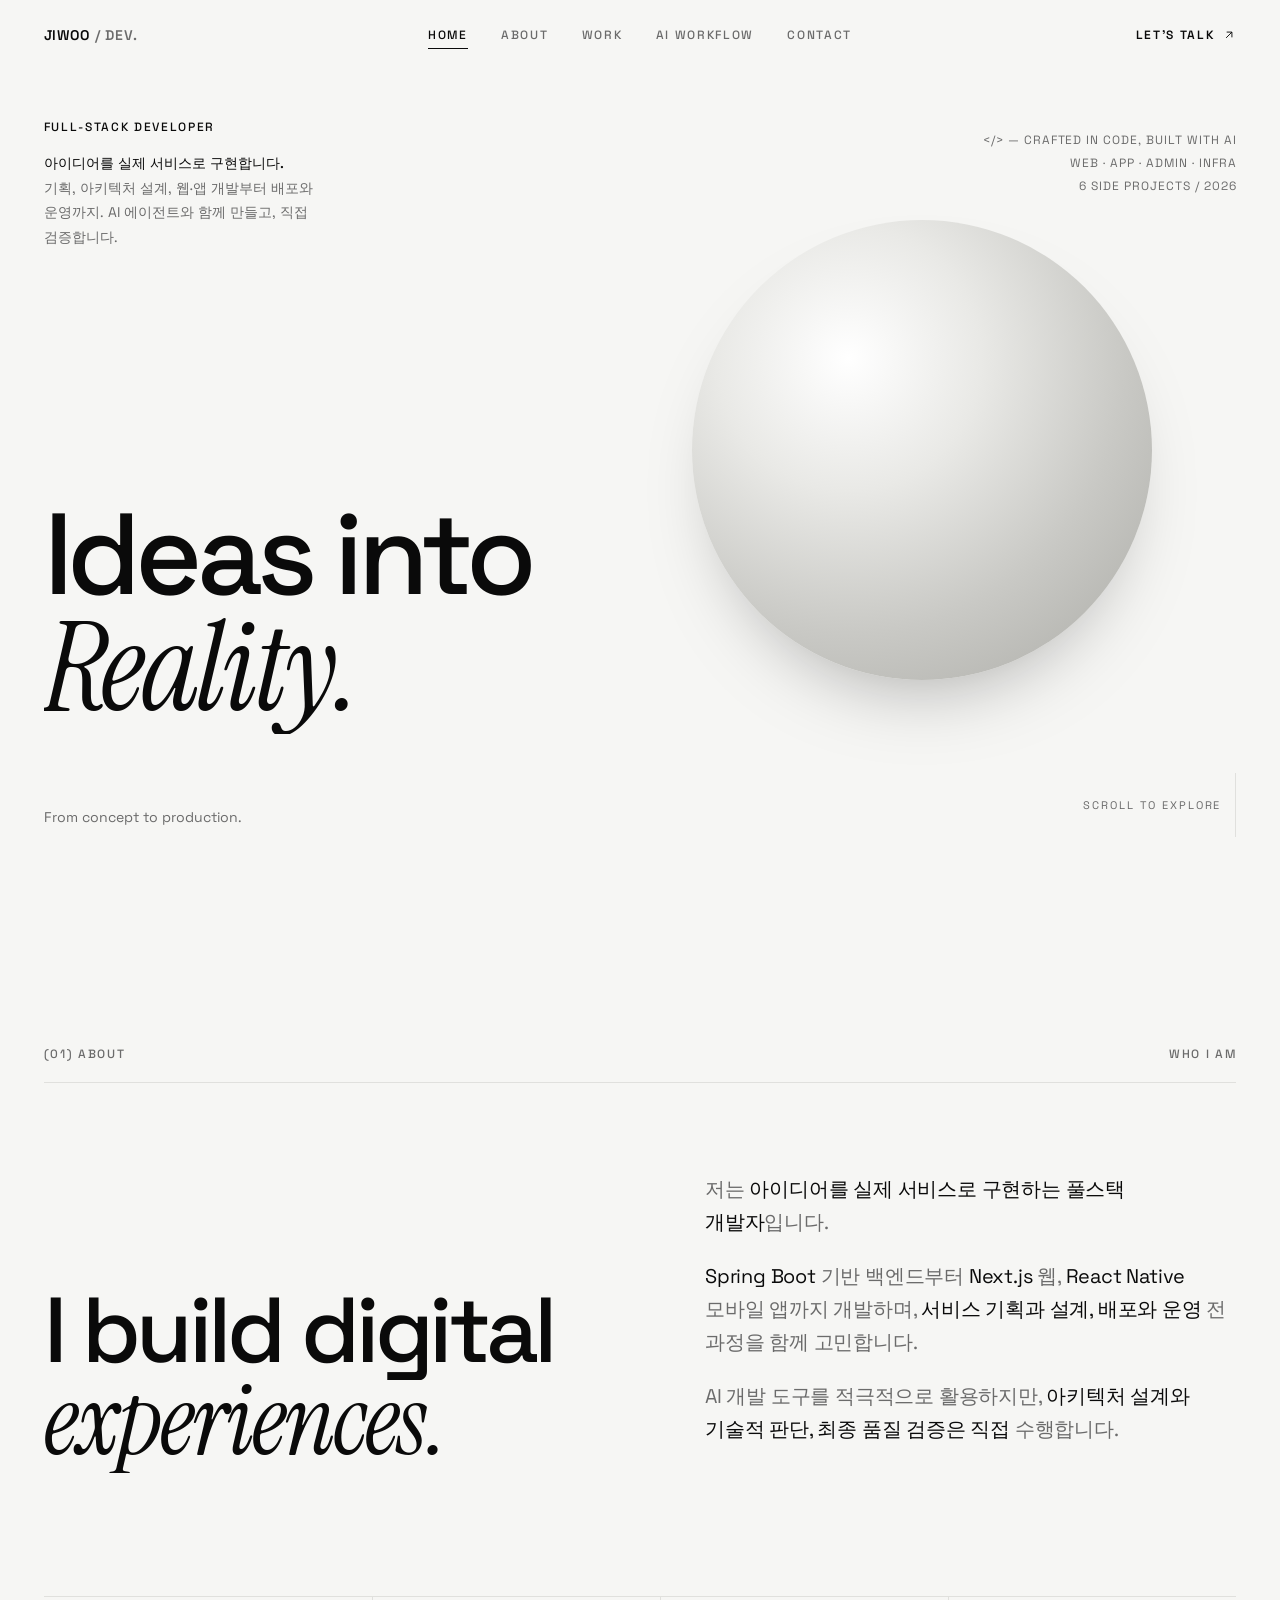
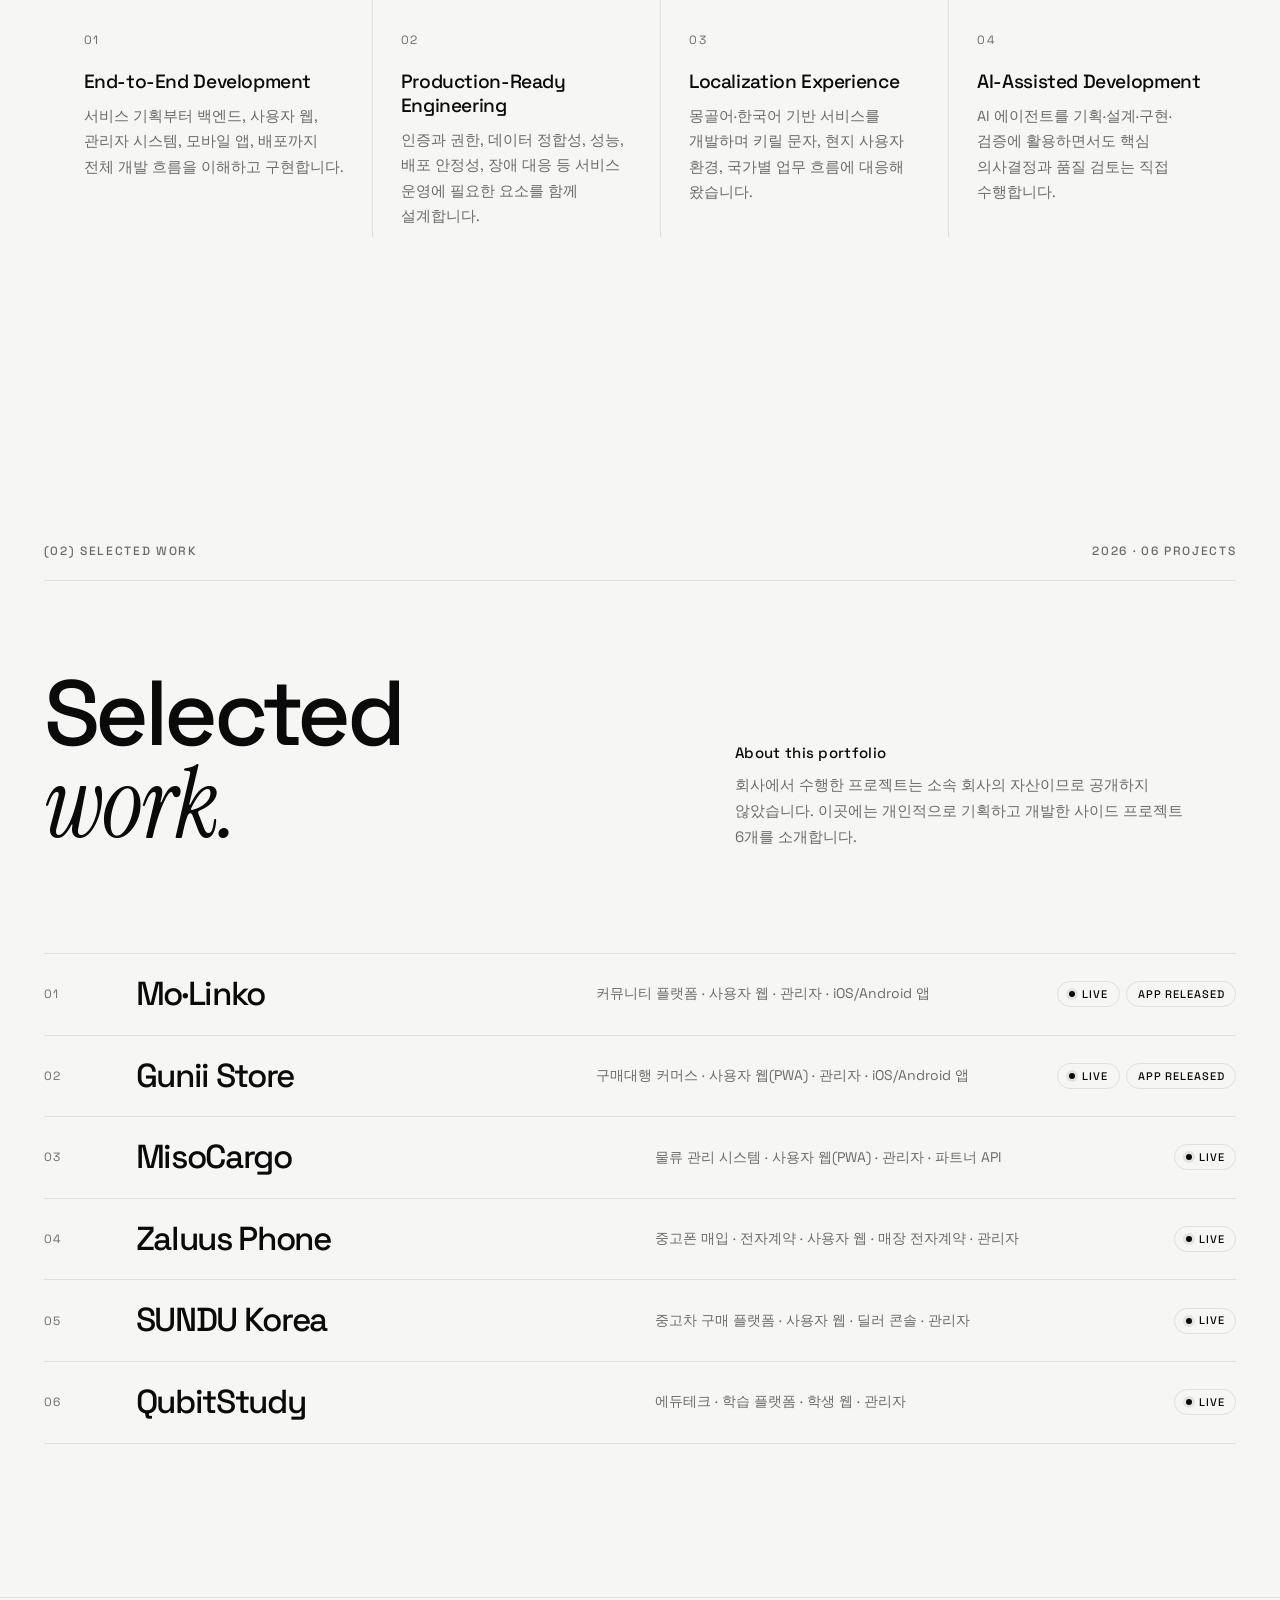
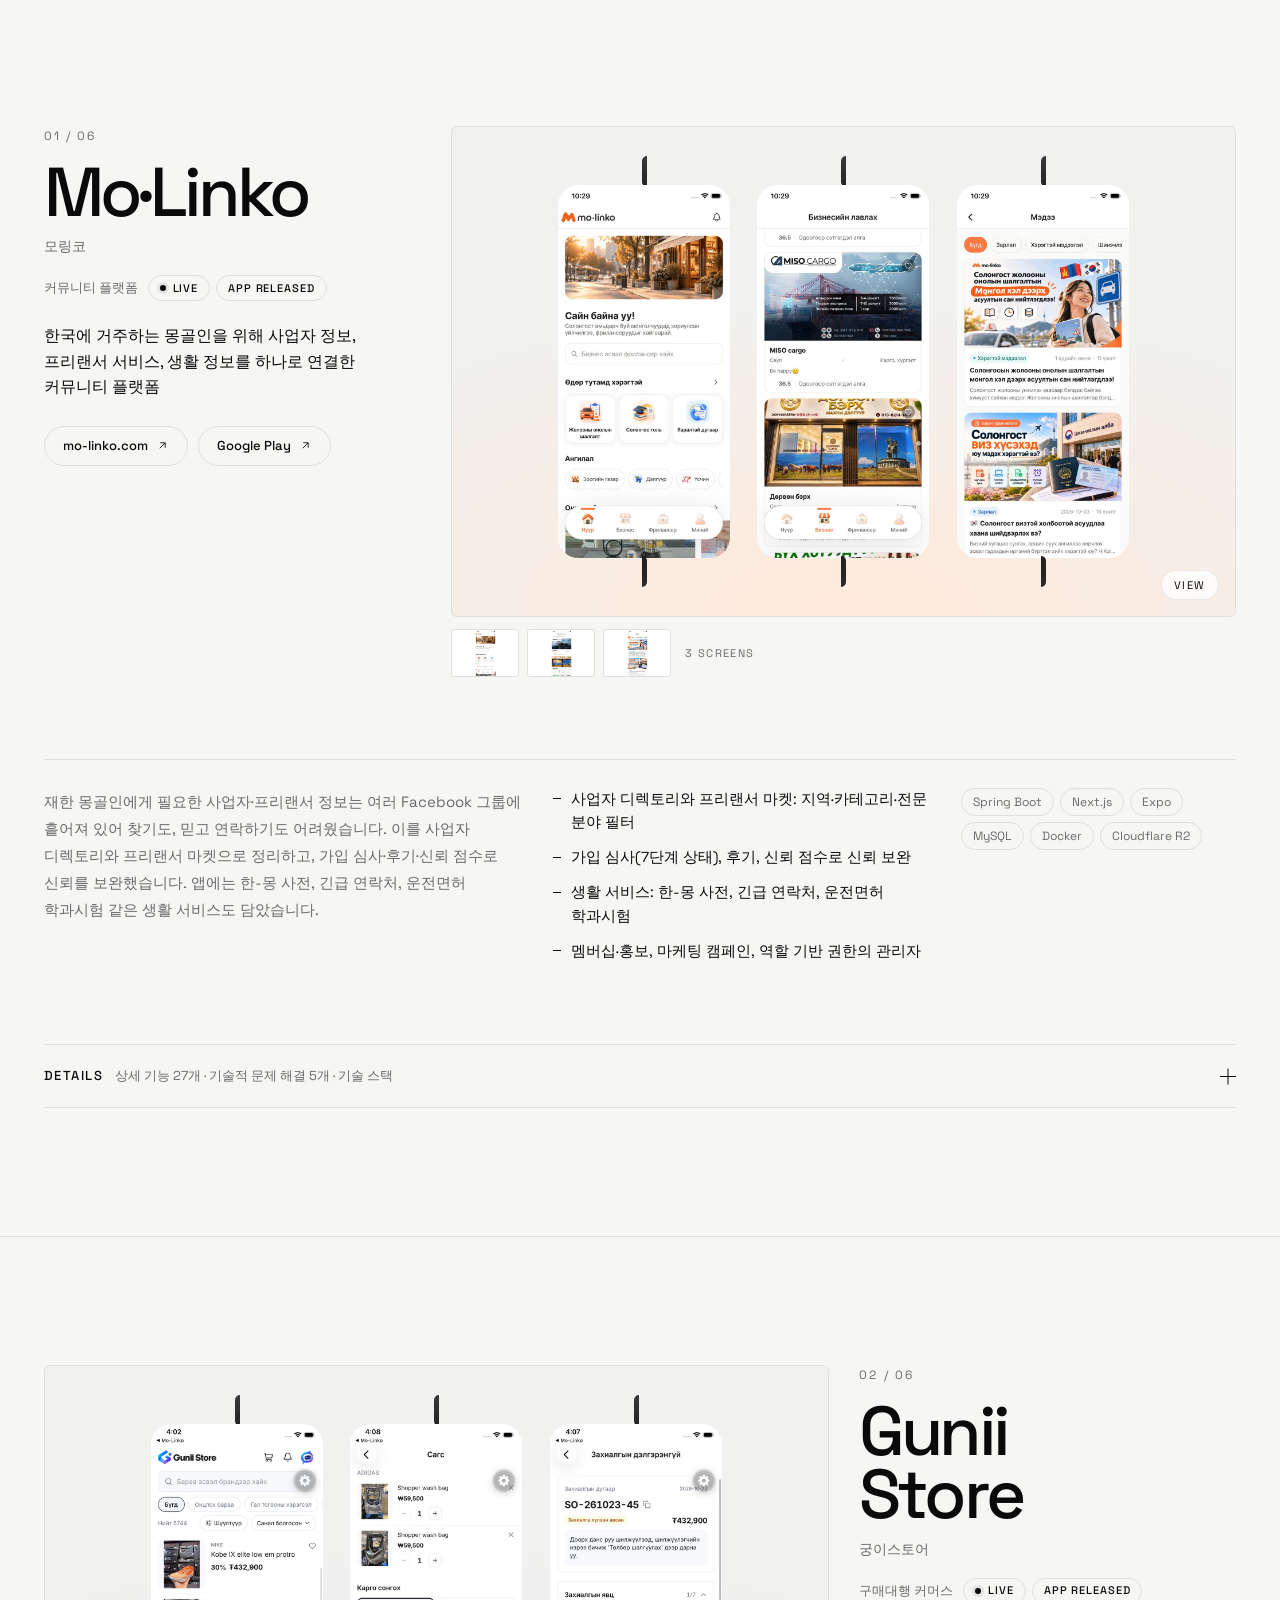
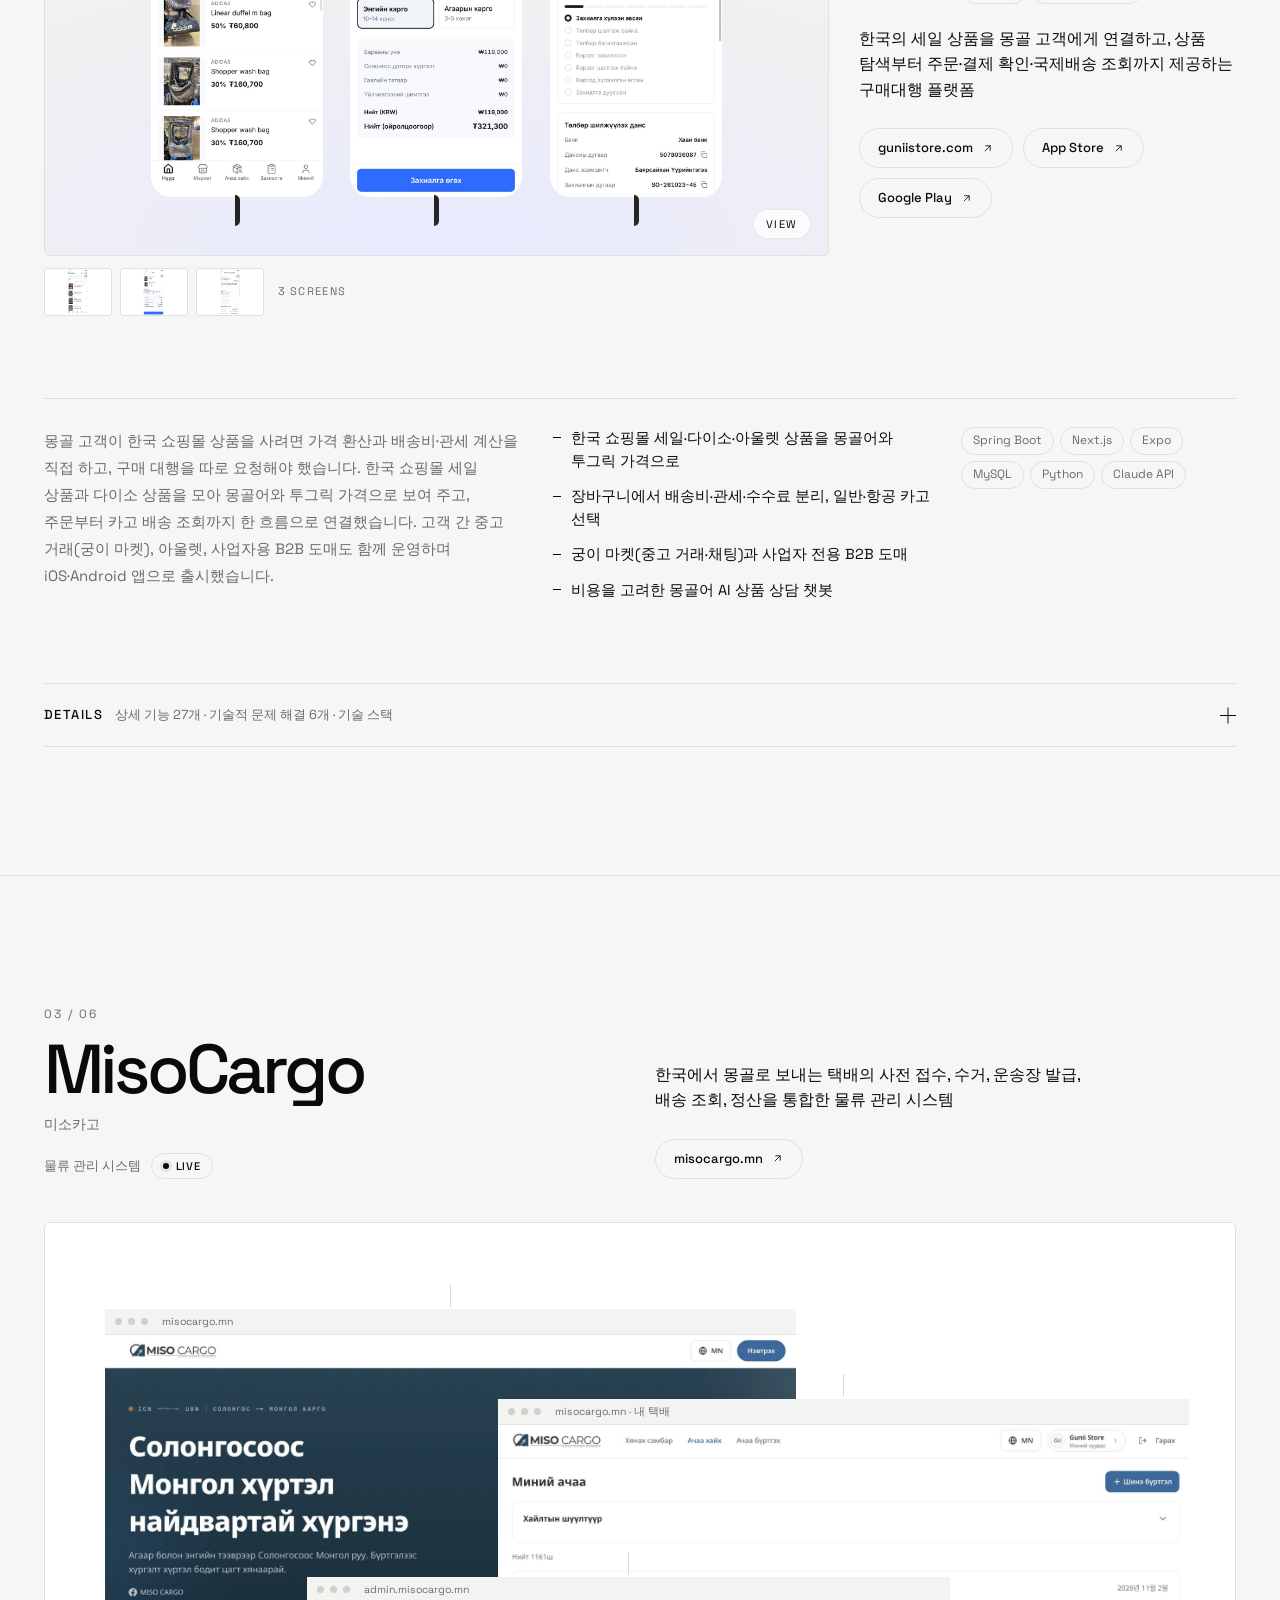
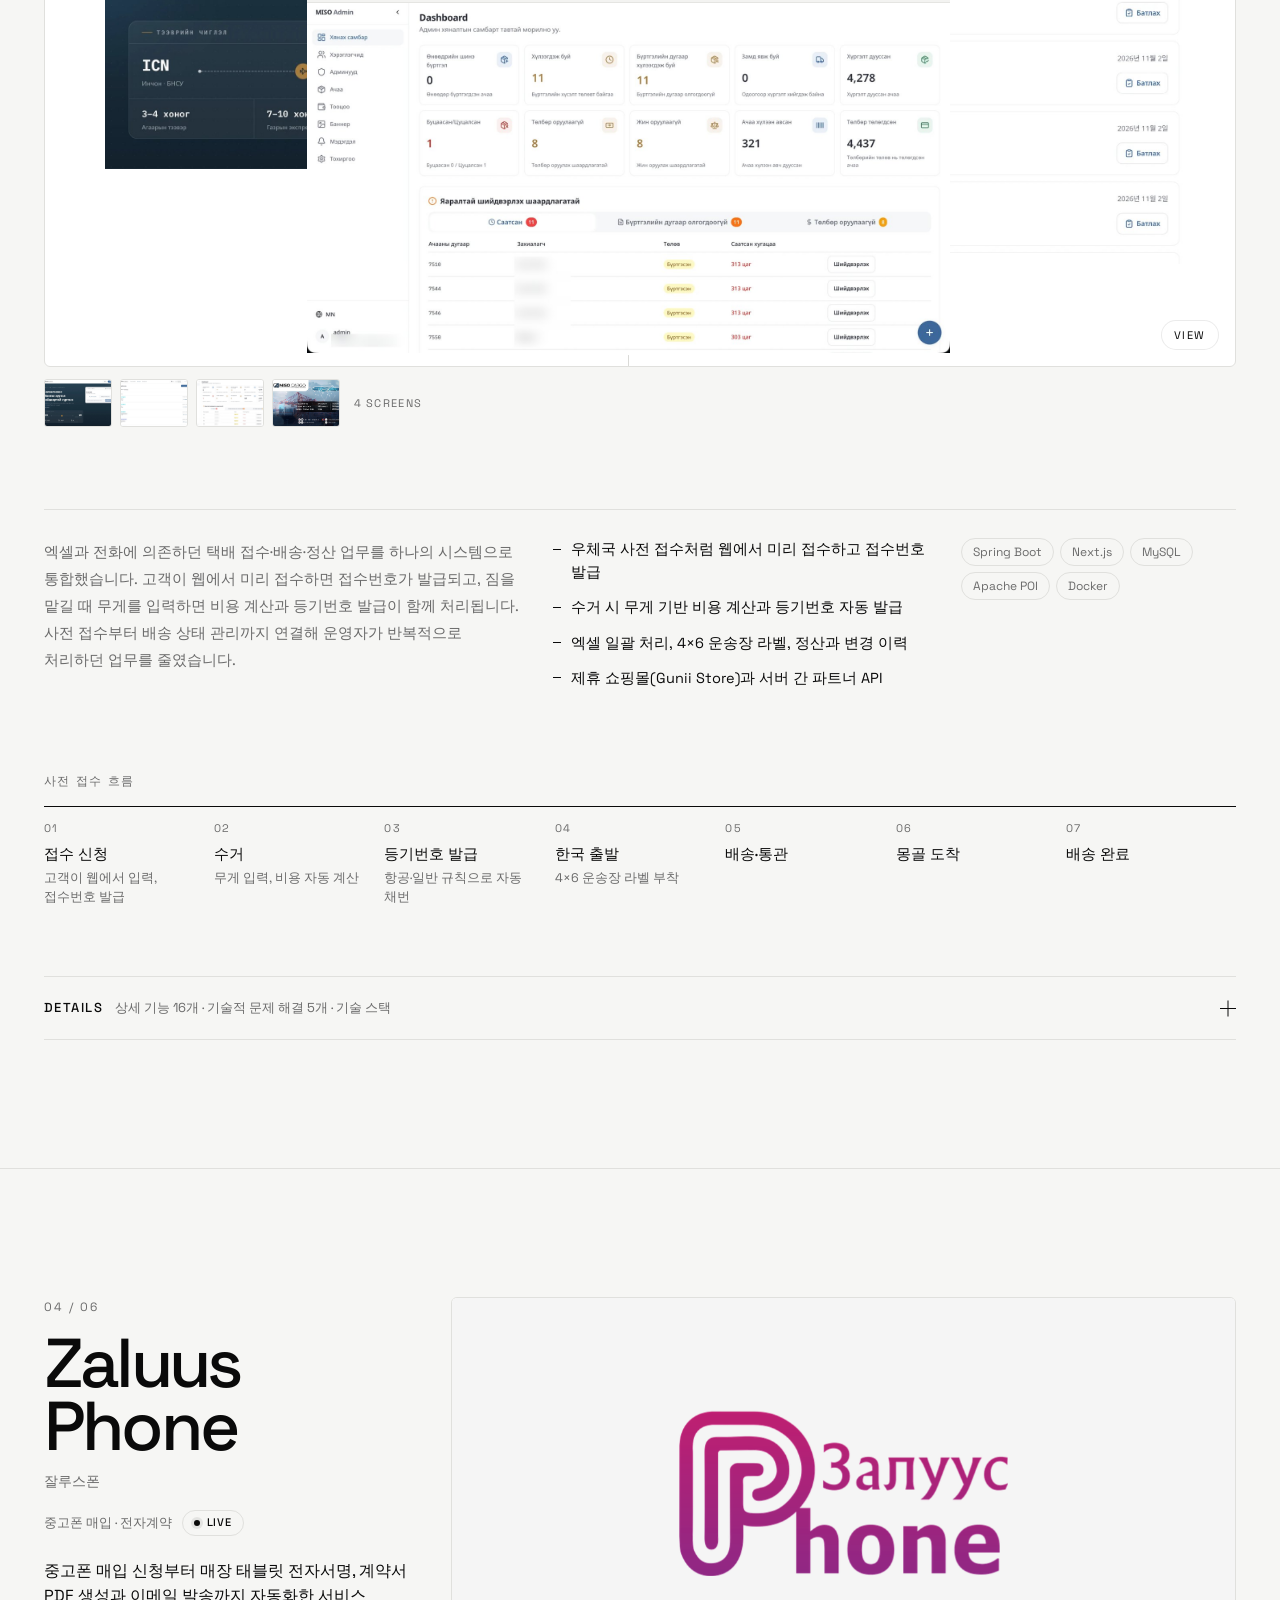
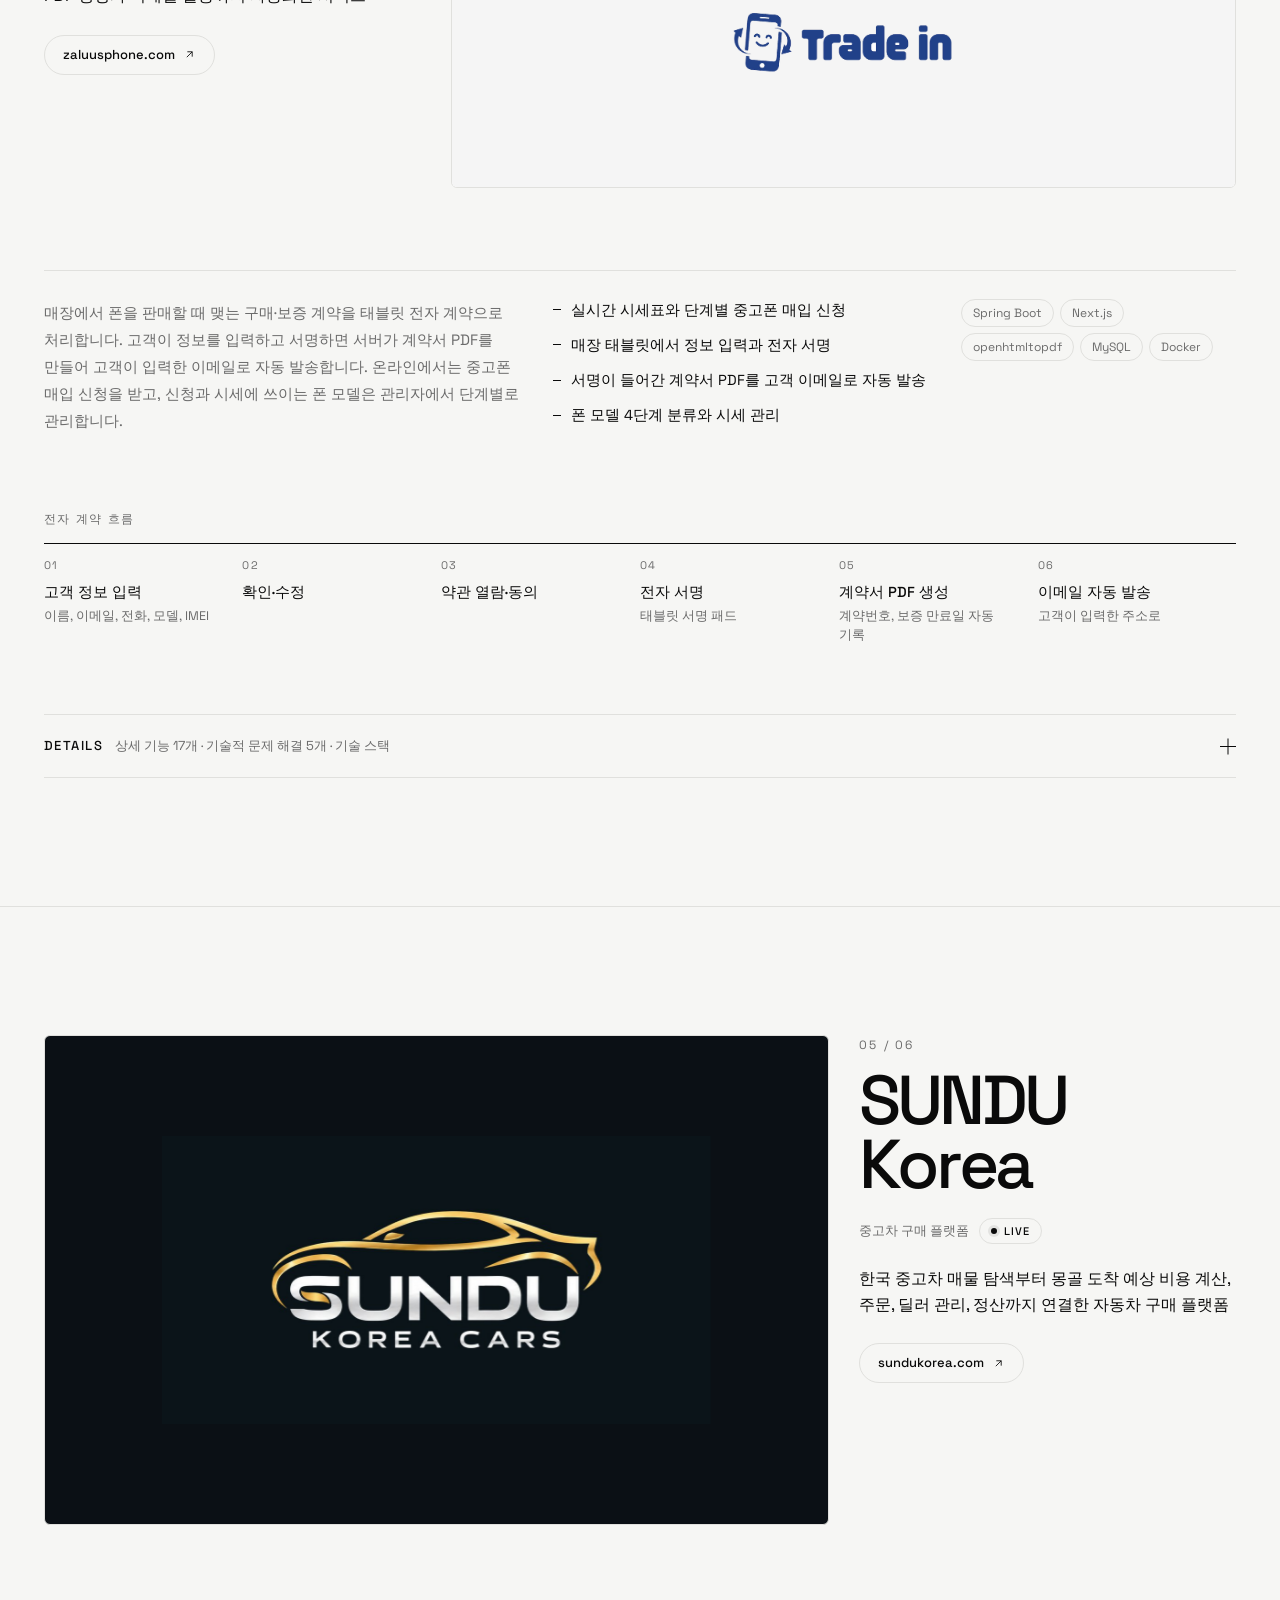
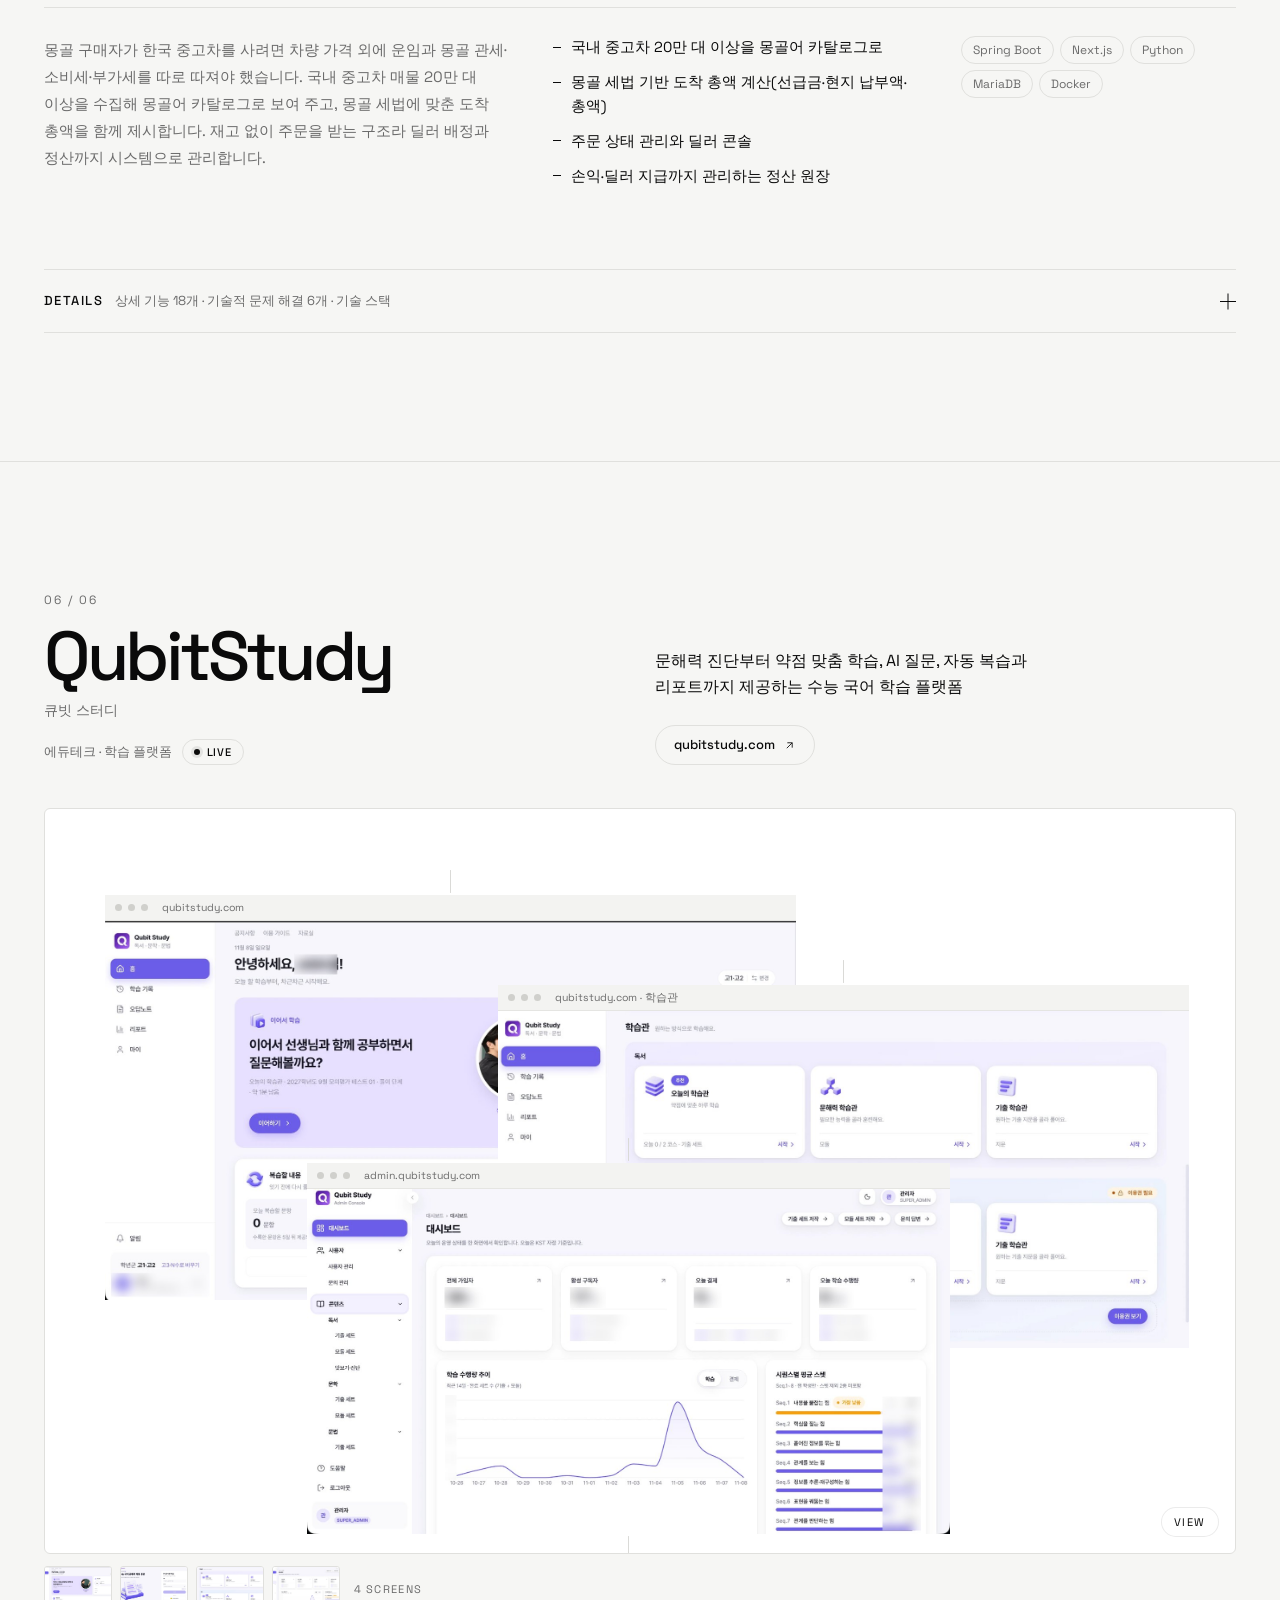
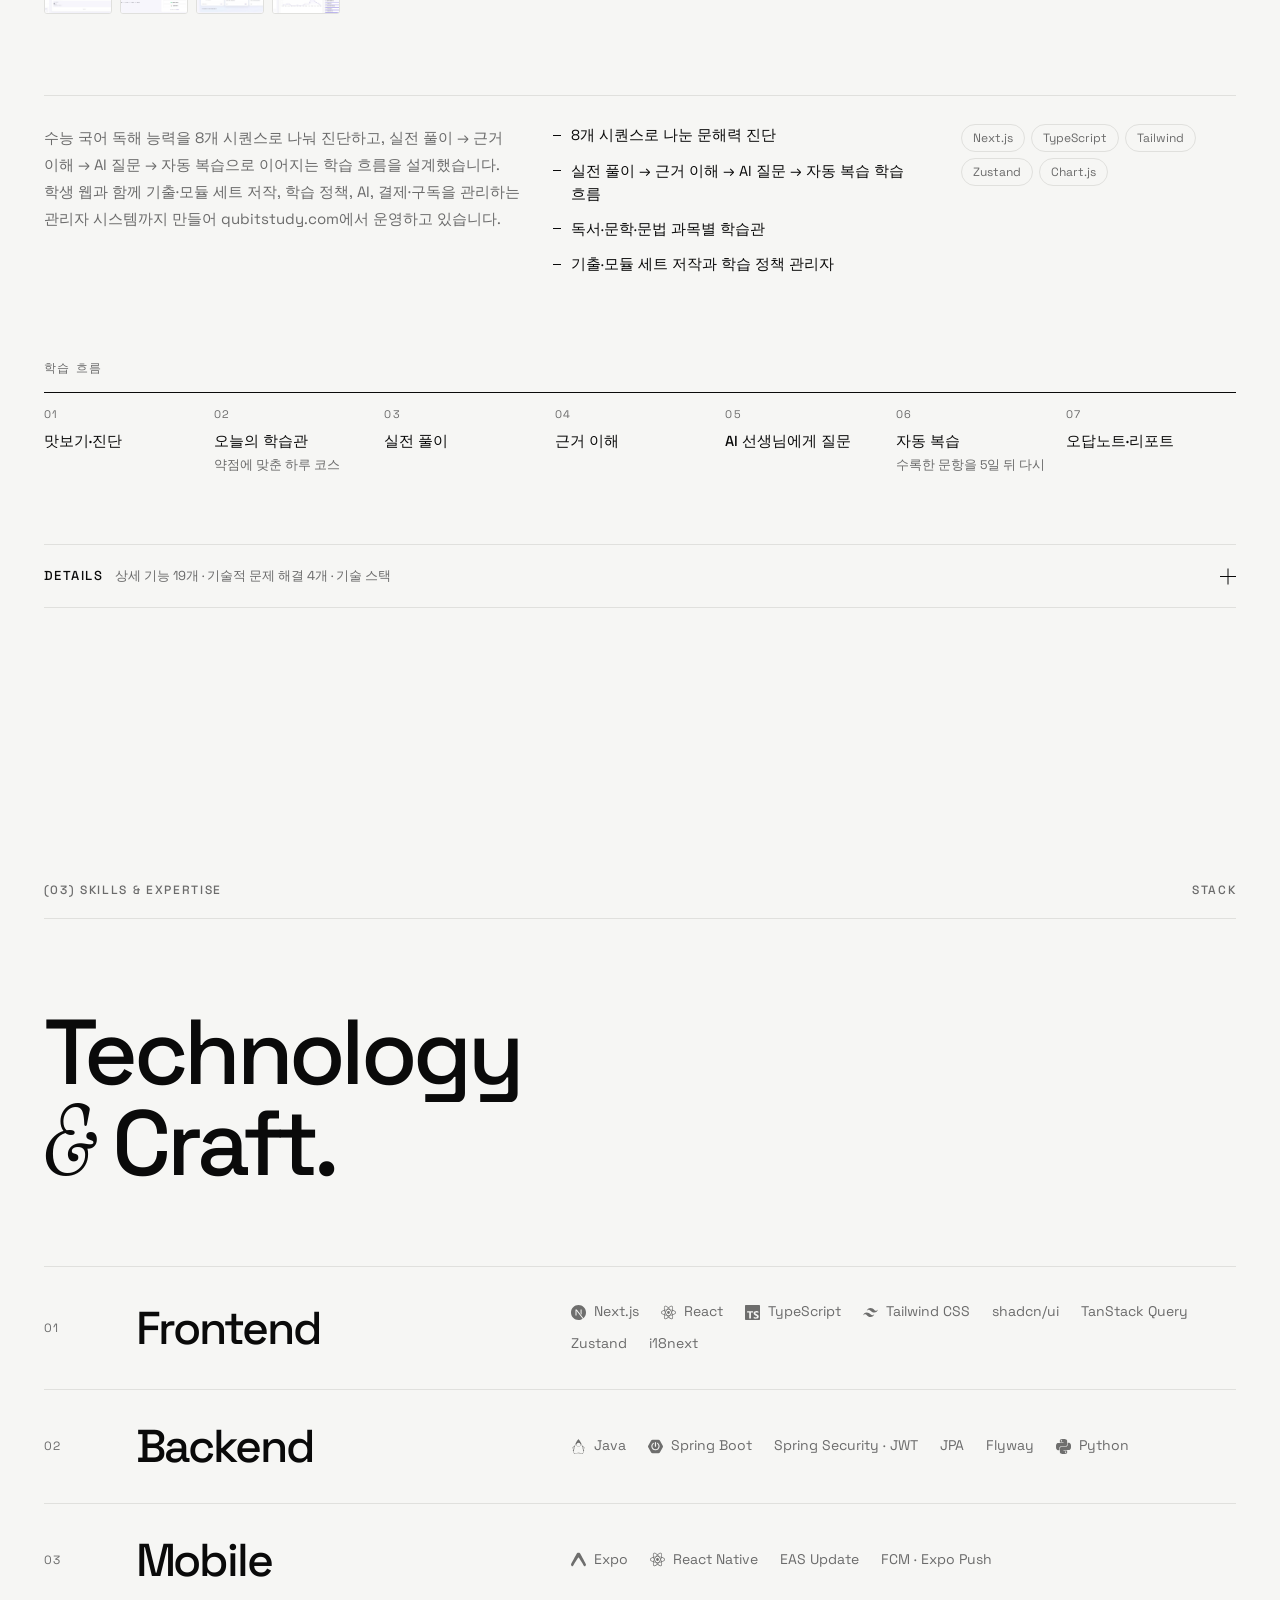
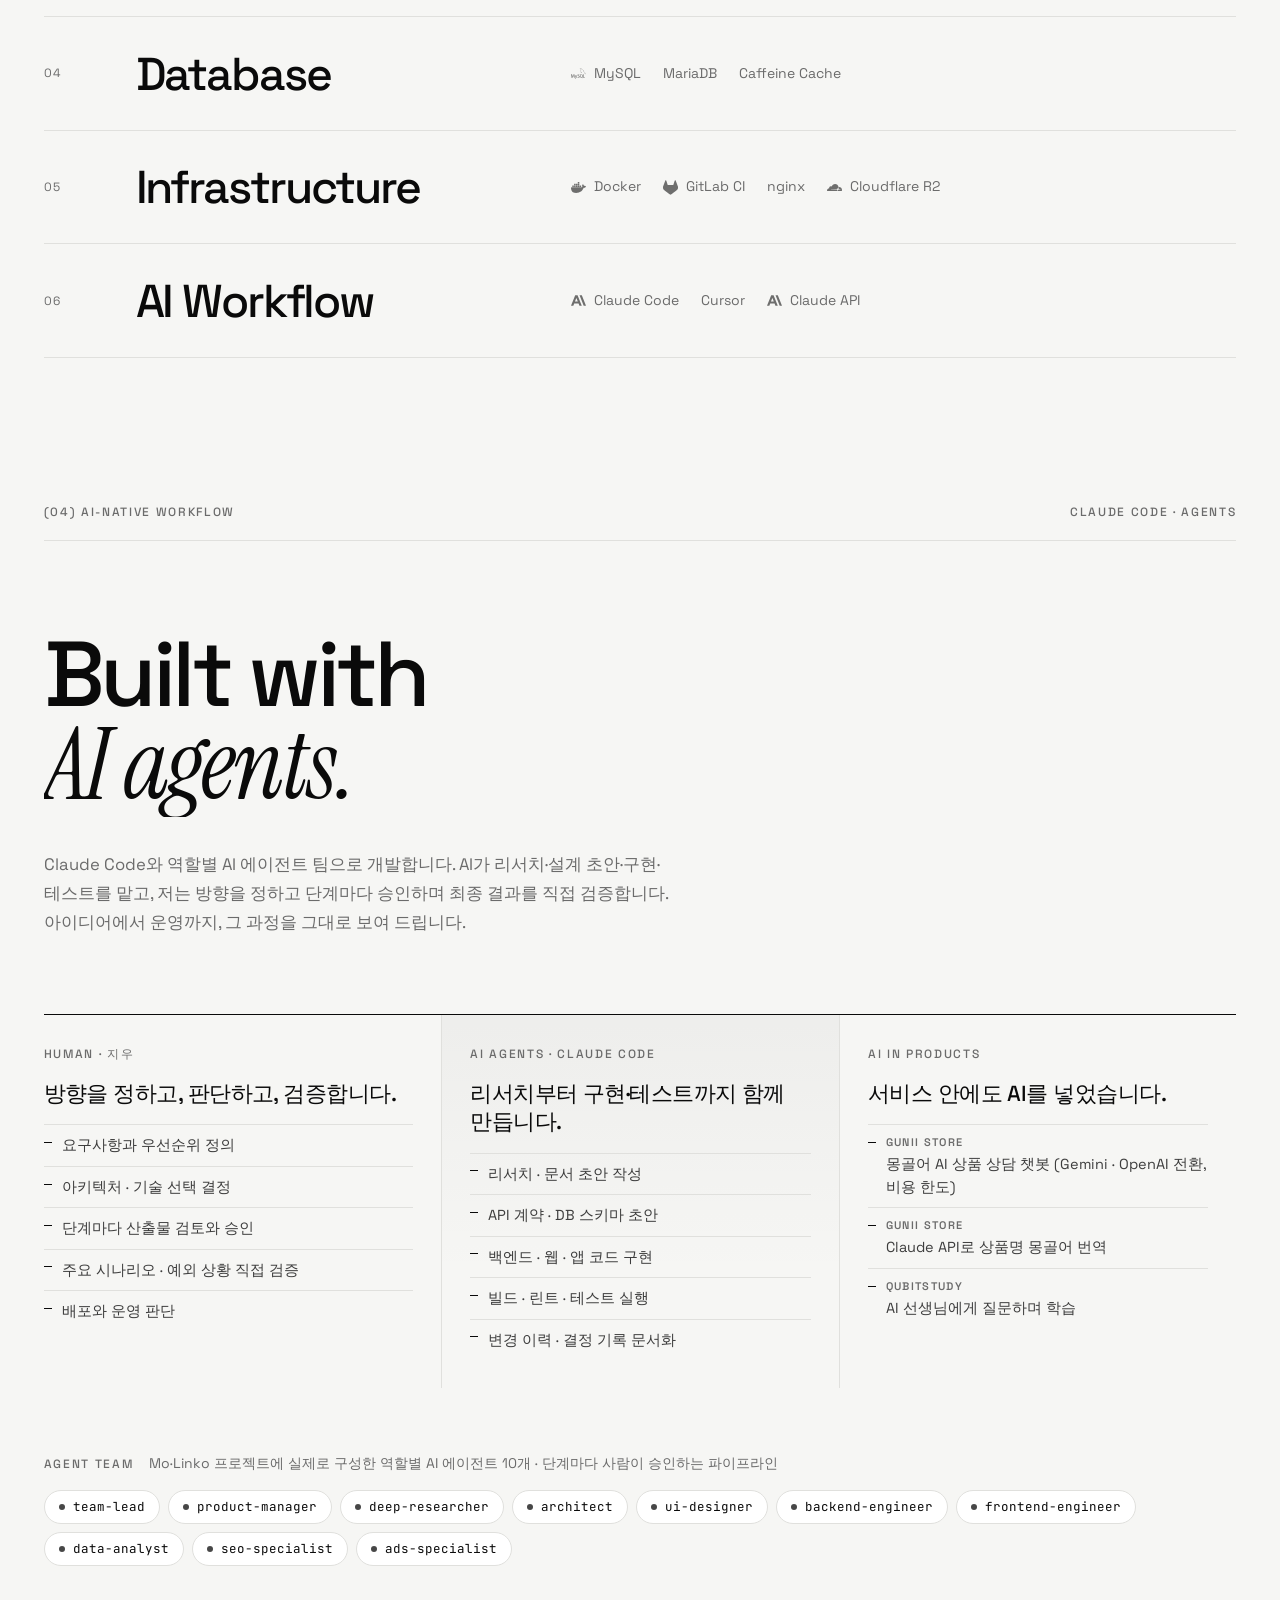
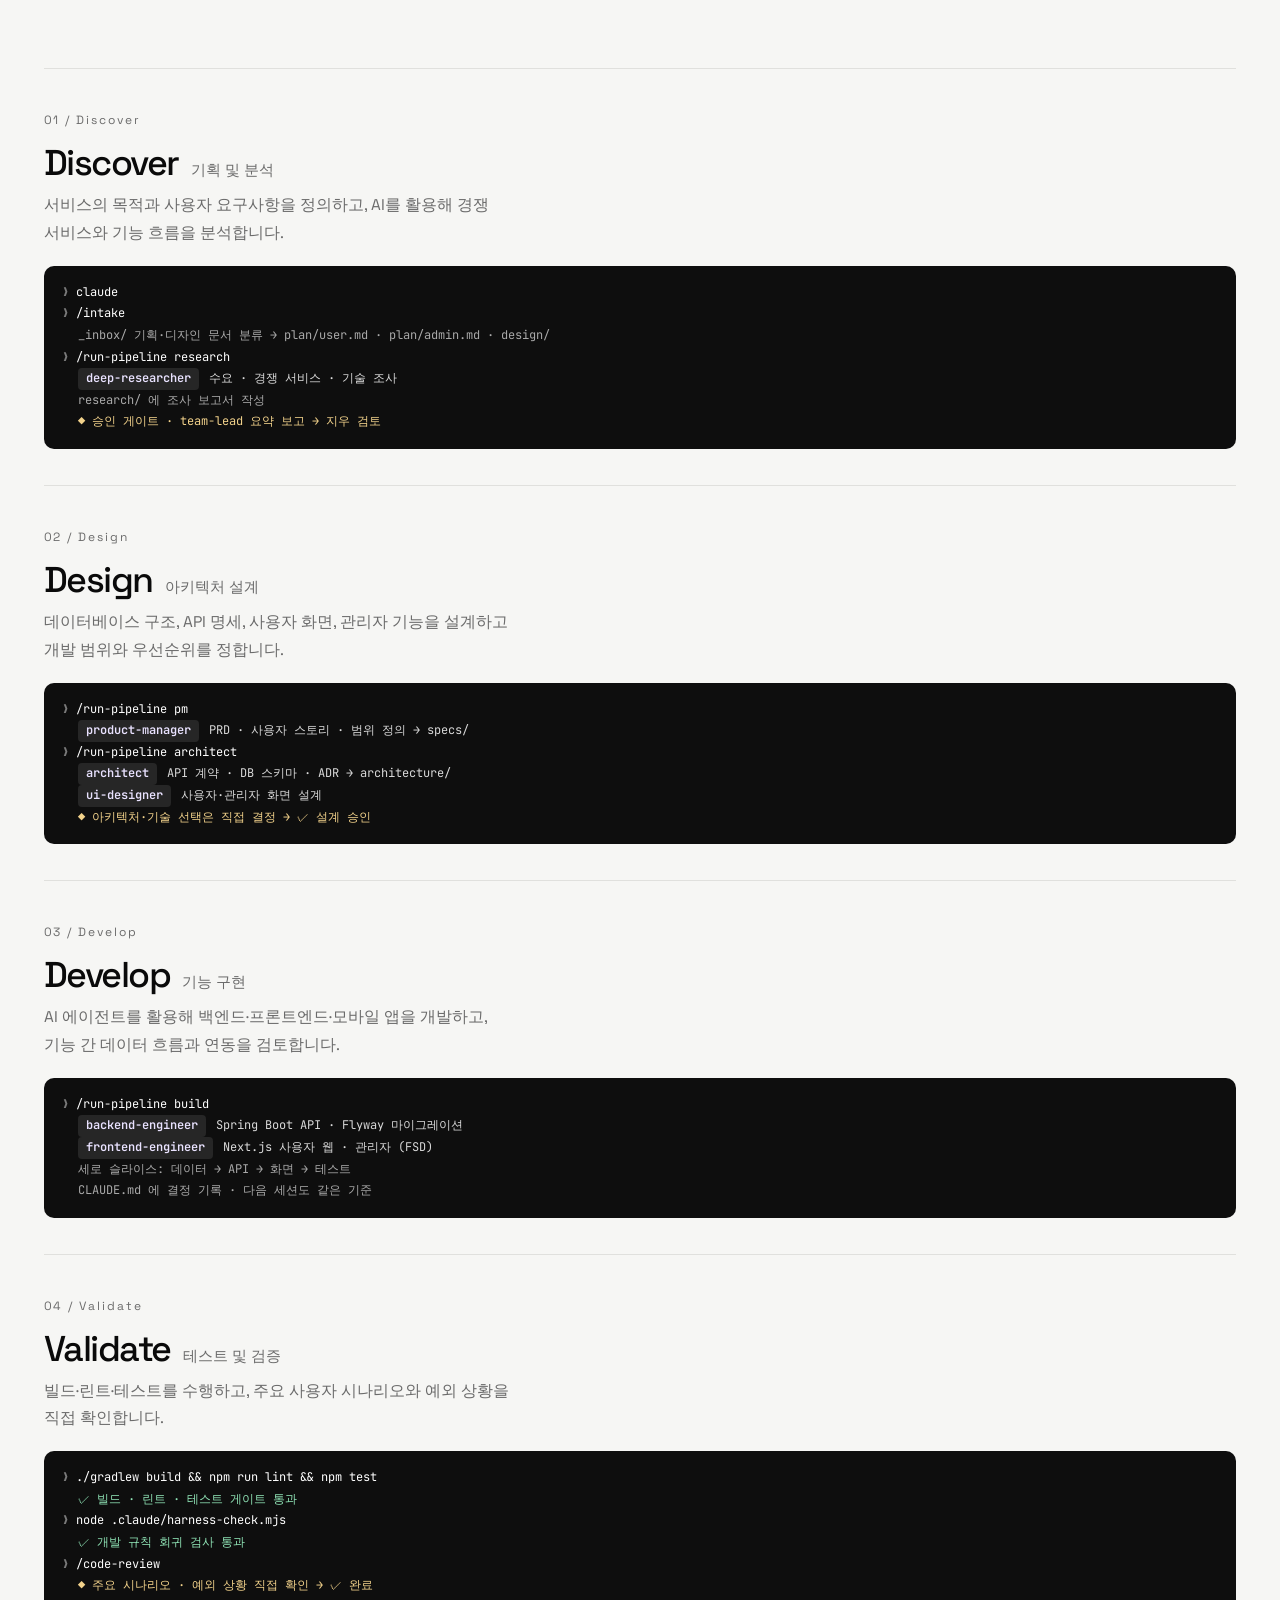
==== index.html @ 0537002c "Add developer portfolio site Co-Authored-By: Claude Opus 5.5 <noreply@anthropic.com>" ====
<!doctype html>
<html lang="ko">
<head>
<meta charset="utf-8">
<meta name="viewport" content="width=device-width, initial-scale=1, viewport-fit=cover">
<title>JIWOO / DEV. — Full-stack Developer Portfolio</title>
<meta name="description" content="아이디어를 실제 서비스로 구현하는 풀스택 개발자 지우(JIWOO)의 포트폴리오. 기획, 아키텍처 설계, 웹·앱 개발부터 배포와 운영까지.">
<meta name="theme-color" content="#F6F6F4">
<meta property="og:type" content="website">
<meta property="og:title" content="JIWOO / DEV. — Ideas into Reality.">
<meta property="og:description" content="Spring Boot 백엔드부터 Next.js 웹, React Native 앱까지. 직접 기획하고 개발한 서비스 6개.">
<meta name="twitter:card" content="summary_large_image">
<script>
  // JS가 켜졌을 때만 인트로 준비 상태. 어떤 경우에도 3초 뒤에는 모두 보이게.
  (function (r) {
    r.classList.add('js', 'intro-pending');
    setTimeout(function () {
      r.classList.remove('intro-pending');
      var c = document.querySelector('.curtain'); if (c && !r.classList.contains('js-motion')) c.remove();
    }, 3000);
  })(document.documentElement);
</script>
<link rel="preconnect" href="https://fonts.googleapis.com">
<link rel="preconnect" href="https://fonts.gstatic.com" crossorigin>
<link rel="preconnect" href="https://cdn.jsdelivr.net" crossorigin>
<link href="https://fonts.googleapis.com/css2?family=Space+Grotesk:wght@300;400;500;600;700&family=Instrument+Serif:ital@0;1&family=JetBrains+Mono:wght@400;600&display=swap" rel="stylesheet">
<link href="https://cdn.jsdelivr.net/gh/orioncactus/pretendard@v1.3.9/dist/web/variable/pretendardvariable-dynamic-subset.min.css" rel="stylesheet">
<link rel="stylesheet" href="css/v2.css">
</head>
<body>
<a class="skip" href="#about">본문으로 건너뛰기</a>
<div class="curtain" aria-hidden="true"><span class="curtain-logo">JIWOO / DEV.</span></div>
<div class="cursor" aria-hidden="true"><span></span></div>

<!-- 3D 레이어 (고정) -->
<div class="gl" id="gl" aria-hidden="true"><div class="gl-fallback"></div></div>

<!-- ================= NAV ================= -->
<header class="nav">
  <div class="wrap">
    <a class="brand" href="#home" aria-label="JIWOO DEV 처음으로">JIWOO <span>/ DEV.</span></a>
    <nav aria-label="주요 메뉴">
      <ul class="nav-links">
        <li><a href="#home" data-nav>HOME</a></li>
        <li><a href="#about" data-nav>ABOUT</a></li>
        <li><a href="#work" data-nav>WORK</a></li>
        <li><a href="#process" data-nav>AI WORKFLOW</a></li>
        <li><a href="#contact" data-nav>CONTACT</a></li>
      </ul>
    </nav>
    <a class="talk" href="#contact">LET'S TALK <svg viewBox="0 0 24 24" fill="none" stroke="currentColor" stroke-width="1.6" aria-hidden="true"><path d="M7 17 17 7M8 7h9v9"/></svg></a>
    <button class="menu-btn" type="button" aria-expanded="false" aria-controls="mmenu">MENU</button>
  </div>
</header>

<div class="mmenu" id="mmenu" aria-hidden="true" inert>
  <nav aria-label="모바일 메뉴">
    <ol>
      <li><a href="#home" data-nav>Home</a></li>
      <li><a href="#about" data-nav>About</a></li>
      <li><a href="#work" data-nav>Work</a></li>
      <li><a href="#process" data-nav>AI Workflow</a></li>
      <li><a href="#contact" data-nav>Contact</a></li>
    </ol>
  </nav>
  <div class="mmenu-foot">
    <span>Contact</span>
    <a href="mailto:nbalda@naver.com">nbalda@naver.com</a>
    <a href="tel:01075781016">010-7578-1016</a>
  </div>
</div>

<main>

<!-- ================= HERO ================= -->
<section class="hero" id="home" aria-labelledby="hero-title">
  <div class="drag-zone" id="dragZone" tabindex="0" role="img" aria-label="크롬으로 만든 코드 태그 &lt;/&gt; 3D 조형. 드래그하거나 좌우 화살표로 회전합니다."></div>
  <div class="hero-inner">
    <div class="hero-intro">
      <span class="label">Full-stack Developer</span>
      <p><b>아이디어를 실제 서비스로 구현합니다.</b><br>기획, 아키텍처 설계, 웹·앱 개발부터 배포와 운영까지. AI 에이전트와 함께 만들고, 직접 검증합니다.</p>
    </div>
    <p class="hero-corner">&lt;/&gt; — CRAFTED IN CODE, BUILT WITH AI<br>WEB · APP · ADMIN · INFRA<br>6 SIDE PROJECTS / 2026</p>
    <h1 class="hero-title" id="hero-title">
      <span class="ln"><span>Ideas into</span></span>
      <span class="ln"><span class="it">Reality.</span></span>
      <span class="ln"><span class="hero-sub">From concept to production.</span></span>
    </h1>
    <span class="drag-hint" aria-hidden="true">DRAG TO ROTATE</span>
    <a class="scroll-cue" href="#about"><span>SCROLL TO EXPLORE</span><span class="bar" aria-hidden="true"><i></i></span></a>
  </div>
</section>

<!-- ================= ABOUT ================= -->
<section class="section" id="about" aria-labelledby="about-title">
  <div class="wrap">
    <div class="sec-label"><span class="label">(01) About</span><span class="label">Who I am</span></div>
    <div class="about-grid">
      <h2 class="big" id="about-title"><span class="ln"><span>I build digital</span></span><span class="ln"><span class="it">experiences.</span></span></h2>
      <div class="about-copy">
        <p>저는 <span class="hl">아이디어를 실제 서비스로 구현하는 풀스택 개발자</span>입니다.</p>
        <p><span class="hl">Spring Boot</span> 기반 백엔드부터 <span class="hl">Next.js</span> 웹, <span class="hl">React Native</span> 모바일 앱까지 개발하며, <span class="hl">서비스 기획과 설계, 배포와 운영</span> 전 과정을 함께 고민합니다.</p>
        <p>AI 개발 도구를 적극적으로 활용하지만, <span class="hl">아키텍처 설계와 기술적 판단, 최종 품질 검증은 직접</span> 수행합니다.</p>
      </div>
    </div>
    <ul class="bring" aria-label="강점">
      <li><span class="n">01</span><h3>End-to-End Development</h3><p>서비스 기획부터 백엔드, 사용자 웹, 관리자 시스템, 모바일 앱, 배포까지 전체 개발 흐름을 이해하고 구현합니다.</p></li>
      <li><span class="n">02</span><h3>Production-Ready Engineering</h3><p>인증과 권한, 데이터 정합성, 성능, 배포 안정성, 장애 대응 등 서비스 운영에 필요한 요소를 함께 설계합니다.</p></li>
      <li><span class="n">03</span><h3>Localization Experience</h3><p>몽골어·한국어 기반 서비스를 개발하며 키릴 문자, 현지 사용자 환경, 국가별 업무 흐름에 대응해 왔습니다.</p></li>
      <li><span class="n">04</span><h3>AI-Assisted Development</h3><p>AI 에이전트를 기획·설계·구현·검증에 활용하면서도 핵심 의사결정과 품질 검토는 직접 수행합니다.</p></li>
    </ul>
  </div>
</section>

<!-- ================= WORK ================= -->
<section class="section" id="work" aria-labelledby="work-title" style="padding-bottom:0">
  <div class="wrap">
    <div class="sec-label"><span class="label">(02) Selected Work</span><span class="label">2026 · 06 Projects</span></div>
    <div class="work-head">
      <h2 class="big" id="work-title"><span class="ln"><span>Selected</span></span><span class="ln"><span class="it">work.</span></span></h2>
      <p class="work-note"><b>About this portfolio</b>회사에서 수행한 프로젝트는 소속 회사의 자산이므로 공개하지 않았습니다. 이곳에는 개인적으로 기획하고 개발한 사이드 프로젝트 6개를 소개합니다.</p>
    </div>
    <ol class="windex"><li><a href="#molinko"><span class="n">01</span><span class="t">Mo·Linko</span><span class="c">커뮤니티 플랫폼 · 사용자 웹 · 관리자 · iOS/Android 앱</span><span class="badges"><span class="badge live">Live</span><span class="badge ">App Released</span></span></a></li><li><a href="#guniistore"><span class="n">02</span><span class="t">Gunii Store</span><span class="c">구매대행 커머스 · 사용자 웹(PWA) · 관리자 · iOS/Android 앱</span><span class="badges"><span class="badge live">Live</span><span class="badge ">App Released</span></span></a></li><li><a href="#misocargo"><span class="n">03</span><span class="t">MisoCargo</span><span class="c">물류 관리 시스템 · 사용자 웹(PWA) · 관리자 · 파트너 API</span><span class="badges"><span class="badge live">Live</span></span></a></li><li><a href="#zaluusphone"><span class="n">04</span><span class="t">Zaluus Phone</span><span class="c">중고폰 매입 · 전자계약 · 사용자 웹 · 매장 전자계약 · 관리자</span><span class="badges"><span class="badge live">Live</span></span></a></li><li><a href="#sundukorea"><span class="n">05</span><span class="t">SUNDU Korea</span><span class="c">중고차 구매 플랫폼 · 사용자 웹 · 딜러 콘솔 · 관리자</span><span class="badges"><span class="badge live">Live</span></span></a></li><li><a href="#qubitstudy"><span class="n">06</span><span class="t">QubitStudy</span><span class="c">에듀테크 · 학습 플랫폼 · 학생 웹 · 관리자</span><span class="badges"><span class="badge live">Live</span></span></a></li></ol>
  </div>

<article class="show a" id="molinko" data-name="Mo·Linko" aria-labelledby="molinko-t"><div class="wrap"><div class="show-grid"><div class="show-head"><div><span class="show-num">01 / 06</span><h3 class="show-title" id="molinko-t"><span class="ln"><span>Mo·Linko</span></span><small>모링코</small></h3><div class="show-cat"><span>커뮤니티 플랫폼</span><span class="badges"><span class="badge live">Live</span><span class="badge ">App Released</span></span></div></div><div><p class="show-lede">한국에 거주하는 몽골인을 위해 사업자 정보, 프리랜서 서비스, 생활 정보를 하나로 연결한 커뮤니티 플랫폼</p><div class="show-links"><a class="pill" href="https://mo-linko.com" target="_blank" rel="noopener">mo-linko.com<svg viewBox="0 0 24 24" fill="none" stroke="currentColor" stroke-width="1.6" aria-hidden="true"><path d="M7 17 17 7M8 7h9v9"/></svg><span class="sr-only"> (새 창)</span></a><a class="pill" href="https://play.google.com/store/apps/details?id=com.molinko.mobile" target="_blank" rel="noopener">Google Play<svg viewBox="0 0 24 24" fill="none" stroke="currentColor" stroke-width="1.6" aria-hidden="true"><path d="M7 17 17 7M8 7h9v9"/></svg><span class="sr-only"> (새 창)</span></a></div></div></div><div class="show-media"><button type="button" class="stagebox" data-cursor="view" data-start="assets/molinko/app-1.jpg" aria-label="Mo·Linko 화면 크게 보기" style="background:radial-gradient(120% 90% at 50% 100%, #FFE9DA, #F1F1EF 70%)"><span class="tilt"><span class="px ph"><span class="phone"><img src="assets/molinko/app-1.jpg" alt="Mo·Linko 앱 홈 화면" loading="lazy" width="600" height="1298"></span></span><span class="px ph"><span class="phone"><img src="assets/molinko/app-2.jpg" alt="Mo·Linko 사업자 찾기 화면" loading="lazy" width="600" height="1298"></span></span><span class="px ph"><span class="phone"><img src="assets/molinko/app-3.jpg" alt="Mo·Linko 소식 화면" loading="lazy" width="600" height="1298"></span></span></span><span class="view-tag" aria-hidden="true">VIEW</span></button><div class="thumbs" data-min="2"><button type="button" class="thumb is-phone" data-full="assets/molinko/app-1.jpg" data-cap="앱 홈" aria-label="앱 홈 크게 보기"><img src="assets/molinko/app-1.jpg" alt="앱 홈" loading="lazy"></button><button type="button" class="thumb is-phone" data-full="assets/molinko/app-2.jpg" data-cap="사업자 찾기" aria-label="사업자 찾기 크게 보기"><img src="assets/molinko/app-2.jpg" alt="사업자 찾기" loading="lazy"></button><button type="button" class="thumb is-phone" data-full="assets/molinko/app-3.jpg" data-cap="소식" aria-label="소식 크게 보기"><img src="assets/molinko/app-3.jpg" alt="소식" loading="lazy"></button><span class="count"></span></div></div><div class="show-foot"><p class="show-summary">재한 몽골인에게 필요한 사업자·프리랜서 정보는 여러 Facebook 그룹에 흩어져 있어 찾기도, 믿고 연락하기도 어려웠습니다. 이를 사업자 디렉토리와 프리랜서 마켓으로 정리하고, 가입 심사·후기·신뢰 점수로 신뢰를 보완했습니다. 앱에는 한-몽 사전, 긴급 연락처, 운전면허 학과시험 같은 생활 서비스도 담았습니다.</p><ul class="show-core" aria-label="핵심 기능"><li>사업자 디렉토리와 프리랜서 마켓: 지역·카테고리·전문 분야 필터</li><li>가입 심사(7단계 상태), 후기, 신뢰 점수로 신뢰 보완</li><li>생활 서비스: 한-몽 사전, 긴급 연락처, 운전면허 학과시험</li><li>멤버십·홍보, 마케팅 캠페인, 역할 기반 권한의 관리자</li></ul><ul class="show-stack" aria-label="주요 기술"><li>Spring Boot</li><li>Next.js</li><li>Expo</li><li>MySQL</li><li>Docker</li><li>Cloudflare R2</li></ul></div><details class="more"><summary><span>Details<small>상세 기능 27개 · 기술적 문제 해결 5개 · 기술 스택</small></span><span class="pm" aria-hidden="true"></span></summary><div class="more-body"><dl class="facts"><div><dt>대상</dt><dd>재한 몽골인, 몽골인 사업자·프리랜서</dd></div><div><dt>구성</dt><dd>사용자 웹, 관리자, iOS·Android 앱</dd></div><div><dt>언어</dt><dd>몽골어, 한국어</dd></div></dl><div class="surfaces"><div class="surface"><h5>사용자단 <small>Next.js 웹</small></h5><ul><li>사업자 디렉토리: 지역·카테고리 다중 필터, 상세 정보</li><li>프리랜서 목록: 전문 분야 2단 필터</li><li>서비스 요청(의뢰) 목록과 상세</li><li>소식(News) 콘텐츠, 홈 배너·팝업</li><li>문의하기 버튼, 몽골어·한국어 전환</li><li>SNS 공유용 OG 카드, 앱 설치 안내와 iOS 유니버설 링크</li><li>약관, 개인정보처리방침, 계정 삭제 안내</li></ul></div><div class="surface"><h5>관리자단</h5><ul><li>대시보드, 통계와 전환 퍼널 분석</li><li>사업자·프리랜서 가입 승인·반려(7단계 상태), 서비스 요청 관리</li><li>회원 관리와 제재, 신뢰 온도 보정</li><li>멤버십: 무통장 입금 확인, 패키지, 결제 유예, 환불, 홍보 PRO</li><li>사업장 좌표 일괄 변환과 수동 보정</li><li>후기·신고, 문의, FAQ 처리</li><li>소식, 배너·팝업, 홈 큐레이션, 약관 편집</li><li>생활 서비스, 마스터 데이터(지역·카테고리·직무), 공통코드</li><li>사이트 정보: 입금 계좌, 앱 최소·최신 버전, 스토어 링크</li><li>푸시·이메일 마케팅 캠페인 발송</li><li>역할 기반 권한(RBAC), 관리자 초대, 감사 로그, 실시간 알림</li></ul></div><div class="surface"><h5>모바일 앱 <small>Expo · React Native</small></h5><ul><li>홈·사업자·프리랜서·마이 4개 탭, 통합 검색, 알림, 저장, 공유</li><li>서비스 요청 작성·관리, 후기, 신뢰 점수</li><li>생활 서비스: 한-몽 사전, 긴급 연락처, 운전면허 학과시험(연습·모의고사·복습)</li><li>사업자·프리랜서 활동 관리: 가게 정보·사진, 경력, 포트폴리오, 가격, 서류 인증, 통계</li><li>프리랜서 ‘지금 의뢰 가능’ 상태 표시</li><li>멤버십 구독, 노출 홍보 신청</li><li>네이버 지도로 내 주변 몽골 사업자 찾기</li><li>첫 실행 온보딩, 알림 수신 설정, 언어 전환</li><li>Google·Apple·Facebook 로그인, 푸시 알림</li></ul></div></div><div class="tech"><div><h6>Problem → Solution → Result</h6><ul class="points"><li><b>안전한 앱 업데이트</b>네이티브 코드가 바뀌면 스토어 배포가, 그렇지 않으면 OTA 배포가 필요합니다. 네이티브 지문(fingerprint)으로 OTA 가능 여부를 판정하고 번들을 사전 검증한 뒤 발행하도록 구성해, 스토어 심사 없이도 수정 사항을 안전하게 배포합니다.</li><li><b>앱 버전 관리</b>구버전 앱이 남아 있으면 기능과 API가 어긋날 수 있습니다. 관리자에서 최소·최신 버전을 설정하고 강제·권장 업데이트를 안내하도록 했습니다.</li><li><b>반복 업무 자동화</b>후기 요청, 홍보 기간 만료, 사용하지 않는 파일 정리 등 9가지 반복 작업을 스케줄러로 자동화했습니다.</li><li><b>운영 보안과 안정성</b>관리자 로그인 연속 실패를 차단하고, 회원 제재가 세션과 권한에 즉시 반영되도록 했습니다. 운영 중 발견한 동시성, N+1 쿼리, 데드락 문제도 점검해 수정했습니다.</li><li><b>이미지 처리</b>업로드 이미지를 WebP로 변환·리사이즈한 뒤 Cloudflare R2에 저장합니다.</li></ul></div><div><h6>Tech Stack</h6><dl class="stack"><dt>백엔드</dt><dd>Java 21, Spring Boot 3.3, JPA, Flyway, MySQL 8, JWT, Caffeine</dd><dt>웹</dt><dd>Next.js 14, TypeScript, Tailwind, TanStack Query, Zustand, FSD</dd><dt>앱</dt><dd>Expo SDK 54, React Native, EAS Build·Update, FCM</dd><dt>인프라</dt><dd>Docker, GitLab CI, Cloudflare R2, Telegram 운영 알림</dd></dl></div></div></div></details></div></div></article>
<article class="show b" id="guniistore" data-name="Gunii Store" aria-labelledby="guniistore-t"><div class="wrap"><div class="show-grid"><div class="show-head"><div><span class="show-num">02 / 06</span><h3 class="show-title" id="guniistore-t"><span class="ln"><span>Gunii</span></span><span class="ln"><span>Store</span></span><small>궁이스토어</small></h3><div class="show-cat"><span>구매대행 커머스</span><span class="badges"><span class="badge live">Live</span><span class="badge ">App Released</span></span></div></div><div><p class="show-lede">한국의 세일 상품을 몽골 고객에게 연결하고, 상품 탐색부터 주문·결제 확인·국제배송 조회까지 제공하는 구매대행 플랫폼</p><div class="show-links"><a class="pill" href="https://guniistore.com" target="_blank" rel="noopener">guniistore.com<svg viewBox="0 0 24 24" fill="none" stroke="currentColor" stroke-width="1.6" aria-hidden="true"><path d="M7 17 17 7M8 7h9v9"/></svg><span class="sr-only"> (새 창)</span></a><a class="pill" href="https://apps.apple.com/mn/app/id6822134234" target="_blank" rel="noopener">App Store<svg viewBox="0 0 24 24" fill="none" stroke="currentColor" stroke-width="1.6" aria-hidden="true"><path d="M7 17 17 7M8 7h9v9"/></svg><span class="sr-only"> (새 창)</span></a><a class="pill" href="https://play.google.com/store/apps/details?id=com.nb.guniistore" target="_blank" rel="noopener">Google Play<svg viewBox="0 0 24 24" fill="none" stroke="currentColor" stroke-width="1.6" aria-hidden="true"><path d="M7 17 17 7M8 7h9v9"/></svg><span class="sr-only"> (새 창)</span></a></div></div></div><div class="show-media"><button type="button" class="stagebox" data-cursor="view" data-start="assets/guniistore/app-1.jpg" aria-label="Gunii Store 화면 크게 보기" style="background:radial-gradient(120% 90% at 50% 100%, #E8EAFF, #F1F1EF 70%)"><span class="tilt"><span class="px ph"><span class="phone"><img src="assets/guniistore/app-1.jpg" alt="Gunii Store 세일 상품 홈 화면" loading="lazy" width="600" height="1298"></span></span><span class="px ph"><span class="phone"><img src="assets/guniistore/app-2.jpg" alt="Gunii Store 장바구니·카고 선택 화면" loading="lazy" width="600" height="1298"></span></span><span class="px ph"><span class="phone"><img src="assets/guniistore/app-3.jpg" alt="Gunii Store 주문 진행 상태 화면" loading="lazy" width="600" height="1298"></span></span></span><span class="view-tag" aria-hidden="true">VIEW</span></button><div class="thumbs" data-min="2"><button type="button" class="thumb is-phone" data-full="assets/guniistore/app-1.jpg" data-cap="세일 상품 홈" aria-label="세일 상품 홈 크게 보기"><img src="assets/guniistore/app-1.jpg" alt="세일 상품 홈" loading="lazy"></button><button type="button" class="thumb is-phone" data-full="assets/guniistore/app-2.jpg" data-cap="장바구니·카고 선택" aria-label="장바구니·카고 선택 크게 보기"><img src="assets/guniistore/app-2.jpg" alt="장바구니·카고 선택" loading="lazy"></button><button type="button" class="thumb is-phone" data-full="assets/guniistore/app-3.jpg" data-cap="주문 진행 상태" aria-label="주문 진행 상태 크게 보기"><img src="assets/guniistore/app-3.jpg" alt="주문 진행 상태" loading="lazy"></button><span class="count"></span></div></div><div class="show-foot"><p class="show-summary">몽골 고객이 한국 쇼핑몰 상품을 사려면 가격 환산과 배송비·관세 계산을 직접 하고, 구매 대행을 따로 요청해야 했습니다. 한국 쇼핑몰 세일 상품과 다이소 상품을 모아 몽골어와 투그릭 가격으로 보여 주고, 주문부터 카고 배송 조회까지 한 흐름으로 연결했습니다. 고객 간 중고 거래(궁이 마켓), 아울렛, 사업자용 B2B 도매도 함께 운영하며 iOS·Android 앱으로 출시했습니다.</p><ul class="show-core" aria-label="핵심 기능"><li>한국 쇼핑몰 세일·다이소·아울렛 상품을 몽골어와 투그릭 가격으로</li><li>장바구니에서 배송비·관세·수수료 분리, 일반·항공 카고 선택</li><li>궁이 마켓(중고 거래·채팅)과 사업자 전용 B2B 도매</li><li>비용을 고려한 몽골어 AI 상품 상담 챗봇</li></ul><ul class="show-stack" aria-label="주요 기술"><li>Spring Boot</li><li>Next.js</li><li>Expo</li><li>MySQL</li><li>Python</li><li>Claude API</li></ul></div><details class="more"><summary><span>Details<small>상세 기능 27개 · 기술적 문제 해결 6개 · 기술 스택</small></span><span class="pm" aria-hidden="true"></span></summary><div class="more-body"><dl class="facts"><div><dt>대상</dt><dd>몽골 고객, 몽골 사업자(B2B)</dd></div><div><dt>구성</dt><dd>사용자 웹(PWA), 관리자, iOS·Android 앱</dd></div><div><dt>언어</dt><dd>몽골어(기본), 한국어</dd></div></dl><div class="surfaces"><div class="surface"><h5>사용자단 <small>Next.js 웹 · PWA</small></h5><ul><li>세일 상품 목록·검색(자동완성, 인기·추천 상품), 브랜드·사이즈 필터</li><li>다이소 상품관</li><li>아울렛: 직접 등록한 상품을 수수료·관세·배송비 없이, 금액대별 추가 할인</li><li>장바구니: 한국 내 배송비·관세·수수료 분리 표시, 일반·항공 카고 선택</li><li>주문: 계좌이체 후 입금 확인 요청(Messenger로 주문번호 전송), 7단계 진행 상태</li><li>택배 조회, 사이트에 없는 상품 요청</li><li>B2B 도매: 인증된 사업자에게만 단가 공개, 견적 요청</li><li>궁이 마켓 둘러보기, 찜, 알림 센터, 상품 상담 AI 챗봇</li><li>이메일 OTP·Google·Facebook 로그인, 소셜 계정 연결·해제, 회원 탈퇴(1개월 뒤 비식별화)</li></ul></div><div class="surface"><h5>관리자단</h5><ul><li>대시보드: 주문·회원·마켓 통계</li><li>주문 관리: 상태를 바꾸면 고객 알림·푸시 자동 발송</li><li>상품: 브랜드몰·세일 상품, 바코드 스캔 검색, 번역·사이즈 수정, 추천 노출</li><li>가격 설정: 환율, 수수료, 다이소 수수료, 아울렛 할인 구간</li><li>상품 요청 견적, B2B 상품, 사업자 인증 승인</li><li>택배: 쇼핑 주문을 택배 접수로 바로 전환, 변경 이력, 엑셀 다운로드</li><li>마켓: 신고 처리, 판매글 블라인드, 이용 정지, 매너온도 재계산</li><li>챗봇: Gemini·OpenAI 전환, 사용 한도, 빠른 답변·사전·캐시, 답 못한 질문, 대화 로그</li><li>정산 집계, 원화 거래 기록, 공지 푸시 발송(대상 수 미리 보기)</li><li>신규 주문·상품 요청·문의·신고 Telegram 알림</li></ul></div><div class="surface"><h5>모바일 앱 <small>App Store · Google Play 출시</small></h5><ul><li>홈·마켓·채팅·택배 조회·마이 5개 탭</li><li>상품 상세, 장바구니, 주문, 상품 요청, 챗봇</li><li>궁이 마켓: 판매글 작성, 판매자 프로필, 관심·숨기기</li><li>마켓 채팅: 거래 약속(30분 전 알림), 리액션, 자주 쓰는 문구, 메시지 검색</li><li>매너 평가·거래 후기, 차단·신고</li><li>내 택배와 택배사 정보</li><li>Google·Facebook·Apple 로그인, 이메일 인증, 회원 탈퇴</li><li>푸시 알림 설정, EAS Update OTA, 강제 업데이트</li></ul></div></div><div class="tech"><div><h6>Problem → Solution → Result</h6><ul class="points"><li><b>상품 수집과 번역</b>쇼핑몰마다 페이지 구조가 달라 한 방식으로 상품을 모으기 어려웠습니다. 플랫폼별 어댑터 구조(cafe24, ZARA, 올리브영 등)와 다이소 전체 상품 수집기를 만들고, Claude API 번역과 사전 기반 음역으로 몽골어 상품명을 생성합니다.</li><li><b>비용을 고려한 몽골어 챗봇</b>자주 묻는 질문과 사전·캐시 데이터를 우선 활용하고, 필요한 경우에만 AI 모델을 호출하도록 설계해 응답 비용을 줄였습니다. 답변에는 DB에 실제로 있는 상품만 추천합니다.</li><li><b>조회 성능</b>데이터베이스 인덱스와 조회 쿼리를 최적화해, 10만 건 테스트 데이터 기준 주요 조회 응답 시간을 약 200ms에서 1ms 미만으로 단축했습니다. 인덱스는 서비스를 멈추지 않고 추가했습니다.</li><li><b>인증 보안</b>인증 요청을 IP당 분당 30회로 제한하고 계정별 실패 횟수도 제한해 무차별 대입 시도를 막습니다. 앱은 리프레시 토큰으로 로그인 상태를 유지합니다.</li><li><b>배포 안정성</b>배포 실패로 인한 서비스 중단 위험을 줄이기 위해 배포 후 헬스 체크를 수행하고, 오류가 나면 이전 Docker 이미지로 자동 복구하도록 구성했습니다.</li><li><b>물류 연동</b>쇼핑 주문을 택배 업무에 다시 입력하지 않도록, MisoCargo 파트너 API와 서버 간 연동해 주문을 택배 접수로 바로 넘깁니다.</li></ul></div><div><h6>Tech Stack</h6><dl class="stack"><dt>백엔드</dt><dd>Java 21, Spring Boot, Spring Security, OAuth2, JPA, Flyway, MySQL 8, Caffeine</dd><dt>웹</dt><dd>Next.js 15, React 18, TypeScript, Tailwind, shadcn/ui, zod, PWA</dd><dt>앱</dt><dd>Expo, React Native, Expo Router, EAS Update</dd><dt>수집·번역</dt><dd>Python, httpx, Claude API</dd><dt>인프라</dt><dd>Docker, GitLab CI, Cloudflare R2</dd></dl></div></div></div></details></div></div></article>
<article class="show c" id="misocargo" data-name="MisoCargo" aria-labelledby="misocargo-t"><div class="wrap"><div class="show-grid"><div class="show-head"><div><span class="show-num">03 / 06</span><h3 class="show-title" id="misocargo-t"><span class="ln"><span>MisoCargo</span></span><small>미소카고</small></h3><div class="show-cat"><span>물류 관리 시스템</span><span class="badges"><span class="badge live">Live</span></span></div></div><div><p class="show-lede">한국에서 몽골로 보내는 택배의 사전 접수, 수거, 운송장 발급, 배송 조회, 정산을 통합한 물류 관리 시스템</p><div class="show-links"><a class="pill" href="https://misocargo.mn" target="_blank" rel="noopener">misocargo.mn<svg viewBox="0 0 24 24" fill="none" stroke="currentColor" stroke-width="1.6" aria-hidden="true"><path d="M7 17 17 7M8 7h9v9"/></svg><span class="sr-only"> (새 창)</span></a></div></div></div><div class="show-media"><button type="button" class="stagebox" data-cursor="view" data-start="assets/misocargo/user.jpg" aria-label="MisoCargo 화면 크게 보기"><span class="tilt layered"><span class="px"><span class="browser"><span class="bar"><i></i><i></i><i></i><span>misocargo.mn</span></span><img src="assets/misocargo/user.jpg" alt="MisoCargo 사용자 웹 · 운송장 조회 화면" loading="lazy"></span></span><span class="px"><span class="browser"><span class="bar"><i></i><i></i><i></i><span>misocargo.mn · 내 택배</span></span><img src="assets/misocargo/parcels.jpg" alt="MisoCargo 내 택배 목록 화면" loading="lazy"></span></span><span class="px"><span class="browser"><span class="bar"><i></i><i></i><i></i><span>admin.misocargo.mn</span></span><img src="assets/misocargo/admin.jpg" alt="MisoCargo 관리자 대시보드 화면" loading="lazy"></span></span></span><span class="view-tag" aria-hidden="true">VIEW</span></button><div class="thumbs" data-min="2"><button type="button" class="thumb" data-full="assets/misocargo/user.jpg" data-cap="사용자 웹 · 운송장 조회" aria-label="사용자 웹 · 운송장 조회 크게 보기"><img src="assets/misocargo/user.jpg" alt="사용자 웹 · 운송장 조회" loading="lazy"></button><button type="button" class="thumb" data-full="assets/misocargo/parcels.jpg" data-cap="내 택배 목록" aria-label="내 택배 목록 크게 보기"><img src="assets/misocargo/parcels.jpg" alt="내 택배 목록" loading="lazy"></button><button type="button" class="thumb" data-full="assets/misocargo/admin.jpg" data-cap="관리자 대시보드" aria-label="관리자 대시보드 크게 보기"><img src="assets/misocargo/admin.jpg" alt="관리자 대시보드" loading="lazy"></button><button type="button" class="thumb" data-full="assets/misocargo/cover.jpg" data-cap="서비스 배너" aria-label="서비스 배너 크게 보기"><img src="assets/misocargo/cover.jpg" alt="서비스 배너" loading="lazy"></button><span class="count"></span></div></div><div class="show-foot"><p class="show-summary">엑셀과 전화에 의존하던 택배 접수·배송·정산 업무를 하나의 시스템으로 통합했습니다. 고객이 웹에서 미리 접수하면 접수번호가 발급되고, 짐을 맡길 때 무게를 입력하면 비용 계산과 등기번호 발급이 함께 처리됩니다. 사전 접수부터 배송 상태 관리까지 연결해 운영자가 반복적으로 처리하던 업무를 줄였습니다.</p><ul class="show-core" aria-label="핵심 기능"><li>우체국 사전 접수처럼 웹에서 미리 접수하고 접수번호 발급</li><li>수거 시 무게 기반 비용 계산과 등기번호 자동 발급</li><li>엑셀 일괄 처리, 4×6 운송장 라벨, 정산과 변경 이력</li><li>제휴 쇼핑몰(Gunii Store)과 서버 간 파트너 API</li></ul><ul class="show-stack" aria-label="주요 기술"><li>Spring Boot</li><li>Next.js</li><li>MySQL</li><li>Apache POI</li><li>Docker</li></ul></div><div class="flow"><h4>사전 접수 흐름</h4><ol class="steps"><li><b>접수 신청</b><small>고객이 웹에서 입력, 접수번호 발급</small></li><li><b>수거</b><small>무게 입력, 비용 자동 계산</small></li><li><b>등기번호 발급</b><small>항공·일반 규칙으로 자동 채번</small></li><li><b>한국 출발</b><small>4×6 운송장 라벨 부착</small></li><li><b>배송·통관</b></li><li><b>몽골 도착</b></li><li><b>배송 완료</b></li></ol></div><details class="more"><summary><span>Details<small>상세 기능 16개 · 기술적 문제 해결 5개 · 기술 스택</small></span><span class="pm" aria-hidden="true"></span></summary><div class="more-body"><dl class="facts"><div><dt>대상</dt><dd>재한 몽골인, 카고 운영자, 제휴 쇼핑몰</dd></div><div><dt>구성</dt><dd>사용자 웹(PWA), 관리자, 파트너 API</dd></div><div><dt>언어</dt><dd>몽골어(기본), 한국어</dd></div></dl><div class="surfaces two"><div class="surface"><h5>사용자단 <small>Next.js 웹 · PWA</small></h5><ul><li>사전 접수: 보내는 사람, 받는 사람(주소록), 물품, 배송 유형(일반·항공), 결제 국가(MNT·KRW) 입력</li><li>접수번호 발급, 접수 단계에서만 취소 가능</li><li>내 택배 목록과 상세: 상태 이력 타임라인</li><li>비회원 조회: 등기번호·전화번호, 개인정보 마스킹, 조회 결과를 이미지로 저장·공유</li><li>배송비 계산기</li><li>공지, 서비스 소개, 프로필(Messenger 연락용 Facebook ID)</li><li>이메일 OTP 로그인, 홈 화면 설치(PWA)</li></ul></div><div class="surface"><h5>관리자단</h5><ul><li>대시보드: 오늘 접수, 미처리, 등기번호 미등록, 지연, 비용·무게 미입력 건</li><li>수거 처리: 무게 × kg당 단가로 비용 자동 계산(환율, 항공 고정비 포함), 등기번호 자동 발급</li><li>택배 관리: 검색·필터, 상태 일괄 변경</li><li>결제를 배송 상태와 따로 관리: 미납·납부·취소, 현금·계좌</li><li>4×6 감열 운송장 라벨 출력</li><li>엑셀 일괄 업로드(항공 전용 포함)·다운로드, 업로드 묶음 단위 되돌리기, 등기번호 중복 확인</li><li>정산: KPI, 추이 차트, 배송 유형별 집계, 엑셀 내보내기</li><li>제휴몰 관리: 몰별 kg 단가, 파트너 API 키 발급·폐기</li><li>변경 이력, 사용자 차단, 권한 4종(사용자·관리자·매니저·작업자), 배너·공지·설정</li></ul></div></div><div class="tech"><div><h6>Problem → Solution → Result</h6><ul class="points"><li><b>사전 접수 상태 설계</b>접수하는 시점과 실제로 짐을 받는 시점이 다릅니다. 접수 단계에는 접수번호만 두고, 수거 시점에 무게·비용 입력과 등기번호 발급을 한 번에 처리하도록 상태를 설계해 현장 순서와 데이터 흐름을 맞췄습니다.</li><li><b>등기번호 자동 채번</b>항공은 W-회차-순번, 일반은 영문자+4자리 규칙으로 발급해 번호만으로 배송 유형을 구분합니다.</li><li><b>파트너 API</b>API Key 인증 필터를 둔 파트너 전용 API로 제휴 쇼핑몰(Gunii Store)과 서버 간 연동합니다.</li><li><b>대량 처리와 변경 이력</b>기존 엑셀 양식을 그대로 가져오는 일괄 업로드, 업로드 묶음 단위 되돌리기, 모든 변경을 남기는 감사 로그를 만들어 대량 작업의 실수를 바로잡을 수 있게 했습니다.</li><li><b>현장용 디자인 시스템 ‘Daylight’</b>사용자 대부분이 모바일, 그중 상당수가 저사양 안드로이드 기기라는 점을 기준으로 설계했습니다. 긴 키릴 문자를 위해 두 줄을 허용하고, 큰 터치 영역과 밝은 테마로 화면을 통일했습니다.</li></ul></div><div><h6>Tech Stack</h6><dl class="stack"><dt>백엔드</dt><dd>Java 21, Spring Boot 3.5, Spring Security 6, JWT(HttpOnly 쿠키), JPA, MySQL 8, Apache POI</dd><dt>웹</dt><dd>Next.js 15, TypeScript, Tailwind, shadcn/ui, i18next, Chart.js, PWA</dd><dt>인프라</dt><dd>Docker Compose, GitLab CI</dd></dl></div></div></div></details></div></div></article>
<article class="show a" id="zaluusphone" data-name="Zaluus Phone" aria-labelledby="zaluusphone-t"><div class="wrap"><div class="show-grid"><div class="show-head"><div><span class="show-num">04 / 06</span><h3 class="show-title" id="zaluusphone-t"><span class="ln"><span>Zaluus</span></span><span class="ln"><span>Phone</span></span><small>잘루스폰</small></h3><div class="show-cat"><span>중고폰 매입 · 전자계약</span><span class="badges"><span class="badge live">Live</span></span></div></div><div><p class="show-lede">중고폰 매입 신청부터 매장 태블릿 전자서명, 계약서 PDF 생성과 이메일 발송까지 자동화한 서비스</p><div class="show-links"><a class="pill" href="https://zaluusphone.com" target="_blank" rel="noopener">zaluusphone.com<svg viewBox="0 0 24 24" fill="none" stroke="currentColor" stroke-width="1.6" aria-hidden="true"><path d="M7 17 17 7M8 7h9v9"/></svg><span class="sr-only"> (새 창)</span></a></div></div></div><div class="show-media"><div class="stagebox static logo"><span class="tilt"><img src="assets/zaluusphone/logo.png" alt="Zaluus Phone 로고" loading="lazy" width="480" height="241"><img src="assets/zaluusphone/trade-logo.png" alt="Trade in 로고" loading="lazy" width="600" height="164"></span></div><div class="thumbs" data-min="1"><span class="count"></span></div></div><div class="show-foot"><p class="show-summary">매장에서 폰을 판매할 때 맺는 구매·보증 계약을 태블릿 전자 계약으로 처리합니다. 고객이 정보를 입력하고 서명하면 서버가 계약서 PDF를 만들어 고객이 입력한 이메일로 자동 발송합니다. 온라인에서는 중고폰 매입 신청을 받고, 신청과 시세에 쓰이는 폰 모델은 관리자에서 단계별로 관리합니다.</p><ul class="show-core" aria-label="핵심 기능"><li>실시간 시세표와 단계별 중고폰 매입 신청</li><li>매장 태블릿에서 정보 입력과 전자 서명</li><li>서명이 들어간 계약서 PDF를 고객 이메일로 자동 발송</li><li>폰 모델 4단계 분류와 시세 관리</li></ul><ul class="show-stack" aria-label="주요 기술"><li>Spring Boot</li><li>Next.js</li><li>openhtmltopdf</li><li>MySQL</li><li>Docker</li></ul></div><div class="flow"><h4>전자 계약 흐름</h4><ol class="steps"><li><b>고객 정보 입력</b><small>이름, 이메일, 전화, 모델, IMEI</small></li><li><b>확인·수정</b></li><li><b>약관 열람·동의</b></li><li><b>전자 서명</b><small>태블릿 서명 패드</small></li><li><b>계약서 PDF 생성</b><small>계약번호, 보증 만료일 자동 기록</small></li><li><b>이메일 자동 발송</b><small>고객이 입력한 주소로</small></li></ol></div><details class="more"><summary><span>Details<small>상세 기능 17개 · 기술적 문제 해결 5개 · 기술 스택</small></span><span class="pm" aria-hidden="true"></span></summary><div class="more-body"><dl class="facts"><div><dt>대상</dt><dd>몽골 고객, 한국·몽골 운영팀</dd></div><div><dt>구성</dt><dd>사용자 웹, 매장 전자계약, 관리자</dd></div><div><dt>언어</dt><dd>사용자 몽골어, 관리자 한국어·몽골어·영어</dd></div></dl><div class="surfaces"><div class="surface"><h5>사용자단 <small>Next.js 웹</small></h5><ul><li>홈: 실시간 시세 TOP, FAQ</li><li>실시간 시세표: 모델·용량 검색, 이전가 대비 추세, HOT 표시</li><li>매입 신청 모델 선택: 제조사 → 기종 → 시리즈 → 세부 모델 → 지역 버전(저가 버전 안내)</li><li>상태 입력: 외관 손상 위치, LCD 손상·번인, 기능 이상, 배터리 성능(80% 미만 경고), 사진 2장 이상</li><li>미개봉 제품은 마지막 단계로 바로 이동, 회원가입 없이 신청</li></ul></div><div class="surface"><h5>매장 전자계약 <small>태블릿</small></h5><ul><li>수집 정보: 성·이름, 이메일, 전화번호, 모델명, IMEI 1·2(없음 선택 가능), 개인정보 동의</li><li>정보 입력 → 확인·수정 → 약관 열람·동의 후 서명 → 완료 4단계 화면</li><li>계약번호(ZP-날짜-순번), 계약일, 3개월 보증 만료일 자동 기록</li><li>서명이 들어간 계약서 PDF를 고객 이메일로 자동 발송</li><li>30초 뒤 화면 자동 초기화</li></ul></div><div class="surface"><h5>관리자단 <small>Ant Design</small></h5><ul><li>대시보드: 상태별 매입 현황, 최근 신청</li><li>매입 신청 관리: 접수 → 연락 → 완료·취소</li><li>계약 관리: 계약번호·이름·이메일·전화·모델·IMEI 검색, 메일 상태·기간 필터, PDF 보기, 메일 재발송</li><li>폰 모델 관리: 제조사(로고) → 기종 → 시리즈(출시연도) → 세부 모델(모델번호, 기본가), 단계별 이미지·영문명·정렬·노출</li><li>시세 관리</li><li>다국어 FAQ, 사이트 정보(계약서 판매자 정보로 사용), 공통코드</li><li>관리자·매니저 역할별 메뉴와 접근 제어</li></ul></div></div><div class="tech"><div><h6>Problem → Solution → Result</h6><ul class="points"><li><b>약관 변경과 계약 원문 보존</b>보증 기간이 6개월에서 3개월로 바뀌는 등 약관이 달라져도 기존 계약이 영향을 받지 않도록, 약관을 버전으로 관리하고 서명 당시 원문을 그대로 보존합니다.</li><li><b>메일 발송 신뢰성</b>메일 발송 실패가 계약 저장에 영향을 주지 않도록, 계약 저장이 끝난 뒤 별도 스레드에서 몽골어 메일과 PDF를 보내고 결과(대기·성공·실패)와 오류를 기록합니다. 실패한 메일은 관리자에서 다시 보낼 수 있습니다.</li><li><b>서명·문서 보호</b>서명 이미지를 PNG 시그니처와 512KB 상한으로 검증하고 파일 경로 탈출을 막습니다. 계약 문서는 관리자 권한으로만 제공합니다.</li><li><b>키오스크 접근 제어</b>매장 단말의 접근 키를 상수 시간으로 비교하고, 실패가 쌓이면 요청을 제한합니다.</li><li><b>현지 기준 날짜</b>계약일과 보증 만료일을 울란바토르 시간 기준으로 계산합니다.</li></ul></div><div><h6>Tech Stack</h6><dl class="stack"><dt>백엔드</dt><dd>Java 17, Spring Boot 3.5, JPA, MySQL 8, JWT, Thymeleaf·openhtmltopdf, SMTP</dd><dt>웹</dt><dd>Next.js 16, React 19, Tailwind v4, shadcn/ui, React Query, Zustand, signature_pad</dd><dt>관리자</dt><dd>Next.js 14, Ant Design 5, i18next</dd><dt>인프라</dt><dd>Docker, GitLab CI (변경된 앱만 빌드·배포)</dd></dl></div></div></div></details></div></div></article>
<article class="show b" id="sundukorea" data-name="SUNDU Korea" aria-labelledby="sundukorea-t"><div class="wrap"><div class="show-grid"><div class="show-head"><div><span class="show-num">05 / 06</span><h3 class="show-title" id="sundukorea-t"><span class="ln"><span>SUNDU</span></span><span class="ln"><span>Korea</span></span></h3><div class="show-cat"><span>중고차 구매 플랫폼</span><span class="badges"><span class="badge live">Live</span></span></div></div><div><p class="show-lede">한국 중고차 매물 탐색부터 몽골 도착 예상 비용 계산, 주문, 딜러 관리, 정산까지 연결한 자동차 구매 플랫폼</p><div class="show-links"><a class="pill" href="https://sundukorea.com" target="_blank" rel="noopener">sundukorea.com<svg viewBox="0 0 24 24" fill="none" stroke="currentColor" stroke-width="1.6" aria-hidden="true"><path d="M7 17 17 7M8 7h9v9"/></svg><span class="sr-only"> (새 창)</span></a></div></div></div><div class="show-media"><div class="stagebox static dark-logo" style="background:#0B1015"><span class="tilt"><img src="assets/sundukorea/cover.jpg" alt="SUNDU Korea Cars 로고" loading="lazy"></span></div><div class="thumbs" data-min="1"><span class="count"></span></div></div><div class="show-foot"><p class="show-summary">몽골 구매자가 한국 중고차를 사려면 차량 가격 외에 운임과 몽골 관세·소비세·부가세를 따로 따져야 했습니다. 국내 중고차 매물 20만 대 이상을 수집해 몽골어 카탈로그로 보여 주고, 몽골 세법에 맞춘 도착 총액을 함께 제시합니다. 재고 없이 주문을 받는 구조라 딜러 배정과 정산까지 시스템으로 관리합니다.</p><ul class="show-core" aria-label="핵심 기능"><li>국내 중고차 20만 대 이상을 몽골어 카탈로그로</li><li>몽골 세법 기반 도착 총액 계산(선급금·현지 납부액·총액)</li><li>주문 상태 관리와 딜러 콘솔</li><li>손익·딜러 지급까지 관리하는 정산 원장</li></ul><ul class="show-stack" aria-label="주요 기술"><li>Spring Boot</li><li>Next.js</li><li>Python</li><li>MariaDB</li><li>Docker</li></ul></div><details class="more"><summary><span>Details<small>상세 기능 18개 · 기술적 문제 해결 6개 · 기술 스택</small></span><span class="pm" aria-hidden="true"></span></summary><div class="more-body"><dl class="facts"><div><dt>대상</dt><dd>몽골 구매자, 한국 딜러</dd></div><div><dt>구성</dt><dd>사용자 웹(모바일 우선), 딜러 콘솔, 관리자</dd></div><div><dt>언어</dt><dd>사용자 몽골어, 관리자 한국어·몽골어</dd></div></dl><div class="surfaces"><div class="surface"><h5>사용자단 <small>모바일 우선 웹</small></h5><ul><li>홈: 추천 매물, 브랜드, 한국 → 몽골 운송 경로·절차 안내</li><li>승용·화물/특장 목록: 연식·주행거리·총액·연료·색상·사고·적재 톤수 필터, 카드·줄·표 보기</li><li>상세: 사진, 제원, 옵션, 성능점검·보험 이력, 유사 매물</li><li>도착 총액 3단 표시: 한국 선급금, 몽골 현지 납부액, 총액</li><li>주문 신청, 주문번호·전화번호로 조회, 주문 내용 복사</li><li>공지, FAQ, 견적·구매대행 문의, 라이트·다크 모드</li></ul></div><div class="surface"><h5>딜러 콘솔 <small>파트너</small></h5><ul><li>배정된 주문 목록과 상세</li><li>진행 상태 변경: 연락 → 점검 → 협상 → 성사·실패</li><li>고객 연락처 열람 시 감사 로그(IP) 기록</li><li>첫 로그인 시 비밀번호 변경</li></ul></div><div class="surface"><h5>관리자단</h5><ul><li>대시보드: 신규·진행 중 주문, 판매 중·종료 대수, 수집기·큐 상태, 번역 커버리지</li><li>매물 관리: 7개 탭 상세, 노출·추천 큐레이션, 직접 등록</li><li>주문: 요청부터 인도까지 상태 관리, 운송장 번호, 딜러 배정·회수</li><li>딜러 관리: 심사 → 승인·반려 → 임시 비밀번호 발급 → 정지·재개·해지</li><li>가격: 환율, 운임, 몽골 관세·소비세·부가세, 미리보기 계산기</li><li>정산: 손익(매출 → 영업이익 → 순수익), 주문별 손익, 딜러 지급, 미수·미지급, 월 마감, CSV</li><li>번역: 코드 사전·자유 텍스트, 제안 → 승인, 영문 모델명 관리</li><li>FAQ·공지, 문의, 공통코드, 사이트 설정, 21개 권한 단위 RBAC</li></ul></div></div><div class="tech"><div><h6>Problem → Solution → Result</h6><ul class="points"><li><b>대량 매물 수집</b>검색 결과가 1만 건까지만 조회되는 제한이 있어, 가격 구간을 나눠 조회하는 방식으로 전체 매물을 수집했습니다. 이후에는 스냅샷 비교로 바뀐 매물만 반영합니다.</li><li><b>매물 수명 관리</b>판매가 끝난 매물은 유예 기간을 둔 뒤 정리하되, 주문이 걸린 매물과 원본 데이터는 보존합니다. 주문 전에는 판매 여부를 즉시 다시 확인합니다.</li><li><b>이미지 미러링</b>외부 이미지 핫링크에 의존하지 않도록 매물 이미지를 Cloudflare R2에 다시 올려 제공합니다.</li><li><b>몽골 세법 기반 도착가 계산</b>연료·차종·고가 차량 소비세 규칙과 차종별 운임을 반영해 도착 총액을 계산합니다. 설정이 빠진 경우에는 ‘가격 준비중’으로 표시해 잘못된 견적이 나가지 않게 했습니다.</li><li><b>신뢰할 수 있는 정산</b>원장은 수정·삭제 없이 역분개로만 정정하고, 월 마감 스냅샷으로 지난달 숫자를 고정합니다. 주문·배정 상태 전이와 감사 로그를 서비스 전반에 적용했습니다.</li><li><b>몽골어 글꼴 문제 해결</b>몽골어 고유 문자(Ү, Ө)가 깨지는 문제를 키릴 확장 글꼴 서브셋을 추가해 해결했습니다.</li></ul></div><div><h6>Tech Stack</h6><dl class="stack"><dt>수집</dt><dd>Python 3.12, httpx, pydantic v2, SQLAlchemy 2, Alembic</dd><dt>백엔드</dt><dd>Java 21, Spring Boot, JPA, MariaDB, Flyway, JWT(httpOnly 쿠키)</dd><dt>웹</dt><dd>Next.js 16, Tailwind v4, TanStack Query, Zustand, next-intl, FSD</dd><dt>인프라</dt><dd>Docker, GitLab CI, nginx, certbot, Cloudflare R2, VPS</dd></dl></div></div></div></details></div></div></article>
<article class="show c" id="qubitstudy" data-name="QubitStudy" aria-labelledby="qubitstudy-t"><div class="wrap"><div class="show-grid"><div class="show-head"><div><span class="show-num">06 / 06</span><h3 class="show-title" id="qubitstudy-t"><span class="ln"><span>QubitStudy</span></span><small>큐빗 스터디</small></h3><div class="show-cat"><span>에듀테크 · 학습 플랫폼</span><span class="badges"><span class="badge live">Live</span></span></div></div><div><p class="show-lede">문해력 진단부터 약점 맞춤 학습, AI 질문, 자동 복습과 리포트까지 제공하는 수능 국어 학습 플랫폼</p><div class="show-links"><a class="pill" href="https://qubitstudy.com" target="_blank" rel="noopener">qubitstudy.com<svg viewBox="0 0 24 24" fill="none" stroke="currentColor" stroke-width="1.6" aria-hidden="true"><path d="M7 17 17 7M8 7h9v9"/></svg><span class="sr-only"> (새 창)</span></a></div></div></div><div class="show-media"><button type="button" class="stagebox" data-cursor="view" data-start="assets/qubitstudy/home.jpg" aria-label="QubitStudy 화면 크게 보기"><span class="tilt layered"><span class="px"><span class="browser"><span class="bar"><i></i><i></i><i></i><span>qubitstudy.com</span></span><img src="assets/qubitstudy/home.jpg" alt="QubitStudy 학생 홈 화면" loading="lazy"></span></span><span class="px"><span class="browser"><span class="bar"><i></i><i></i><i></i><span>qubitstudy.com · 학습관</span></span><img src="assets/qubitstudy/hall.jpg" alt="QubitStudy 학습관 화면" loading="lazy"></span></span><span class="px"><span class="browser"><span class="bar"><i></i><i></i><i></i><span>admin.qubitstudy.com</span></span><img src="assets/qubitstudy/admin-dash.jpg" alt="QubitStudy 관리자 대시보드 화면" loading="lazy"></span></span></span><span class="view-tag" aria-hidden="true">VIEW</span></button><div class="thumbs" data-min="2"><button type="button" class="thumb" data-full="assets/qubitstudy/home.jpg" data-cap="학생 홈" aria-label="학생 홈 크게 보기"><img src="assets/qubitstudy/home.jpg" alt="학생 홈" loading="lazy"></button><button type="button" class="thumb" data-full="assets/qubitstudy/login.jpg" data-cap="로그인" aria-label="로그인 크게 보기"><img src="assets/qubitstudy/login.jpg" alt="로그인" loading="lazy"></button><button type="button" class="thumb" data-full="assets/qubitstudy/hall.jpg" data-cap="학습관" aria-label="학습관 크게 보기"><img src="assets/qubitstudy/hall.jpg" alt="학습관" loading="lazy"></button><button type="button" class="thumb" data-full="assets/qubitstudy/admin-dash.jpg" data-cap="관리자 대시보드" aria-label="관리자 대시보드 크게 보기"><img src="assets/qubitstudy/admin-dash.jpg" alt="관리자 대시보드" loading="lazy"></button><span class="count"></span></div></div><div class="show-foot"><p class="show-summary">수능 국어 독해 능력을 8개 시퀀스로 나눠 진단하고, 실전 풀이 → 근거 이해 → AI 질문 → 자동 복습으로 이어지는 학습 흐름을 설계했습니다. 학생 웹과 함께 기출·모듈 세트 저작, 학습 정책, AI, 결제·구독을 관리하는 관리자 시스템까지 만들어 qubitstudy.com에서 운영하고 있습니다.</p><ul class="show-core" aria-label="핵심 기능"><li>8개 시퀀스로 나눈 문해력 진단</li><li>실전 풀이 → 근거 이해 → AI 질문 → 자동 복습 학습 흐름</li><li>독서·문학·문법 과목별 학습관</li><li>기출·모듈 세트 저작과 학습 정책 관리자</li></ul><ul class="show-stack" aria-label="주요 기술"><li>Next.js</li><li>TypeScript</li><li>Tailwind</li><li>Zustand</li><li>Chart.js</li></ul></div><div class="flow"><h4>학습 흐름</h4><ol class="steps"><li><b>맛보기·진단</b></li><li><b>오늘의 학습관</b><small>약점에 맞춘 하루 코스</small></li><li><b>실전 풀이</b></li><li><b>근거 이해</b></li><li><b>AI 선생님에게 질문</b></li><li><b>자동 복습</b><small>수록한 문항을 5일 뒤 다시</small></li><li><b>오답노트·리포트</b></li></ol></div><details class="more"><summary><span>Details<small>상세 기능 19개 · 기술적 문제 해결 4개 · 기술 스택</small></span><span class="pm" aria-hidden="true"></span></summary><div class="more-body"><dl class="facts"><div><dt>대상</dt><dd>고등학생, N수생</dd></div><div><dt>구성</dt><dd>학생 웹, 관리자</dd></div><div><dt>언어</dt><dd>한국어</dd></div></dl><div class="surfaces two"><div class="surface"><h5>사용자단 <small>학생 웹</small></h5><ul><li>로그인: 이메일, 카카오·네이버·Google 간편 로그인</li><li>홈: 이어서 학습, 학습 현황(오늘의 코스, 수행 점수, 학습일), 오늘 복습할 문항</li><li>학습관: 독서·문학·문법 과목별로 구성</li><li>오늘의 학습관: 약점에 맞춘 하루 학습 코스</li><li>문해력 학습관: 필요한 능력을 골라 모듈로 훈련</li><li>기출 학습관: 원하는 기출 지문을 골라 풀이</li><li>AI 선생님과 함께 풀며 질문하기</li><li>복습: 수록한 문항을 5일 뒤 다시 제공</li><li>학습 기록, 오답노트, 리포트</li><li>학년군 선택(고1·고2 / 고3·N수), 과목별 이용권</li><li>알림, 공지사항·이용 가이드·자료실, 마이</li></ul></div><div class="surface"><h5>관리자단</h5><ul><li>대시보드: 가입자·구독자·결제·학습 수행량, 학습·결제 추이, 시퀀스별 평균 스탯</li><li>사용자: 사용자 관리, 문의 관리와 답변</li><li>콘텐츠: 독서·문학·문법별 기출 세트·모듈 세트 저작, 맛보기·진단 문항</li><li>학습 운영: 시퀀스 관리, 학습 정책, 리포트·통계</li><li>결제·구독 관리</li><li>운영: AI 관리, 공지·자료, 배너·팝업, 시스템 설정</li><li>운영 로그: 관리자 계정, 감사 로그</li><li>역할 기반 권한, 다크 모드, 도움말</li></ul></div></div><div class="tech"><div><h6>Problem → Solution → Result</h6><ul class="points"><li><b>시퀀스 기반 약점 진단</b>독해 능력을 8개 시퀀스로 나눠 학생별 스탯을 쌓고, 약점에 맞춰 오늘의 학습 코스를 배정합니다. 관리자는 시퀀스별 평균 스탯으로 가장 약한 능력을 바로 확인합니다.</li><li><b>간격 복습</b>학생이 수록한 문항을 5일 뒤 복습 목록에 다시 올려, 잊기 전에 다시 풀도록 합니다.</li><li><b>과목·이용권 구조</b>독서와 문학·문법을 과목별 학습관으로 나누고, 학년군과 이용권에 따라 열리는 콘텐츠를 다르게 구성했습니다.</li><li><b>콘텐츠 저작과 운영 도구</b>과목별 기출 세트·모듈 세트 저작부터 학습 정책, AI, 결제, 감사 로그까지 한 관리자 콘솔에서 운영합니다.</li></ul></div><div><h6>Tech Stack</h6><dl class="stack"><dt>웹</dt><dd>Next.js (App Router), TypeScript, Tailwind, Zustand, TanStack Query, FSD</dd><dt>관리자</dt><dd>Next.js, Chart.js</dd></dl></div></div></div></details></div></div></article>
</section>

<!-- ================= SKILLS ================= -->
<section class="section" id="skills" aria-labelledby="skills-title">
  <div class="wrap">
    <div class="sec-label"><span class="label">(03) Skills &amp; Expertise</span><span class="label">Stack</span></div>
    <h2 class="big" id="skills-title" style="margin-bottom:clamp(48px,6vw,96px)"><span class="ln"><span>Technology</span></span><span class="ln"><span><span class="it">&amp;</span> Craft.</span></span></h2>
    <ol class="tlist"><li class="trow"><span class="n">01</span><h3>Frontend</h3><ul class="titems"><li><img src="assets/icons/nextdotjs.svg" alt="" width="15" height="15">Next.js</li><li><img src="assets/icons/react.svg" alt="" width="15" height="15">React</li><li><img src="assets/icons/typescript.svg" alt="" width="15" height="15">TypeScript</li><li><img src="assets/icons/tailwindcss.svg" alt="" width="15" height="15">Tailwind CSS</li><li>shadcn/ui</li><li>TanStack Query</li><li>Zustand</li><li>i18next</li></ul></li><li class="trow"><span class="n">02</span><h3>Backend</h3><ul class="titems"><li><img src="assets/icons/openjdk.svg" alt="" width="15" height="15">Java</li><li><img src="assets/icons/springboot.svg" alt="" width="15" height="15">Spring Boot</li><li>Spring Security · JWT</li><li>JPA</li><li>Flyway</li><li><img src="assets/icons/python.svg" alt="" width="15" height="15">Python</li></ul></li><li class="trow"><span class="n">03</span><h3>Mobile</h3><ul class="titems"><li><img src="assets/icons/expo.svg" alt="" width="15" height="15">Expo</li><li><img src="assets/icons/react.svg" alt="" width="15" height="15">React Native</li><li>EAS Update</li><li>FCM · Expo Push</li></ul></li><li class="trow"><span class="n">04</span><h3>Database</h3><ul class="titems"><li><img src="assets/icons/mysql.svg" alt="" width="15" height="15">MySQL</li><li>MariaDB</li><li>Caffeine Cache</li></ul></li><li class="trow"><span class="n">05</span><h3>Infrastructure</h3><ul class="titems"><li><img src="assets/icons/docker.svg" alt="" width="15" height="15">Docker</li><li><img src="assets/icons/gitlab.svg" alt="" width="15" height="15">GitLab CI</li><li>nginx</li><li><img src="assets/icons/cloudflare.svg" alt="" width="15" height="15">Cloudflare R2</li></ul></li><li class="trow"><span class="n">06</span><h3>AI Workflow</h3><ul class="titems"><li><img src="assets/icons/anthropic.svg" alt="" width="15" height="15">Claude Code</li><li>Cursor</li><li><img src="assets/icons/anthropic.svg" alt="" width="15" height="15">Claude API</li></ul></li></ol>
  </div>
</section>

<!-- ================= PROCESS ================= -->
<section class="section" id="process" aria-labelledby="process-title" style="padding-top:0">
  <div class="wrap">
    <div class="sec-label"><span class="label">(04) AI-Native Workflow</span><span class="label">Claude Code · Agents</span></div>
    <h2 class="big" id="process-title"><span class="ln"><span>Built with</span></span><span class="ln"><span><span class="it">AI agents.</span></span></span></h2>
    <p class="proc-lede">Claude Code와 역할별 AI 에이전트 팀으로 개발합니다. AI가 리서치·설계 초안·구현·테스트를 맡고, 저는 방향을 정하고 단계마다 승인하며 최종 결과를 직접 검증합니다. 아이디어에서 운영까지, 그 과정을 그대로 보여 드립니다.</p>
    <div class="hx"><div class="hx-col"><span class="label">Human · 지우</span><h3>방향을 정하고, 판단하고, 검증합니다.</h3><ul><li>요구사항과 우선순위 정의</li><li>아키텍처 · 기술 선택 결정</li><li>단계마다 산출물 검토와 승인</li><li>주요 시나리오 · 예외 상황 직접 검증</li><li>배포와 운영 판단</li></ul></div><div class="hx-col ai"><span class="label">AI Agents · Claude Code</span><h3>리서치부터 구현·테스트까지 함께 만듭니다.</h3><ul><li>리서치 · 문서 초안 작성</li><li>API 계약 · DB 스키마 초안</li><li>백엔드 · 웹 · 앱 코드 구현</li><li>빌드 · 린트 · 테스트 실행</li><li>변경 이력 · 결정 기록 문서화</li></ul></div><div class="hx-col"><span class="label">AI in Products</span><h3>서비스 안에도 AI를 넣었습니다.</h3><ul><li><b>Gunii Store</b>몽골어 AI 상품 상담 챗봇 (Gemini · OpenAI 전환, 비용 한도)</li><li><b>Gunii Store</b>Claude API로 상품명 몽골어 번역</li><li><b>QubitStudy</b>AI 선생님에게 질문하며 학습</li></ul></div></div><div class="roster"><p class="roster-h"><span class="label">Agent Team</span><span>Mo·Linko 프로젝트에 실제로 구성한 역할별 AI 에이전트 10개 · 단계마다 사람이 승인하는 파이프라인</span></p><ul><li>team-lead</li><li>product-manager</li><li>deep-researcher</li><li>architect</li><li>ui-designer</li><li>backend-engineer</li><li>frontend-engineer</li><li>data-analyst</li><li>seo-specialist</li><li>ads-specialist</li></ul></div><div class="proc"><div class="proc-visual" aria-hidden="true"><div class="pv-head"><div class="pv-track"><i></i><i></i><i></i><i></i><i></i></div><p class="pv-step"><span class="pv-k">01 / 05</span><span class="pv-name">Discover.</span></p></div><div class="term"><div class="term-bar"><i></i><i></i><i></i><span>claude — ~/projects/mo-linko</span></div><div class="term-body" id="termBody"><span class="tl cmd">claude</span><span class="tl cmd">/intake</span><span class="tl out">_inbox/ 기획·디자인 문서 분류 → plan/user.md · plan/admin.md · design/</span><span class="tl cmd">/run-pipeline research</span><span class="tl agent"><b>deep-researcher</b>수요 · 경쟁 서비스 · 기술 조사</span><span class="tl out">research/ 에 조사 보고서 작성</span><span class="tl gate">승인 게이트 · team-lead 요약 보고 → 지우 검토</span></div></div><p class="term-note">실제 작업 흐름을 재구성한 예시입니다. 명령어와 에이전트 이름은 Mo·Linko 프로젝트의 실제 구성입니다.</p></div><div><ol class="plist"><li class="pstep" data-name="Discover."><span class="k">01 / Discover</span><h3>Discover<small>기획 및 분석</small></h3><p>서비스의 목적과 사용자 요구사항을 정의하고, AI를 활용해 경쟁 서비스와 기능 흐름을 분석합니다.</p><pre class="tlog" aria-label="Discover 단계 작업 예시"><span class="tl cmd">claude</span><span class="tl cmd">/intake</span><span class="tl out">_inbox/ 기획·디자인 문서 분류 → plan/user.md · plan/admin.md · design/</span><span class="tl cmd">/run-pipeline research</span><span class="tl agent"><b>deep-researcher</b>수요 · 경쟁 서비스 · 기술 조사</span><span class="tl out">research/ 에 조사 보고서 작성</span><span class="tl gate">승인 게이트 · team-lead 요약 보고 → 지우 검토</span></pre></li><li class="pstep" data-name="Design."><span class="k">02 / Design</span><h3>Design<small>아키텍처 설계</small></h3><p>데이터베이스 구조, API 명세, 사용자 화면, 관리자 기능을 설계하고 개발 범위와 우선순위를 정합니다.</p><pre class="tlog" aria-label="Design 단계 작업 예시"><span class="tl cmd">/run-pipeline pm</span><span class="tl agent"><b>product-manager</b>PRD · 사용자 스토리 · 범위 정의 → specs/</span><span class="tl cmd">/run-pipeline architect</span><span class="tl agent"><b>architect</b>API 계약 · DB 스키마 · ADR → architecture/</span><span class="tl agent"><b>ui-designer</b>사용자·관리자 화면 설계</span><span class="tl gate">아키텍처·기술 선택은 직접 결정 → ✓ 설계 승인</span></pre></li><li class="pstep" data-name="Develop."><span class="k">03 / Develop</span><h3>Develop<small>기능 구현</small></h3><p>AI 에이전트를 활용해 백엔드·프론트엔드·모바일 앱을 개발하고, 기능 간 데이터 흐름과 연동을 검토합니다.</p><pre class="tlog" aria-label="Develop 단계 작업 예시"><span class="tl cmd">/run-pipeline build</span><span class="tl agent"><b>backend-engineer</b>Spring Boot API · Flyway 마이그레이션</span><span class="tl agent"><b>frontend-engineer</b>Next.js 사용자 웹 · 관리자 (FSD)</span><span class="tl out">세로 슬라이스: 데이터 → API → 화면 → 테스트</span><span class="tl out">CLAUDE.md 에 결정 기록 · 다음 세션도 같은 기준</span></pre></li><li class="pstep" data-name="Validate."><span class="k">04 / Validate</span><h3>Validate<small>테스트 및 검증</small></h3><p>빌드·린트·테스트를 수행하고, 주요 사용자 시나리오와 예외 상황을 직접 확인합니다.</p><pre class="tlog" aria-label="Validate 단계 작업 예시"><span class="tl cmd">./gradlew build &amp;&amp; npm run lint &amp;&amp; npm test</span><span class="tl ok">✓ 빌드 · 린트 · 테스트 게이트 통과</span><span class="tl cmd">node .claude/harness-check.mjs</span><span class="tl ok">✓ 개발 규칙 회귀 검사 통과</span><span class="tl cmd">/code-review</span><span class="tl gate">주요 시나리오 · 예외 상황 직접 확인 → ✓ 완료</span></pre></li><li class="pstep" data-name="Deploy."><span class="k">05 / Deploy</span><h3>Deploy<small>배포 및 운영</small></h3><p>Docker와 GitLab CI를 활용한 배포 자동화, 앱 업데이트, 오류 점검과 운영 개선까지 관리합니다.</p><pre class="tlog" aria-label="Deploy 단계 작업 예시"><span class="tl cmd">git push origin main</span><span class="tl out">GitLab CI → 변경된 서비스만 빌드 · 배포</span><span class="tl out">헬스 체크 실패 시 이전 Docker 이미지로 자동 복구</span><span class="tl out">앱: 네이티브 지문 비교 → OTA 배포 판정</span><span class="tl ok">✓ Live</span></pre></li></ol><p class="proc-foot">프로젝트별 개발 규칙(HARNESS.md)과 의사결정 기록(CLAUDE.md)을 문서화해, AI 에이전트와의 작업에서도 일관된 코드 품질과 개발 기준을 유지합니다.</p></div></div>
  </div>
</section>

<!-- ================= CONTACT ================= -->
<section class="contact" id="contact" aria-labelledby="contact-title">
  <div class="wrap">
    <div class="sec-label"><span class="label">(05) Contact</span><span class="label">Let's talk</span></div>
    <h2 class="big" id="contact-title"><span class="ln"><span>Have an idea?</span></span><span class="ln"><span class="it">Let's build it.</span></span></h2>
    <p class="contact-sub">새로운 서비스, 프로젝트, 기술 협업에 관한 이야기를 기다립니다.</p>
    <dl class="clist">
      <div class="crow">
        <dt>Email</dt>
        <dd><a class="cval" href="mailto:nbalda@naver.com">nbalda@naver.com</a><button class="copy" type="button" data-copy="nbalda@naver.com" aria-label="이메일 주소 복사"><span>Copy</span><span>Copied</span></button></dd>
      </div>
      <div class="crow">
        <dt>Phone</dt>
        <dd><a class="cval" href="tel:01075781016">010-7578-1016</a><button class="copy" type="button" data-copy="010-7578-1016" aria-label="전화번호 복사"><span>Copy</span><span>Copied</span></button></dd>
      </div>
    </dl>
  </div>
  <footer>
    <div class="wrap">
      <span>© 2026 JIWOO / DEV.</span>
      <span>이 포트폴리오의 프로젝트는 모두 개인 사이드 프로젝트입니다.</span>
      <a href="#home">BACK TO TOP ↑</a>
    </div>
  </footer>
</section>

</main>

<!-- ================= LIGHTBOX ================= -->
<div class="lb" id="lightbox" role="dialog" aria-modal="true" aria-label="프로젝트 화면 크게 보기" aria-hidden="true" inert>
  <div class="lb-top">
    <span><span class="lb-title"></span> · <span class="lb-count"></span></span>
    <button class="lb-btn lb-close" type="button" aria-label="닫기"><svg viewBox="0 0 24 24" fill="none" stroke="currentColor" stroke-width="1.6" aria-hidden="true"><path d="M6 6l12 12M18 6 6 18"/></svg></button>
  </div>
  <div class="lb-stage"><img src="[data-uri]" alt=""></div>
  <p class="lb-cap"></p>
  <button class="lb-btn lb-prev" type="button" aria-label="이전 화면"><svg viewBox="0 0 24 24" fill="none" stroke="currentColor" stroke-width="1.6" aria-hidden="true"><path d="M15 6l-6 6 6 6"/></svg></button>
  <button class="lb-btn lb-next" type="button" aria-label="다음 화면"><svg viewBox="0 0 24 24" fill="none" stroke="currentColor" stroke-width="1.6" aria-hidden="true"><path d="M9 6l6 6-6 6"/></svg></button>
</div>

<script defer src="https://cdn.jsdelivr.net/npm/three@0.150.1/build/three.min.js"></script>
<script defer src="https://cdnjs.cloudflare.com/ajax/libs/gsap/3.12.5/gsap.min.js"></script>
<script defer src="https://cdnjs.cloudflare.com/ajax/libs/gsap/3.12.5/ScrollTrigger.min.js"></script>
<script defer src="https://cdn.jsdelivr.net/npm/lenis@1.1.13/dist/lenis.min.js"></script>
<script defer src="js/v2/core.js"></script>
<script defer src="js/v2/ui.js"></script>
<script defer src="js/v2/motion.js"></script>
</body>
</html>
---- css/v2.css ----
/* =========================================================
   JIWOO / DEV. — Portfolio V2
   Dark Cinematic × Liquid Chrome × Experimental Typography
   ========================================================= */
:root{
  --bg:#F6F6F4;
  --surface:#FFFFFF;
  --text:#0A0A0A;
  --muted:#6B6B6B;
  --dim:#ADADAD;
  --border:#E0E0DD;
  --sans:"Space Grotesk","Pretendard Variable","Pretendard",-apple-system,"Apple SD Gothic Neo",sans-serif;
  --ko:"Pretendard Variable","Pretendard","Space Grotesk",-apple-system,sans-serif;
  --serif:"Instrument Serif","Times New Roman",serif;
  --gutter:clamp(20px,3.4vw,56px);
  --nav-h:72px;
  --ease:cubic-bezier(.16,1,.3,1);
  color-scheme:light;
}
*{box-sizing:border-box}
[hidden]{display:none!important}
html{background:var(--bg); -webkit-text-size-adjust:100%; scroll-padding-top:var(--nav-h); overflow-x:clip}
html.lenis, html.lenis body{height:auto}
.lenis.lenis-smooth{scroll-behavior:auto!important}
body{margin:0; background:var(--bg); color:var(--text); font-family:var(--ko); font-size:16px; line-height:1.7; word-break:keep-all; overflow-wrap:break-word; -webkit-font-smoothing:antialiased; text-rendering:optimizeLegibility}
img{max-width:100%; display:block}
a{color:inherit}
button{font:inherit; color:inherit}
::selection{background:var(--text); color:var(--bg)}
:focus-visible{outline:1.5px solid var(--text); outline-offset:4px}
.sr-only{position:absolute!important; width:1px; height:1px; overflow:hidden; clip:rect(0 0 0 0); white-space:nowrap}
.skip{position:fixed; left:12px; top:-60px; z-index:200; background:var(--text); color:var(--bg); padding:10px 14px; text-decoration:none; font-size:14px}
.skip:focus{top:12px}
.wrap{padding:0 var(--gutter); max-width:1920px; margin:0 auto}
.en{font-family:var(--sans)}
.it{font-family:var(--serif); font-style:italic; font-weight:400; letter-spacing:-.02em}
.label{font-family:var(--sans); font-size:12px; font-weight:500; letter-spacing:.14em; text-transform:uppercase; color:var(--muted)}

/* 줄 단위 reveal 래퍼 */
.ln{display:block; overflow:hidden; padding-bottom:.06em; margin-bottom:-.06em}
.ln > span{display:inline-block; will-change:transform}

/* ---------- 3D 캔버스 (고정 배경 레이어) ---------- */
.gl{position:fixed; inset:0; z-index:0; pointer-events:none}
/* 모션이 꺼진 경우(동작 줄이기·GSAP 실패): 3D는 히어로에만 두고 함께 스크롤 */
.motion-off .gl{position:absolute; inset:0 0 auto 0; height:100svh; min-height:640px}
.gl canvas{display:block; width:100%; height:100%}
.gl-fallback{position:absolute; right:10%; top:50%; width:min(40vw,460px); aspect-ratio:1; transform:translateY(-50%); border-radius:50%;
  background:radial-gradient(circle at 34% 30%, #ffffff 0, #e9e9e6 30%, #c9c9c5 62%, #a9a9a4 100%); box-shadow:0 40px 80px -40px rgba(0,0,0,.35); display:none}
.no-webgl .gl-fallback{display:block}
.drag-zone{position:absolute; inset:0; z-index:1; touch-action:pan-y; cursor:grab}
.drag-zone:active{cursor:grabbing}
main, .nav, footer{position:relative; z-index:2}

/* ---------- Intro 커튼 ---------- */
.curtain{position:fixed; inset:0; z-index:150; background:var(--bg); display:none; place-items:center; pointer-events:none}
.js .curtain{display:grid}
.curtain-logo{font-family:var(--sans); font-size:14px; font-weight:600; letter-spacing:.2em; opacity:0}
.no-js .curtain, .motion-off .curtain{display:none}

/* ---------- 내비게이션 ---------- */
.nav{position:fixed; inset:0 0 auto 0; z-index:100; height:var(--nav-h); border-bottom:1px solid transparent; transition:background .5s var(--ease), border-color .5s var(--ease)}
.nav.is-scrolled{background:rgba(246,246,244,.74); -webkit-backdrop-filter:blur(16px) saturate(1.2); backdrop-filter:blur(16px) saturate(1.2); border-bottom-color:var(--border)}
.nav .wrap{height:100%; display:grid; grid-template-columns:1fr auto 1fr; align-items:center; gap:24px}
.brand{font-family:var(--sans); font-size:14px; font-weight:600; letter-spacing:.06em; text-decoration:none; white-space:nowrap}
.brand span{color:var(--muted)}
.nav-links{display:flex; gap:clamp(20px,2.6vw,44px); margin:0; padding:0; list-style:none; font-family:var(--sans); font-size:12px; font-weight:500; letter-spacing:.14em}
.nav-links a{position:relative; text-decoration:none; color:var(--muted); padding:6px 0; transition:color .4s var(--ease)}
.nav-links a::after{content:""; position:absolute; left:0; right:0; bottom:0; height:1px; background:var(--text); transform:scaleX(0); transform-origin:right; transition:transform .6s var(--ease)}
.nav-links a:hover, .nav-links a[aria-current="true"]{color:var(--text)}
.nav-links a:hover::after, .nav-links a[aria-current="true"]::after{transform:scaleX(1); transform-origin:left}
.talk{justify-self:end; display:inline-flex; align-items:center; gap:8px; font-family:var(--sans); font-size:12px; font-weight:600; letter-spacing:.14em; text-decoration:none; padding:10px 0; position:relative}
.talk::after{content:""; position:absolute; left:0; right:0; bottom:4px; height:1px; background:currentColor; transform:scaleX(0); transform-origin:right; transition:transform .6s var(--ease)}
.talk:hover::after{transform:scaleX(1); transform-origin:left}
.talk svg{width:14px; height:14px; transition:transform .5s var(--ease)}
.talk:hover svg{transform:translate(2px,-2px)}
.menu-btn{display:none; justify-self:end; background:none; border:0; padding:10px 0; font-family:var(--sans); font-size:12px; font-weight:600; letter-spacing:.14em; cursor:pointer}
@media (max-width:900px){
  .nav .wrap{grid-template-columns:1fr auto}
  .nav nav, .nav-links, .nav .talk{display:none}
  .menu-btn{display:block}
}
.mmenu{position:fixed; inset:0; z-index:90; background:var(--bg); padding:calc(var(--nav-h) + 32px) var(--gutter) 32px; display:flex; flex-direction:column; justify-content:space-between; clip-path:inset(0 0 100% 0); visibility:hidden; transition:clip-path .8s var(--ease), visibility 0s linear .8s}
.mmenu.is-open{clip-path:inset(0 0 0 0); visibility:visible; transition:clip-path .8s var(--ease)}
.mmenu ol{list-style:none; margin:0; padding:0; counter-reset:m}
.mmenu li{overflow:hidden; border-bottom:1px solid var(--border)}
.mmenu li a{display:flex; align-items:baseline; gap:16px; padding:14px 0; font-family:var(--sans); font-size:clamp(40px,12vw,72px); font-weight:500; letter-spacing:-.04em; line-height:1.05; text-decoration:none; transform:translateY(110%); transition:transform .9s var(--ease)}
.mmenu li a::before{counter-increment:m; content:"0" counter(m); font-size:12px; letter-spacing:.1em; color:var(--muted)}
.mmenu.is-open li a{transform:none}
.mmenu.is-open li:nth-child(2) a{transition-delay:.06s}
.mmenu.is-open li:nth-child(3) a{transition-delay:.12s}
.mmenu.is-open li:nth-child(4) a{transition-delay:.18s}
.mmenu-foot{display:flex; flex-direction:column; gap:4px; font-size:14px; color:var(--muted)}
.mmenu-foot a{color:var(--text); text-decoration:none; font-family:var(--sans); font-size:18px}
body.menu-open{overflow:hidden}

/* ---------- Hero ---------- */
.hero{position:relative; min-height:100svh; height:100svh; min-height:640px}
.hero-inner{position:relative; height:100%; pointer-events:none}
.hero-inner > *{pointer-events:auto}
.hero-intro{position:absolute; left:var(--gutter); top:calc(var(--nav-h) + clamp(24px,5vh,64px)); max-width:320px}
.hero-intro .label{display:block; color:var(--text); margin-bottom:14px}
.hero-intro p{margin:0; font-size:14px; line-height:1.75; color:var(--muted)}
.hero-intro p b{color:var(--text); font-weight:500}
.hero-corner{position:absolute; right:var(--gutter); top:calc(var(--nav-h) + clamp(24px,5vh,64px)); text-align:right; font-family:var(--sans); font-size:12px; letter-spacing:.08em; color:var(--muted); line-height:1.9}
.hero-title{position:absolute; left:var(--gutter); bottom:clamp(36px,7vh,80px); margin:0; font-family:var(--sans); font-weight:500; font-size:clamp(64px,9vw,160px); line-height:.95; letter-spacing:-.05em}
.hero-title .it{font-size:1.08em; letter-spacing:-.03em}
.hero-sub{display:block; margin-top:clamp(16px,2vh,24px); font-family:var(--sans); font-size:clamp(14px,1.1vw,17px); font-weight:400; letter-spacing:0; color:var(--muted)}
.scroll-cue{position:absolute; right:var(--gutter); bottom:clamp(36px,7vh,80px); display:flex; align-items:center; gap:14px; font-family:var(--sans); font-size:11px; letter-spacing:.18em; color:var(--muted); text-decoration:none}
.scroll-cue .bar{position:relative; width:1px; height:64px; background:var(--border); overflow:hidden}
.scroll-cue .bar i{position:absolute; inset:0; background:var(--text); transform-origin:top; transform:scaleY(var(--p,0))}
.drag-hint{position:absolute; left:50%; bottom:clamp(36px,7vh,80px); transform:translateX(-50%); font-family:var(--sans); font-size:11px; letter-spacing:.18em; color:var(--dim); display:none}
.has-gl .drag-hint{display:block}
@media (max-width:900px){
  .hero{height:auto; min-height:100svh}
  .hero-inner{min-height:100svh}
  .hero-corner, .drag-hint{display:none!important}
  .hero-title{font-size:clamp(52px,14.5vw,96px)}
  .scroll-cue{bottom:clamp(36px,7vh,80px)}
  .scroll-cue span{display:none}
}

/* ---------- 섹션 공통 ---------- */
.section{position:relative; padding:clamp(120px,16vh,200px) 0}
.sec-label{display:flex; justify-content:space-between; align-items:center; padding-bottom:18px; border-bottom:1px solid var(--border); margin-bottom:clamp(48px,7vw,104px)}
.big{margin:0; font-family:var(--sans); font-weight:500; font-size:clamp(48px,7.2vw,128px); line-height:.95; letter-spacing:-.05em}
.big .it{font-size:1.06em}

/* ---------- About ---------- */
.about-grid{display:grid; grid-template-columns:minmax(0,1.1fr) minmax(0,1fr); gap:clamp(40px,6vw,120px); align-items:end}
.about-copy p{margin:0 0 1.1em; font-size:clamp(18px,1.55vw,24px); line-height:1.65; letter-spacing:-.01em; color:var(--muted)}
.about-copy .w{transition:color .3s}
.about-copy .hl{color:var(--text)}
.js-motion .about-copy .w{color:#CFCFCC}
.js-motion .about-copy .w.on{color:var(--muted)}
.js-motion .about-copy .w.on.hl{color:var(--text)}
.bring{display:grid; grid-template-columns:repeat(4,minmax(0,1fr)); gap:0; margin-top:clamp(72px,10vw,140px); border-top:1px solid var(--border)}
.bring li{list-style:none; padding:28px 28px 8px 0}
.bring li + li{padding-left:28px; border-left:1px solid var(--border)}
.bring .n{font-family:var(--sans); font-size:12px; letter-spacing:.14em; color:var(--muted)}
.bring h3{margin:18px 0 10px; font-family:var(--sans); font-size:clamp(19px,1.5vw,24px); font-weight:500; letter-spacing:-.02em; line-height:1.25}
.bring p{margin:0; font-size:14.5px; line-height:1.75; color:var(--muted)}
.bring ul{padding:0; margin:0}
@media (max-width:1024px){.about-grid{grid-template-columns:1fr; align-items:start} .bring{grid-template-columns:1fr 1fr} .bring li:nth-child(3){padding-left:0; border-left:0} .bring li:nth-child(n+3){border-top:1px solid var(--border)}}
@media (max-width:600px){.bring{grid-template-columns:1fr} .bring li, .bring li + li{padding:24px 0 8px; border-left:0} .bring li + li{border-top:1px solid var(--border)}}

/* ---------- Work ---------- */
.work-head{display:grid; grid-template-columns:minmax(0,1.3fr) minmax(0,1fr); gap:40px; align-items:end; margin-bottom:clamp(56px,8vw,120px)}
.work-note{margin:0; font-size:15px; color:var(--muted); line-height:1.75; max-width:30em}
.work-note b{display:block; color:var(--text); font-weight:500; margin-bottom:6px; font-family:var(--sans); letter-spacing:.02em}
.windex{list-style:none; margin:0 0 clamp(80px,12vw,180px); padding:0; border-top:1px solid var(--border)}
.windex a{display:grid; grid-template-columns:72px minmax(0,1fr) minmax(0,1fr) auto; gap:20px; align-items:center; padding:22px 0; border-bottom:1px solid var(--border); text-decoration:none; transition:padding .6s var(--ease), color .4s}
.windex .n{font-family:var(--sans); font-size:12px; letter-spacing:.14em; color:var(--muted)}
.windex .t{font-family:var(--sans); font-size:clamp(24px,2.6vw,44px); font-weight:500; letter-spacing:-.04em; line-height:1.1}
.windex .c{font-size:14px; color:var(--muted)}
.windex:hover a{color:var(--dim)}
.windex:hover a:hover{color:var(--text); padding-left:16px}
@media (max-width:760px){.windex a{grid-template-columns:44px 1fr; gap:4px 14px} .windex .c, .windex .badges{grid-column:2}}

.badges{display:inline-flex; flex-wrap:wrap; gap:6px}
.badge{display:inline-flex; align-items:center; gap:7px; height:26px; padding:0 11px; border:1px solid var(--border); border-radius:999px; font-family:var(--sans); font-size:11px; font-weight:500; letter-spacing:.08em; text-transform:uppercase; color:var(--text); white-space:nowrap}
.badge.live::before{content:""; width:6px; height:6px; border-radius:50%; background:var(--text); box-shadow:0 0 0 3px rgba(10,10,10,.08)}
.badge.proto{border-style:dashed; color:var(--muted)}

.show{position:relative; padding:clamp(72px,10vw,140px) 0; border-top:1px solid var(--border)}
.show-grid{display:grid; grid-template-columns:repeat(12,minmax(0,1fr)); gap:clamp(20px,2.4vw,40px); align-items:start}
.show-head{grid-column:1 / 5; position:relative}
.show-media{grid-column:5 / 13}
.show.b .show-head{grid-column:9 / 13; grid-row:1}
.show.b .show-media{grid-column:1 / 9; grid-row:1}
.show.c .show-head{grid-column:1 / 13; position:relative; top:auto; display:grid; grid-template-columns:minmax(0,1fr) minmax(0,1fr); gap:clamp(20px,2.4vw,40px); align-items:end; margin-bottom:12px}
.show.c .show-media{grid-column:1 / 13}
.show-num{display:block; font-family:var(--sans); font-size:12px; letter-spacing:.18em; color:var(--muted)}
.show-title{margin:14px 0 0; font-family:var(--sans); font-weight:500; font-size:clamp(44px,5.4vw,104px); line-height:.92; letter-spacing:-.055em}
.show-title small{display:block; margin-top:16px; font-family:var(--ko); font-size:14px; font-weight:400; letter-spacing:0; color:var(--muted)}
.show-cat{display:flex; flex-wrap:wrap; align-items:center; gap:10px; margin-top:22px; font-family:var(--sans); font-size:13px; color:var(--muted)}
.show-lede{margin:22px 0 0; font-size:clamp(16px,1.25vw,19px); line-height:1.6; color:var(--text); max-width:28em}
.show.c .show-lede{margin:0}
.show-links{display:flex; flex-wrap:wrap; gap:10px; margin-top:26px}
.pill{display:inline-flex; align-items:center; gap:8px; height:40px; padding:0 18px; border:1px solid var(--border); border-radius:999px; font-family:var(--sans); font-size:13px; font-weight:500; text-decoration:none; color:var(--text); transition:background .4s var(--ease), color .4s var(--ease), border-color .4s}
.pill svg{width:13px; height:13px; transition:transform .5s var(--ease)}
.pill:hover{background:var(--text); color:var(--bg); border-color:var(--text)}
.pill:hover svg{transform:translate(2px,-2px)}

.stagebox{position:relative; aspect-ratio:16/10; border-radius:6px; overflow:hidden; background:var(--surface); border:1px solid var(--border); perspective:1400px; cursor:zoom-in; display:block; width:100%; padding:0}
.stagebox.static{cursor:default}
.stagebox .tilt{position:absolute; inset:0; display:flex; align-items:center; justify-content:center; gap:3.5%; transform-style:preserve-3d; will-change:transform}
.stagebox .px{will-change:transform}
.phone{position:relative; width:22%; aspect-ratio:600/1298; border-radius:clamp(14px,2vw,30px); padding:clamp(3px,.4vw,6px); background:linear-gradient(145deg,#3a3a3a,#0d0d0d 40%,#2a2a2a); box-shadow:0 30px 50px -24px rgba(0,0,0,.35)}
.phone img{width:100%; height:100%; object-fit:cover; border-radius:clamp(11px,1.6vw,25px)}
.tilt > .px.ph{width:22%; flex:none}
.tilt > .px.ph .phone{width:100%}
.tilt > .px.ph:nth-child(2) .phone{transform:translateY(-7%)}
.hero-inner{z-index:2}
.browser{position:relative; width:78%; border-radius:8px; overflow:hidden; background:#fff; border:1px solid #DADAD7; box-shadow:0 40px 70px -34px rgba(0,0,0,.28)}
.browser .bar{height:26px; display:flex; align-items:center; gap:6px; padding:0 10px; background:#F3F3F1; border-bottom:1px solid #E5E5E2; font-family:var(--sans); font-size:10.5px; color:var(--muted)}
.browser .bar i{width:7px; height:7px; border-radius:50%; background:#D0D0CC}
.browser .bar span{margin-left:8px}
.browser img{width:100%; height:auto}
.layered .px{position:absolute; width:58%}
.layered .px .browser{width:100%}
.layered .px:nth-child(1){left:5%; top:8%}
.layered .px:nth-child(2){right:4%; top:20%}
.layered .px:nth-child(3){left:22%; top:44%; width:54%}
.banner-img{width:100%; height:100%; object-fit:contain}
.stagebox.logo .tilt{flex-direction:column; gap:7%; background:#f5f5f5}
.stagebox.logo .tilt img{width:42%; height:auto}
.stagebox.logo .tilt img + img{width:30%}
.stagebox.dark-logo .tilt img{width:70%; height:auto}
.view-tag{position:absolute; right:16px; bottom:16px; height:30px; padding:0 12px; display:inline-flex; align-items:center; border-radius:999px; background:rgba(255,255,255,.78); -webkit-backdrop-filter:blur(8px); backdrop-filter:blur(8px); border:1px solid rgba(0,0,0,.08); font-family:var(--sans); font-size:11px; letter-spacing:.14em; color:var(--text)}
.thumbs{display:flex; gap:8px; margin-top:12px; align-items:center; flex-wrap:wrap}
.thumb{width:68px; height:48px; padding:0; border:1px solid var(--border); border-radius:3px; overflow:hidden; background:var(--surface); cursor:zoom-in; transition:border-color .3s}
.thumb:hover{border-color:var(--text)}
.thumb img{width:100%; height:100%; object-fit:cover; object-position:top}
.thumb.is-phone img{object-fit:contain}
.thumb.missing{display:none}
.thumbs .count{font-family:var(--sans); font-size:11px; letter-spacing:.12em; color:var(--muted); margin-left:6px}

.show-foot{grid-column:1 / 13; display:grid; grid-template-columns:repeat(12,minmax(0,1fr)); gap:clamp(20px,2.4vw,40px); margin-top:clamp(36px,4vw,56px); padding-top:28px; border-top:1px solid var(--border)}
.show-summary{grid-column:1 / 6; margin:0; font-size:15px; line-height:1.8; color:var(--muted)}
.show-core{grid-column:6 / 10; margin:0; padding:0; list-style:none}
.show-core li{position:relative; padding:0 0 12px 18px; font-size:14.5px; line-height:1.6}
.show-core li::before{content:""; position:absolute; left:0; top:.72em; width:8px; height:1px; background:var(--text)}
.show-stack{grid-column:10 / 13; margin:0; padding:0; list-style:none; display:flex; flex-wrap:wrap; gap:6px; align-content:flex-start}
.show-stack li{height:28px; display:inline-flex; align-items:center; padding:0 11px; border:1px solid var(--border); border-radius:999px; font-family:var(--sans); font-size:12px; color:var(--muted)}
.foot-h{grid-column:span 12; display:none}
@media (max-width:1100px){
  .show-summary{grid-column:1 / 13}
  .show-core{grid-column:1 / 8}
  .show-stack{grid-column:8 / 13}
}
@media (max-width:900px){
  .show-head, .show.b .show-head, .show-media, .show.b .show-media, .show.c .show-head, .show.c .show-media{grid-column:1 / -1; grid-row:auto; position:relative; top:auto}
  .show.c .show-head{grid-template-columns:1fr}
  .show-media{margin-top:28px}
  .show-core, .show-stack{grid-column:1 / -1}
  .stagebox{aspect-ratio:4/3}
  .phone{width:27%}
  .layered .browser{width:70%}
}

.flow{grid-column:1 / 13; margin-top:clamp(28px,3vw,44px)}
.flow h4{margin:0 0 14px; font-family:var(--sans); font-size:12px; font-weight:500; letter-spacing:.14em; text-transform:uppercase; color:var(--muted)}
.steps{list-style:none; margin:0; padding:0; display:grid; grid-template-columns:repeat(auto-fit,minmax(128px,1fr)); border-top:1px solid var(--text); counter-reset:fs}
.steps li{padding:14px 16px 0 0; font-size:14.5px; line-height:1.45}
.steps li::before{counter-increment:fs; content:counter(fs,decimal-leading-zero); display:block; font-family:var(--sans); font-size:11px; letter-spacing:.12em; color:var(--muted); margin-bottom:8px}
.steps b{display:block; font-weight:500}
.steps small{display:block; margin-top:4px; font-size:12.5px; color:var(--muted); line-height:1.5}
@media (max-width:640px){.steps{grid-template-columns:1fr 1fr}}

.more{grid-column:1 / 13; margin-top:clamp(28px,3vw,44px); border-top:1px solid var(--border); border-bottom:1px solid var(--border)}
.more summary{list-style:none; cursor:pointer; display:flex; justify-content:space-between; align-items:center; gap:16px; padding:20px 0; font-family:var(--sans); font-size:13px; font-weight:500; letter-spacing:.12em; text-transform:uppercase}
.more summary::-webkit-details-marker{display:none}
.more summary small{font-family:var(--ko); font-size:13px; letter-spacing:0; text-transform:none; color:var(--muted); margin-left:12px; font-weight:400}
.more .pm{position:relative; width:16px; height:16px; flex:none}
.more .pm::before, .more .pm::after{content:""; position:absolute; left:0; right:0; top:50%; height:1px; background:var(--text); transition:transform .5s var(--ease)}
.more .pm::after{transform:rotate(90deg)}
.more[open] .pm::after{transform:rotate(0)}
.more-body{padding:6px 0 40px}
.facts{display:grid; grid-template-columns:repeat(3,minmax(0,1fr)); margin:0 0 36px; border-top:1px solid var(--border)}
.facts div{padding:14px 16px 14px 0; border-bottom:1px solid var(--border)}
.facts dt{font-family:var(--sans); font-size:11px; letter-spacing:.12em; text-transform:uppercase; color:var(--muted)}
.facts dd{margin:4px 0 0; font-size:14.5px}
.surfaces{display:grid; grid-template-columns:repeat(3,minmax(0,1fr)); gap:clamp(20px,3vw,48px)}
.surfaces.two{grid-template-columns:repeat(2,minmax(0,1fr))}
.surface h5{margin:0 0 10px; padding-bottom:10px; border-bottom:1px solid var(--text); font-size:15px; font-weight:600; display:flex; gap:8px; align-items:baseline; flex-wrap:wrap}
.surface h5 small{font-size:12px; font-weight:400; color:var(--muted)}
.surface ul{list-style:none; margin:0; padding:0}
.surface li{position:relative; padding:6px 0 6px 14px; font-size:14px; line-height:1.65; color:#3D3D3D}
.surface li::before{content:""; position:absolute; left:0; top:1em; width:6px; height:1px; background:var(--muted)}
.tech{display:grid; grid-template-columns:minmax(0,1.4fr) minmax(0,1fr); gap:clamp(24px,4vw,64px); margin-top:44px}
.tech h6{margin:0 0 12px; font-family:var(--sans); font-size:11px; font-weight:500; letter-spacing:.14em; text-transform:uppercase; color:var(--muted)}
.points{list-style:none; margin:0; padding:0}
.points li{padding:14px 0; border-top:1px solid var(--border); font-size:14.5px; line-height:1.75; color:#3D3D3D}
.points li:first-child{border-top:0; padding-top:0}
.points b{display:block; color:var(--text); font-weight:600; margin-bottom:2px}
.stack{display:grid; grid-template-columns:auto 1fr; gap:10px 18px; margin:0; font-size:14px}
.stack dt{color:var(--muted); white-space:nowrap}
.stack dd{margin:0; color:#3D3D3D}
@media (max-width:960px){.surfaces, .surfaces.two, .tech{grid-template-columns:1fr} .facts{grid-template-columns:1fr 1fr}}
@media (max-width:480px){.facts{grid-template-columns:1fr}}

/* ---------- Skills ---------- */
.tlist{list-style:none; margin:0; padding:0; border-top:1px solid var(--border)}
.trow{display:grid; grid-template-columns:72px minmax(0,1fr) minmax(0,1.6fr); gap:20px; align-items:center; padding:clamp(22px,2.6vw,36px) 0; border-bottom:1px solid var(--border); transition:color .5s var(--ease)}
.trow .n{font-family:var(--sans); font-size:12px; letter-spacing:.14em; color:var(--muted)}
.trow h3{margin:0; font-family:var(--sans); font-size:clamp(30px,3.6vw,64px); font-weight:500; letter-spacing:-.045em; line-height:1}
.titems{display:flex; flex-wrap:wrap; gap:8px 22px; margin:0; padding:0; list-style:none; font-family:var(--sans); font-size:clamp(14px,1.05vw,16px); color:var(--muted)}
.titems li{display:inline-flex; align-items:center; gap:8px; transition:color .4s}
.titems img{width:15px; height:15px; opacity:.55}
.tlist:hover .trow{color:var(--dim)}
.tlist:hover .trow:hover{color:var(--text)}
.trow:hover .titems{color:var(--text)}
.trow:hover .titems img{opacity:1}
@media (max-width:760px){.trow{grid-template-columns:40px 1fr; gap:14px 12px} .titems{grid-column:2}}

/* ---------- AI Workflow ---------- */
.proc-lede{max-width:40em; margin:clamp(24px,3vw,40px) 0 clamp(48px,6vw,88px); font-size:clamp(16px,1.3vw,19px); line-height:1.75; color:var(--muted)}
.hx{display:grid; grid-template-columns:repeat(3,minmax(0,1fr)); border-top:1px solid var(--text); margin-bottom:clamp(40px,5vw,64px)}
.hx-col{padding:24px 28px 28px 0}
.hx-col + .hx-col{padding-left:28px; border-left:1px solid var(--border)}
.hx-col.ai{background:linear-gradient(180deg,rgba(10,10,10,.035),transparent 70%)}
.hx-col h3{margin:14px 0 16px; font-family:var(--sans); font-size:clamp(20px,1.7vw,26px); font-weight:500; letter-spacing:-.025em; line-height:1.3}
.hx-col ul{list-style:none; margin:0; padding:0}
.hx-col li{position:relative; padding:9px 0 9px 18px; border-top:1px solid var(--border); font-size:14.5px; line-height:1.55; color:#3D3D3D}
.hx-col li::before{content:""; position:absolute; left:0; top:1.15em; width:8px; height:1px; background:var(--text)}
.hx-col li b{display:block; font-family:var(--sans); font-size:11px; font-weight:600; letter-spacing:.12em; text-transform:uppercase; color:var(--muted); margin-bottom:2px}
@media (max-width:960px){.hx{grid-template-columns:1fr} .hx-col, .hx-col + .hx-col{padding:24px 0; border-left:0} .hx-col + .hx-col{border-top:1px solid var(--border)} .hx-col.ai{padding-left:16px; padding-right:16px}}
.roster{margin-bottom:clamp(64px,8vw,120px)}
.roster-h{display:flex; flex-wrap:wrap; gap:6px 16px; align-items:baseline; margin:0 0 14px; font-size:14px; color:var(--muted)}
.roster ul{list-style:none; margin:0; padding:0; display:flex; flex-wrap:wrap; gap:8px}
.roster li{height:34px; display:inline-flex; align-items:center; gap:8px; padding:0 14px; border:1px solid var(--border); border-radius:999px; background:var(--surface); font-family:"JetBrains Mono",ui-monospace,monospace; font-size:12.5px; color:var(--text)}
.roster li::before{content:""; width:6px; height:6px; border-radius:50%; background:var(--text); opacity:.75}

.proc{display:grid; grid-template-columns:minmax(0,1.1fr) minmax(0,1fr); gap:clamp(40px,5vw,96px); align-items:start}
.proc-visual{position:sticky; top:calc(var(--nav-h) + 4vh); display:flex; flex-direction:column; gap:18px}
.pv-head{display:flex; flex-direction:column; gap:14px}
.pv-track{display:flex; gap:6px}
.pv-track i{flex:1; height:2px; background:var(--border); transition:background .6s var(--ease)}
.pv-track i.on{background:var(--text)}
.pv-step{margin:0; display:flex; align-items:baseline; gap:14px}
.pv-k{font-family:var(--sans); font-size:12px; letter-spacing:.16em; color:var(--muted)}
.pv-name{font-family:var(--serif); font-style:italic; font-size:clamp(34px,3.4vw,56px); line-height:1; letter-spacing:-.02em}
.term{border-radius:12px; overflow:hidden; background:#0E0E0E; color:#E8E8E8; box-shadow:0 40px 80px -40px rgba(0,0,0,.45); border:1px solid #1d1d1d}
.term-bar{height:34px; display:flex; align-items:center; gap:7px; padding:0 14px; background:#161616; border-bottom:1px solid #222; font-family:"JetBrains Mono",ui-monospace,monospace; font-size:11.5px; color:#8a8a8a}
.term-bar i{width:9px; height:9px; border-radius:50%; background:#2e2e2e}
.term-bar span{margin-left:10px}
.term-body{min-height:clamp(300px,36vh,380px); padding:18px 20px 22px; font-family:"JetBrains Mono",ui-monospace,monospace; font-size:13px; line-height:1.85; white-space:pre-wrap; word-break:break-word}
.tl{display:block}
.tl.cmd{color:#FFFFFF}
.tl.cmd::before{content:"❯ "; color:#7A7A7A}
.tl.out{color:#A9A9A9; padding-left:1.4em}
.tl.agent{color:#D9D9D9; padding-left:1.4em}
.tl.agent b{display:inline-block; margin-right:10px; padding:0 8px; border-radius:4px; background:#262626; color:#E9E2FF; font-weight:600}
.tl.ok{color:#8FE3B5; padding-left:1.4em}
.tl.gate{color:#F2D28B; padding-left:1.4em}
.tl.gate::before{content:"◆ "; }
.caret{display:inline-block; width:.6em; height:1.1em; vertical-align:-.15em; background:#E8E8E8; margin-left:2px; animation:blink 1s steps(1) infinite}
@keyframes blink{50%{opacity:0}}
.term-note{margin:0; font-size:12.5px; color:var(--muted)}
.plist{list-style:none; margin:0; padding:0}
.pstep{padding:clamp(28px,4vh,48px) 0; border-top:1px solid var(--border); min-height:44vh; transition:opacity .6s var(--ease)}
.js-motion .pstep:not(.on){opacity:.32}
.pstep .k{font-family:var(--sans); font-size:12px; letter-spacing:.16em; color:var(--muted)}
.pstep h3{margin:12px 0 10px; font-family:var(--sans); font-size:clamp(28px,2.8vw,48px); font-weight:500; letter-spacing:-.04em; line-height:1.05}
.pstep h3 small{font-family:var(--ko); font-size:15px; font-weight:400; letter-spacing:0; color:var(--muted); margin-left:12px}
.pstep p{margin:0; font-size:15.5px; color:var(--muted); line-height:1.8; max-width:30em}
/* 단계별 로그: 데스크톱에서는 왼쪽 터미널이 대신 보여 줌 */
.tlog{display:none; margin:18px 0 0; padding:16px 18px; border-radius:10px; background:#0E0E0E; color:#E8E8E8; font-family:"JetBrains Mono",ui-monospace,monospace; font-size:12px; line-height:1.8; white-space:pre-wrap; word-break:break-word; overflow:hidden}
.proc-foot{margin:28px 0 0; padding-top:20px; border-top:1px solid var(--border); font-size:14px; color:var(--muted)}
@media (max-width:900px){
  .proc{grid-template-columns:1fr}
  .proc-visual{display:none}
  .pstep{min-height:0}
  .tlog{display:block}
}
.motion-off .proc{grid-template-columns:1fr}
.motion-off .proc-visual{display:none}
.motion-off .pstep{min-height:0}
.motion-off .tlog{display:block}

/* ---------- Contact ---------- */
.contact{min-height:100svh; display:flex; flex-direction:column; justify-content:space-between; padding-top:calc(var(--nav-h) + clamp(60px,10vh,120px))}
.contact > .wrap, .contact > footer{width:100%}
.contact > footer{margin-top:clamp(48px,8vh,96px)}
.contact .big{font-size:clamp(56px,10vw,184px)}
.contact-sub{margin:clamp(24px,3vw,40px) 0 0; max-width:32em; font-size:clamp(15px,1.2vw,18px); color:var(--muted)}
.clist{margin:clamp(48px,7vw,96px) 0 0; border-top:1px solid var(--border)}
.crow{display:grid; grid-template-columns:140px minmax(0,1fr) auto; align-items:center; gap:12px 24px; padding:clamp(18px,2.2vw,28px) 0; border-bottom:1px solid var(--border)}
.crow dt{font-family:var(--sans); font-size:11px; letter-spacing:.14em; text-transform:uppercase; color:var(--muted)}
.crow dd{margin:0; display:contents}
.cval{justify-self:start; font-family:var(--sans); font-size:clamp(24px,3.4vw,56px); font-weight:500; letter-spacing:-.04em; line-height:1.1; text-decoration:none; background:linear-gradient(currentColor,currentColor) left bottom / 0 1px no-repeat; padding-bottom:6px; transition:background-size .7s var(--ease); overflow-wrap:anywhere}
a.cval:hover{background-size:100% 1px}
.copy{position:relative; height:44px; min-width:112px; padding:0 18px; border:1px solid var(--border); border-radius:999px; background:transparent; font-family:var(--sans); font-size:12px; font-weight:600; letter-spacing:.12em; text-transform:uppercase; cursor:pointer; overflow:hidden; transition:border-color .4s, background .4s, color .4s}
.copy span{display:block; transition:transform .5s var(--ease)}
.copy span + span{position:absolute; inset:0; display:grid; place-items:center; transform:translateY(100%)}
.copy:hover{border-color:var(--text)}
.copy.done{background:var(--text); color:var(--bg); border-color:var(--text)}
.copy.done span:first-child{transform:translateY(-100%)}
.copy.done span + span{transform:none}
@media (max-width:640px){
  .crow{grid-template-columns:1fr auto} .crow dt{grid-column:1 / -1}
  .cval{font-size:clamp(19px,6vw,30px); overflow-wrap:normal; white-space:nowrap}
  .copy{min-width:84px; height:40px; padding:0 14px}
}
footer{border-top:1px solid var(--border); padding:24px 0 32px; font-family:var(--sans); font-size:12px; letter-spacing:.08em; color:var(--muted)}
footer .wrap{display:flex; justify-content:space-between; gap:16px; flex-wrap:wrap}
footer a{text-decoration:none}
footer a:hover{color:var(--text)}

/* ---------- Cursor (데스크톱) ---------- */
.cursor{position:fixed; left:0; top:0; z-index:180; pointer-events:none; width:10px; height:10px; margin:-5px 0 0 -5px; border-radius:50%; background:var(--text); display:grid; place-items:center; transition:width .45s var(--ease), height .45s var(--ease), margin .45s var(--ease), background .3s, opacity .3s; opacity:0}
.cursor span{font-family:var(--sans); font-size:10px; font-weight:600; letter-spacing:.14em; color:var(--bg); opacity:0; transition:opacity .2s}
.cursor.is-on{opacity:1}
.cursor.is-link{width:44px; height:44px; margin:-22px 0 0 -22px; background:transparent; border:1px solid var(--text)}
.cursor.is-label{width:84px; height:84px; margin:-42px 0 0 -42px; background:var(--text)}
.cursor.is-label span{opacity:1}
@media (hover:none), (pointer:coarse){.cursor{display:none}}
.has-cursor, .has-cursor a, .has-cursor button, .has-cursor .drag-zone, .has-cursor summary{cursor:none}

/* ---------- Lightbox ---------- */
.lb{position:fixed; inset:0; z-index:170; background:rgba(246,246,244,.97); display:grid; grid-template-rows:auto 1fr auto; opacity:0; visibility:hidden; transition:opacity .45s var(--ease), visibility 0s linear .45s}
.lb.is-open{opacity:1; visibility:visible; transition:opacity .45s var(--ease)}
.lb-top{display:flex; justify-content:space-between; align-items:center; padding:16px var(--gutter); font-family:var(--sans); font-size:12px; letter-spacing:.12em; color:var(--muted)}
.lb-stage{display:flex; align-items:center; justify-content:center; padding:0 clamp(56px,8vw,120px); min-height:0}
.lb-stage img{max-width:100%; max-height:calc(100svh - 160px); object-fit:contain; border-radius:6px}
.lb-cap{padding:14px var(--gutter) 22px; text-align:center; font-size:14px; color:var(--muted)}
.lb-btn{width:48px; height:48px; border-radius:50%; border:1px solid var(--border); background:transparent; cursor:pointer; display:grid; place-items:center; transition:background .3s, color .3s}
.lb-btn:hover{background:var(--text); color:var(--bg)}
.lb-btn svg{width:18px; height:18px}
.lb-prev, .lb-next{position:absolute; top:50%; transform:translateY(-50%)}
.lb-prev{left:clamp(8px,2vw,24px)}
.lb-next{right:clamp(8px,2vw,24px)}
@media (max-width:640px){.lb-stage{padding:0 12px} .lb-prev, .lb-next{top:auto; bottom:18px; transform:none} .lb-cap{padding-bottom:84px}}

/* ---------- 모션 준비 상태 ---------- */
.intro-pending .hero .ln > span, .intro-pending .hero-intro, .intro-pending .hero-corner, .intro-pending .scroll-cue, .intro-pending .nav{visibility:hidden}

@media (prefers-reduced-motion: reduce){
  *, *::before, *::after{transition-duration:.01ms!important; animation-duration:.01ms!important}
}
@media print{
  .gl, .curtain, .cursor, .nav, .mmenu, .lb, .thumbs, .copy, .drag-zone{display:none!important}
  body{background:#fff; color:#000}
  .more-body{display:block!important}
  *{opacity:1!important; transform:none!important; clip-path:none!important; visibility:visible!important}
}
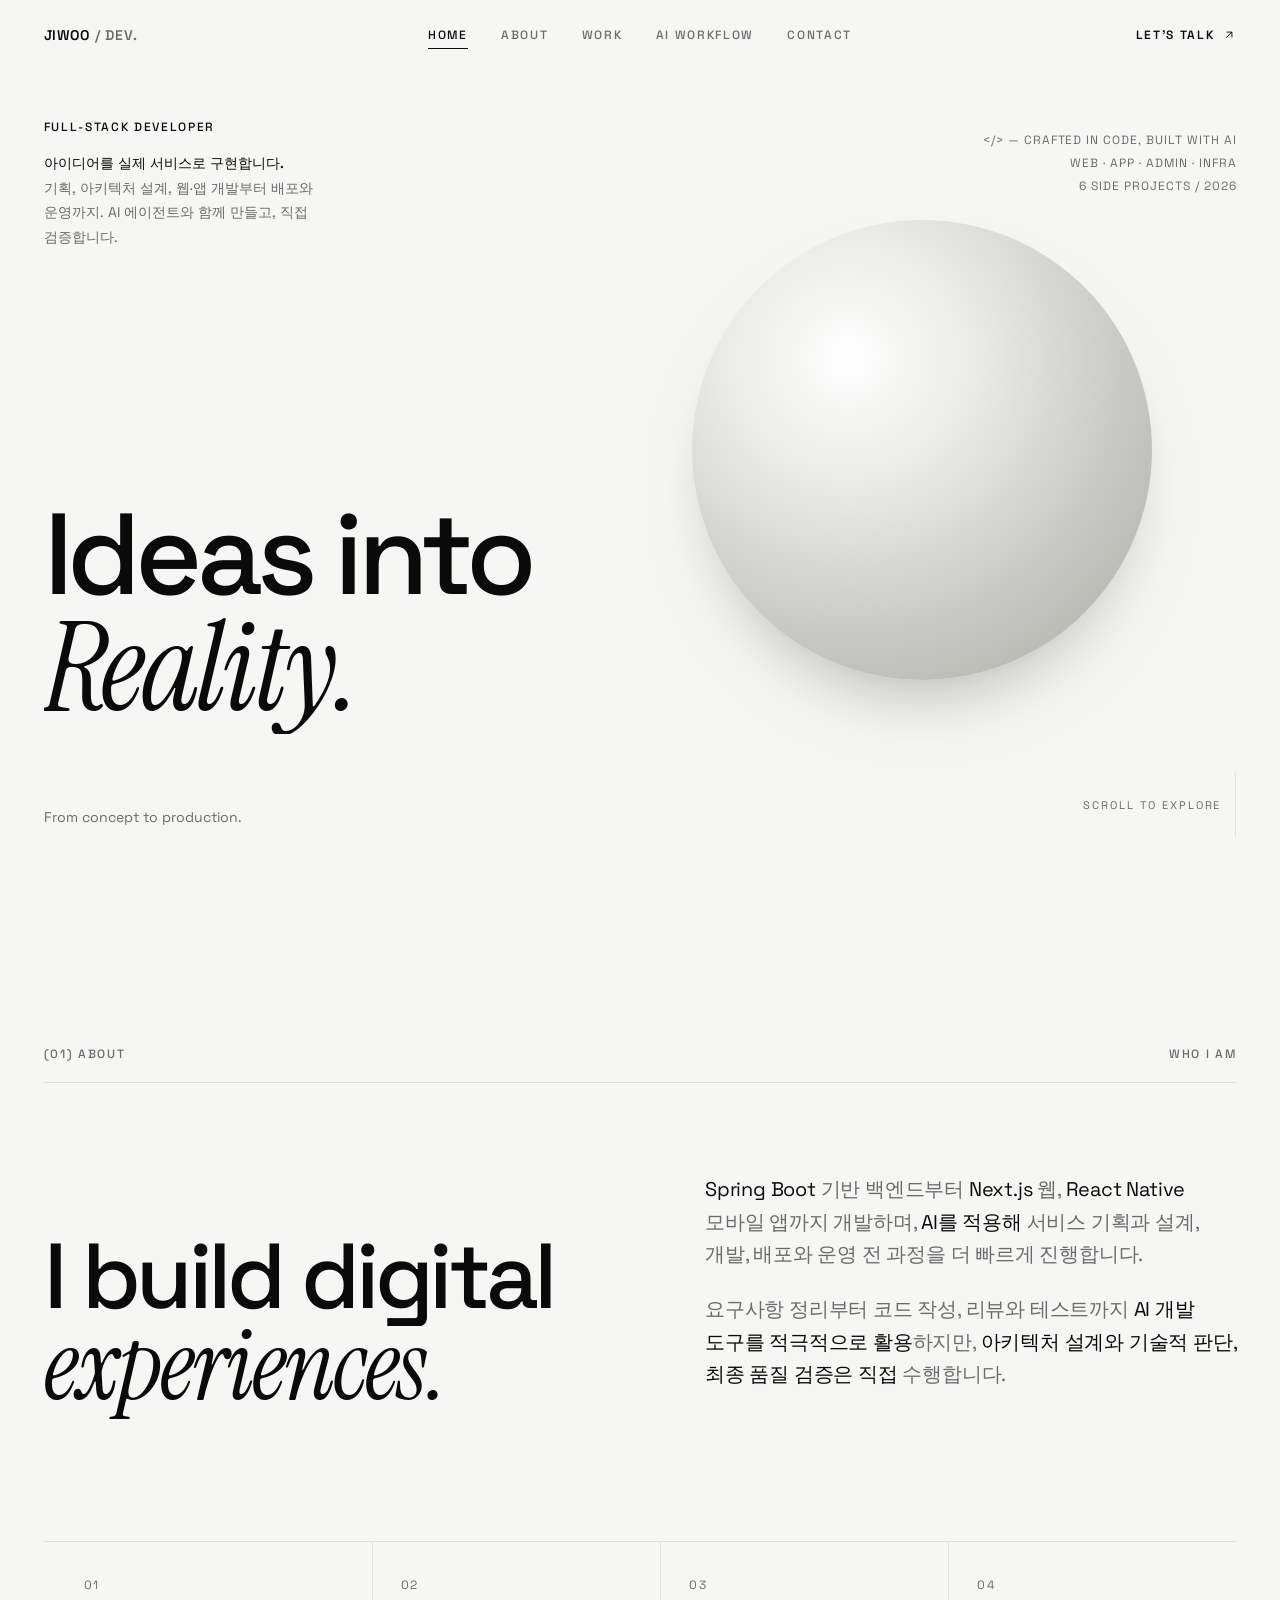
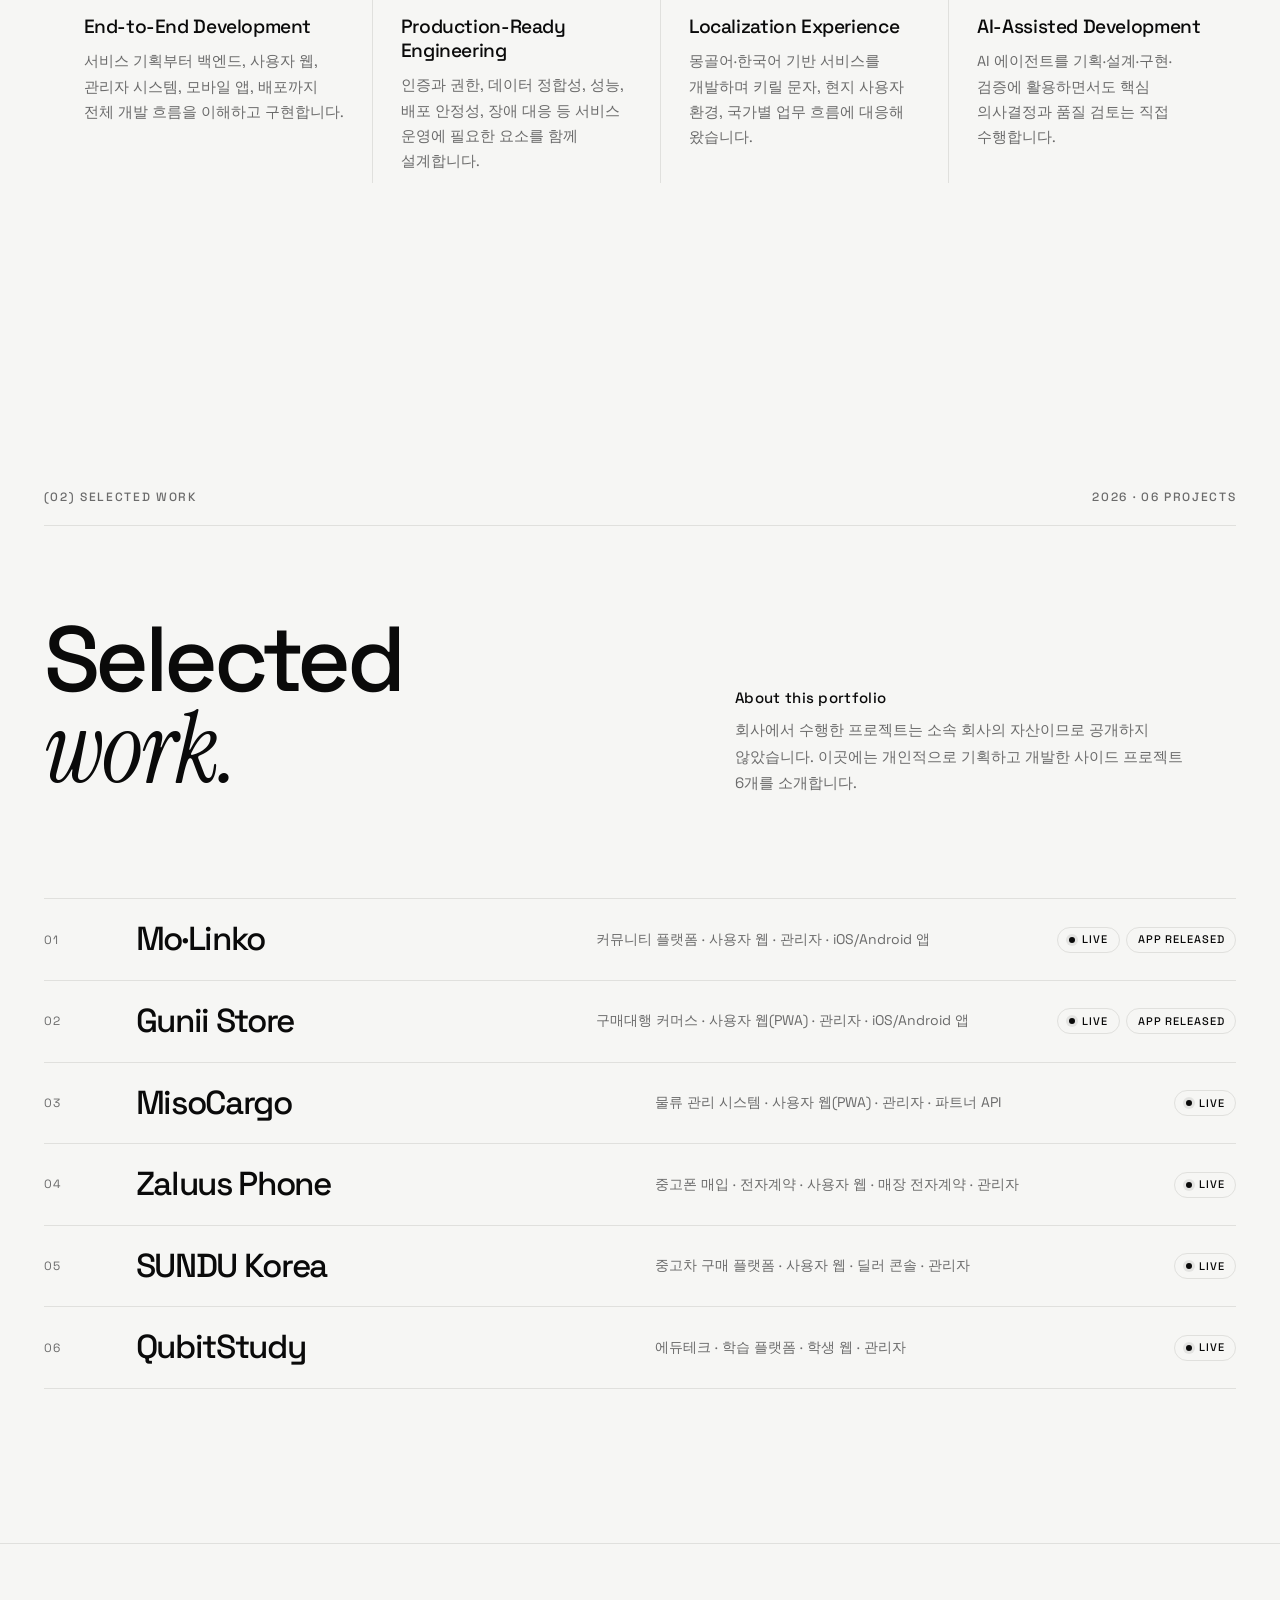
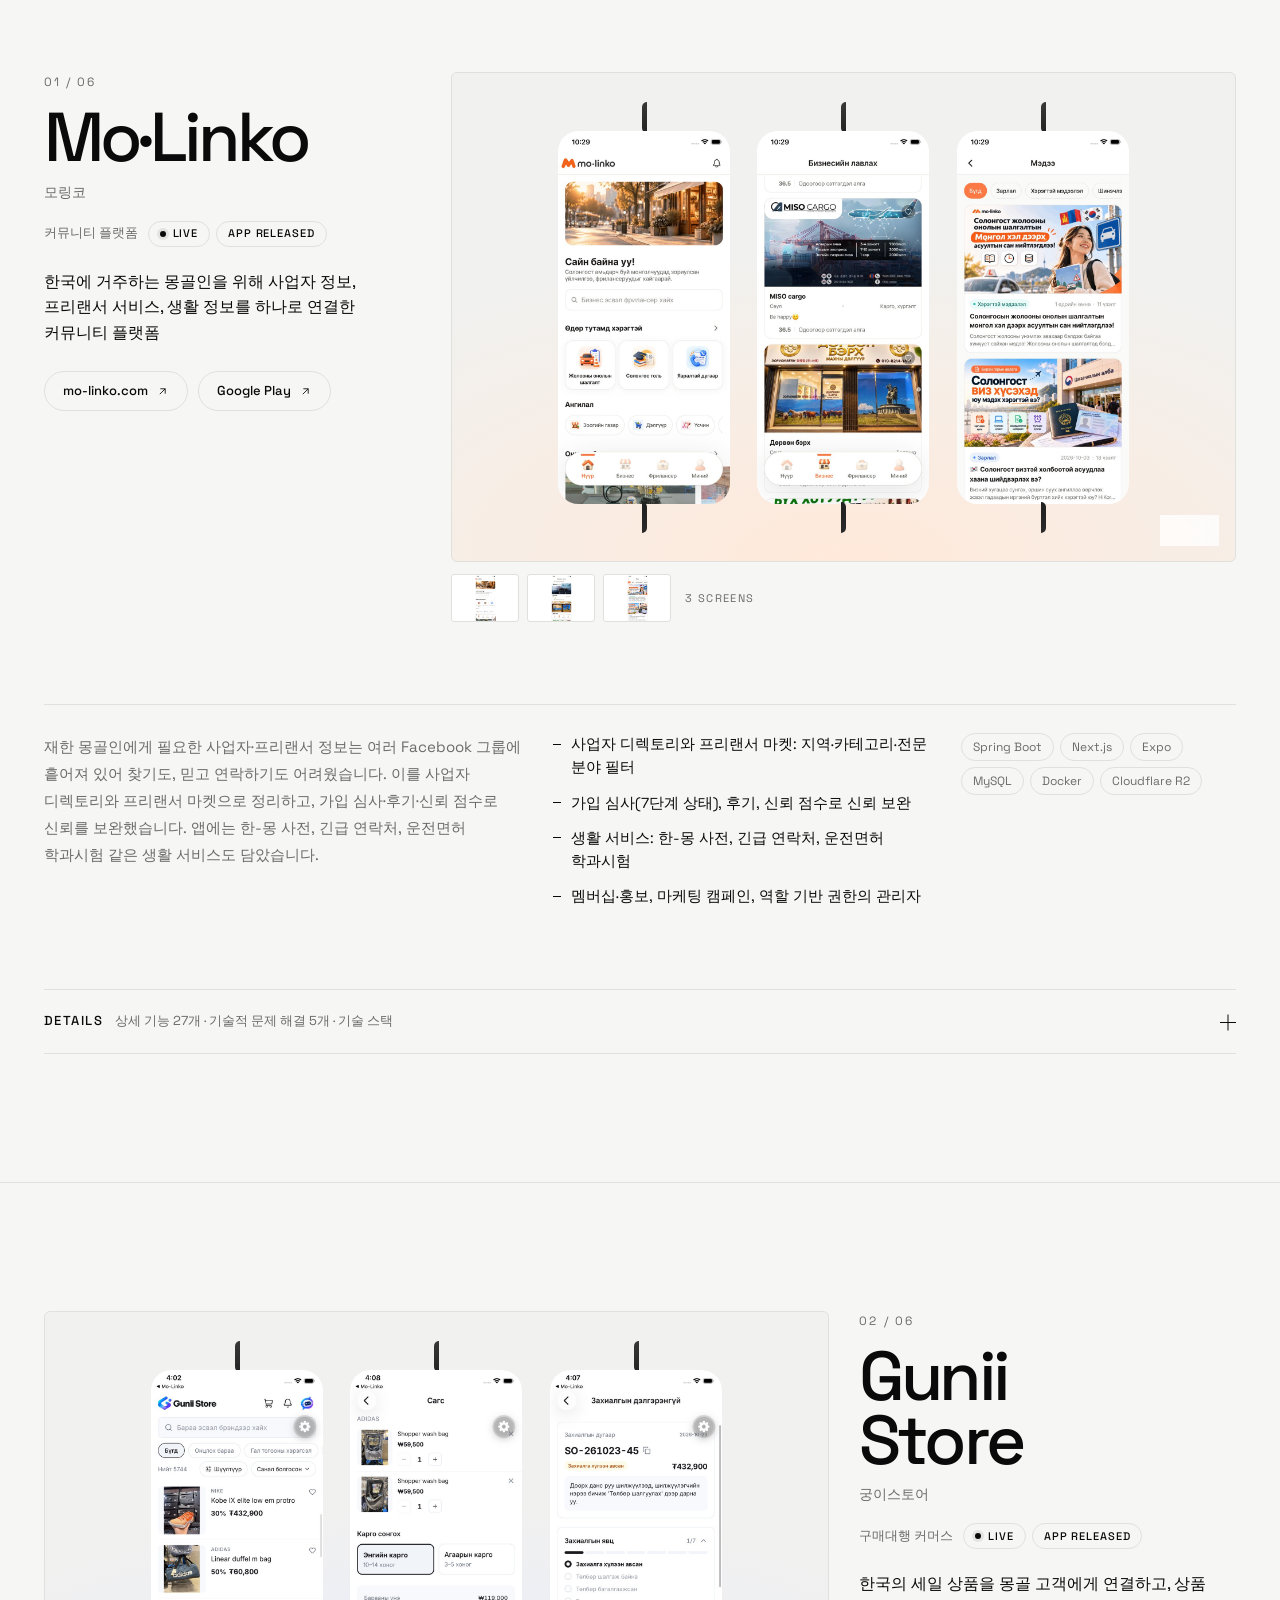
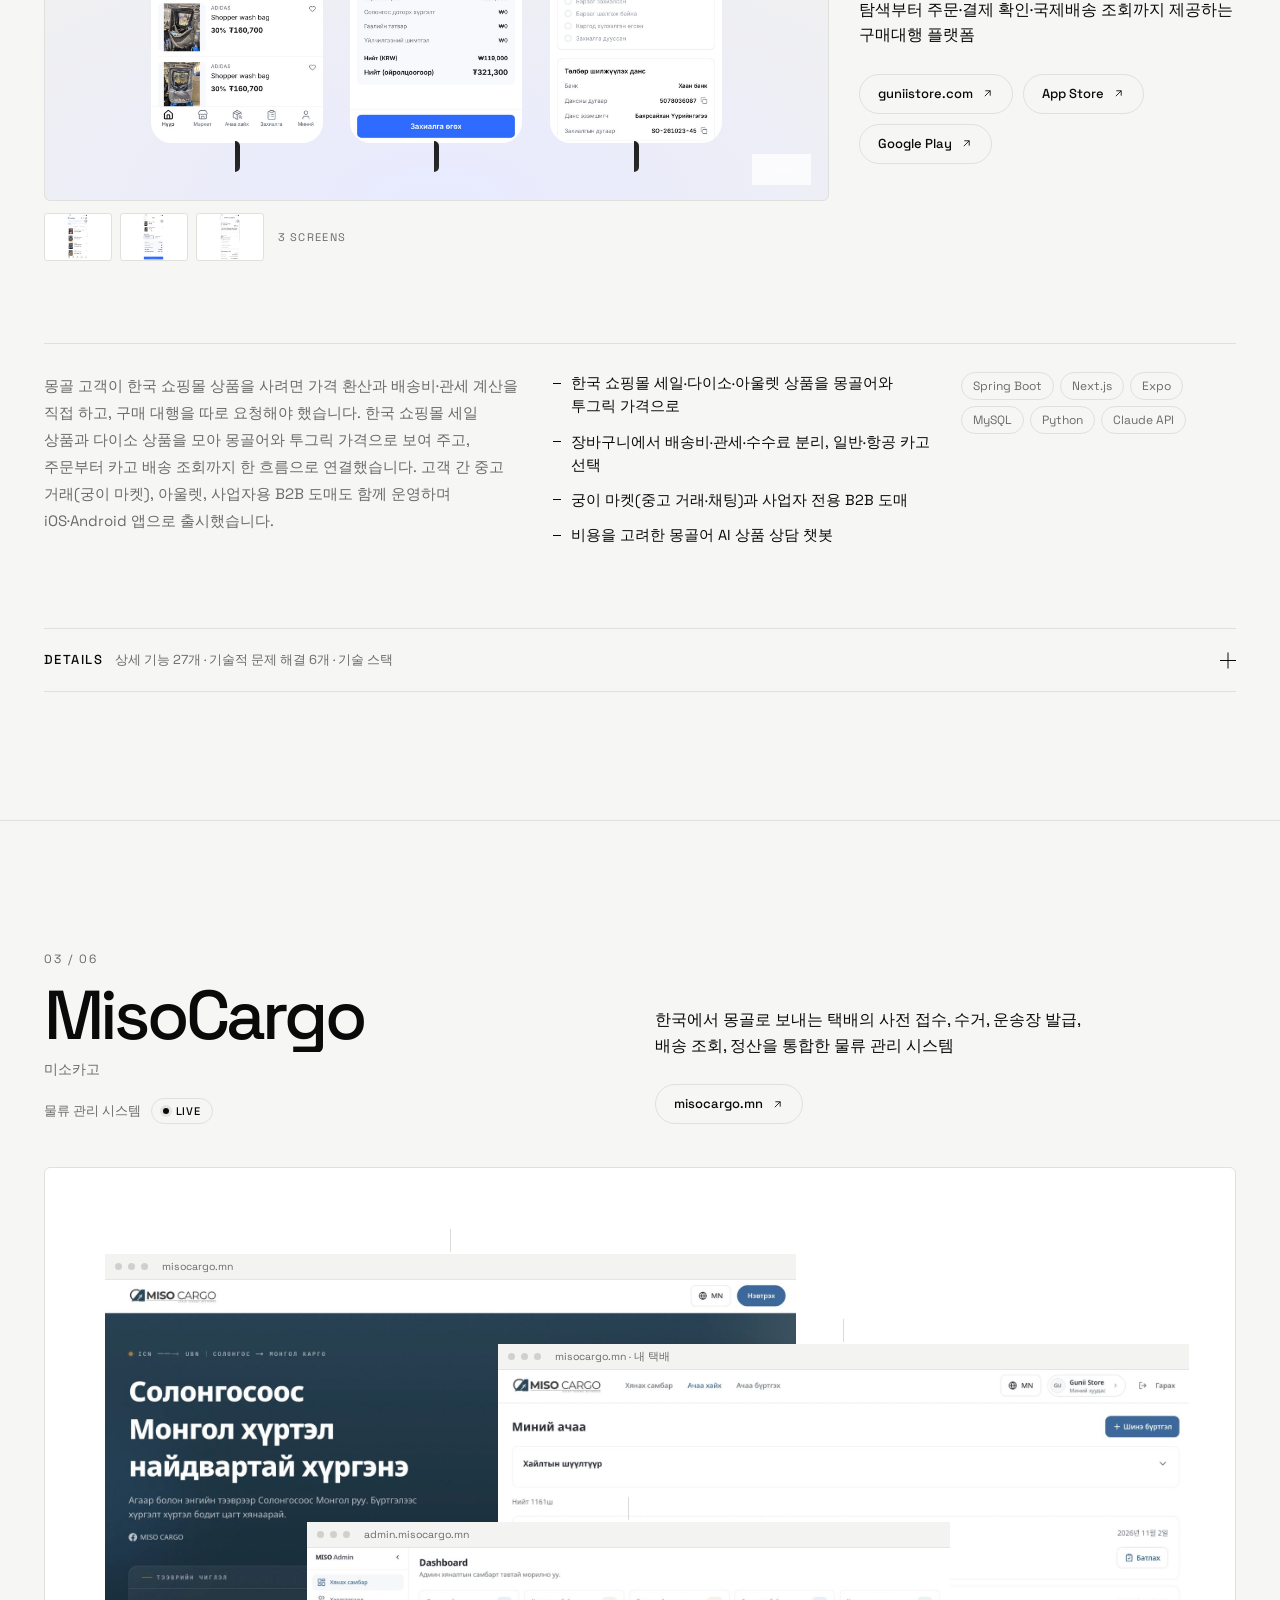
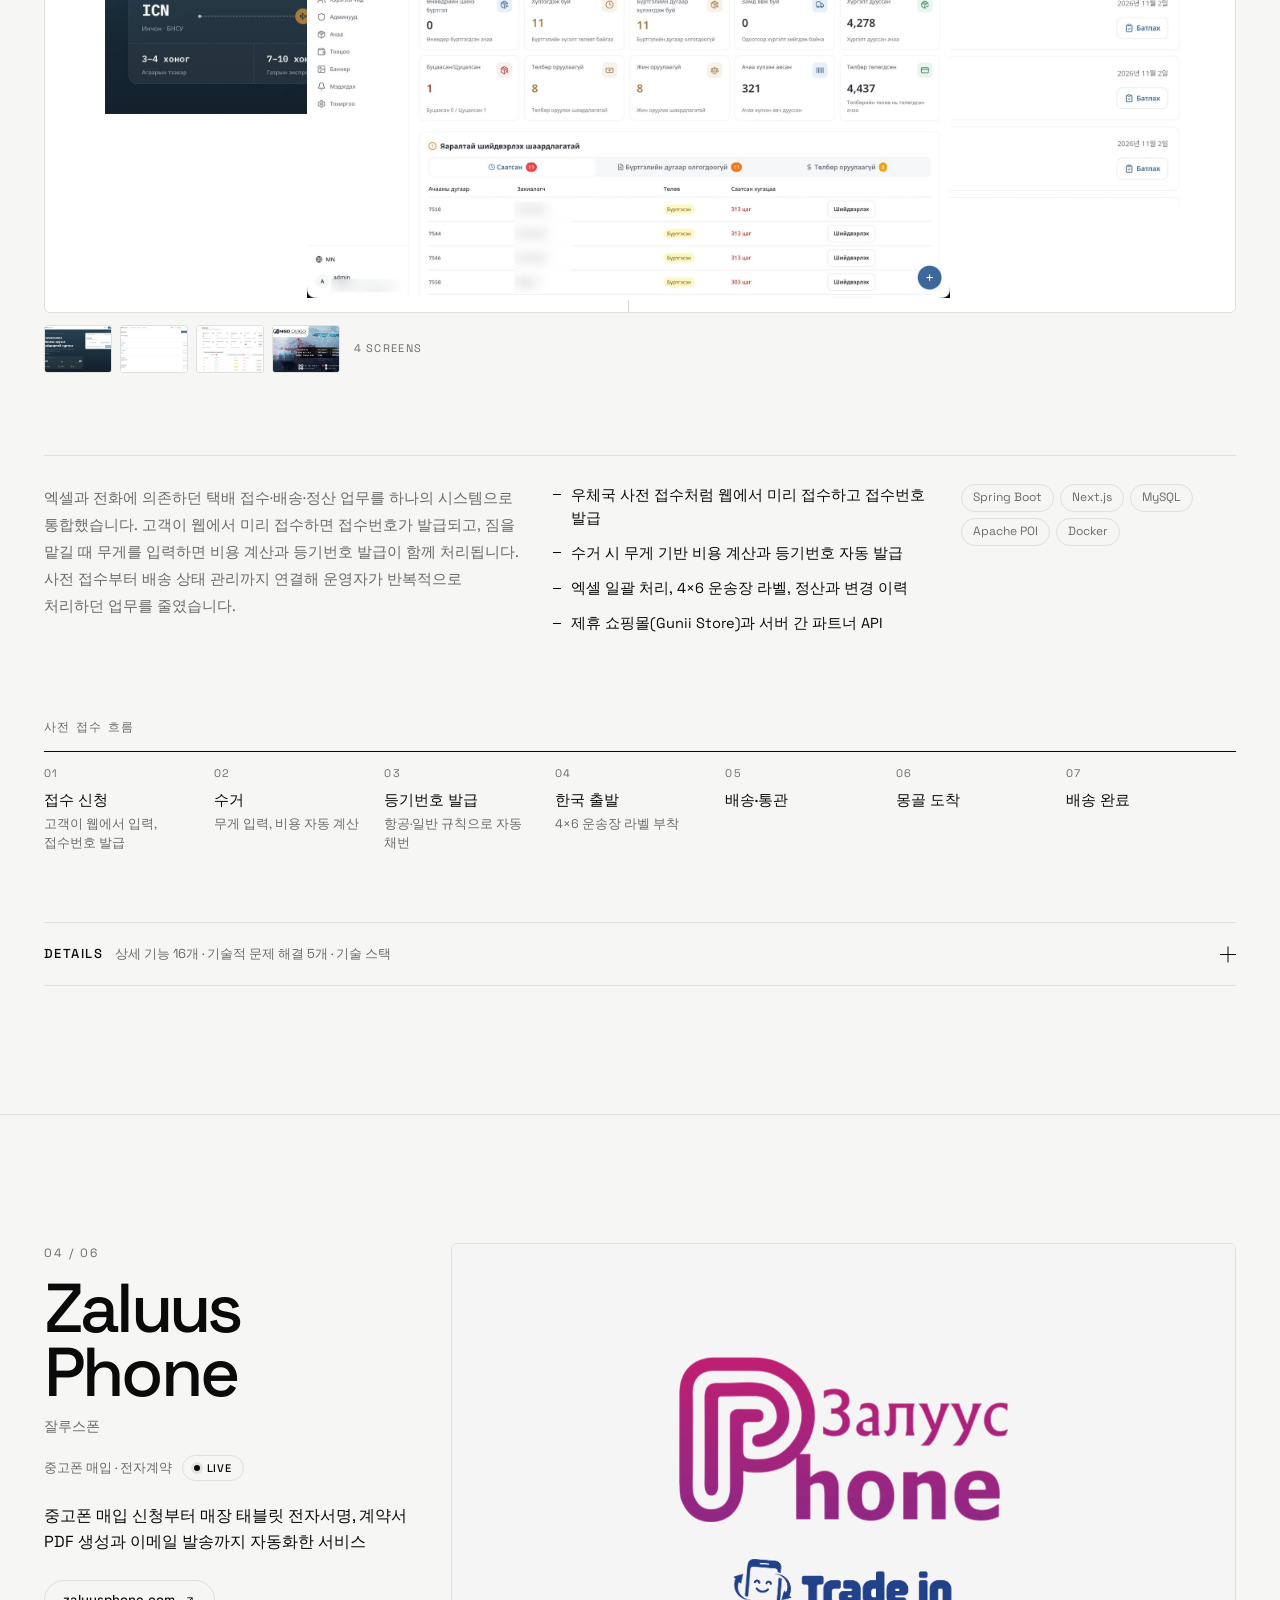
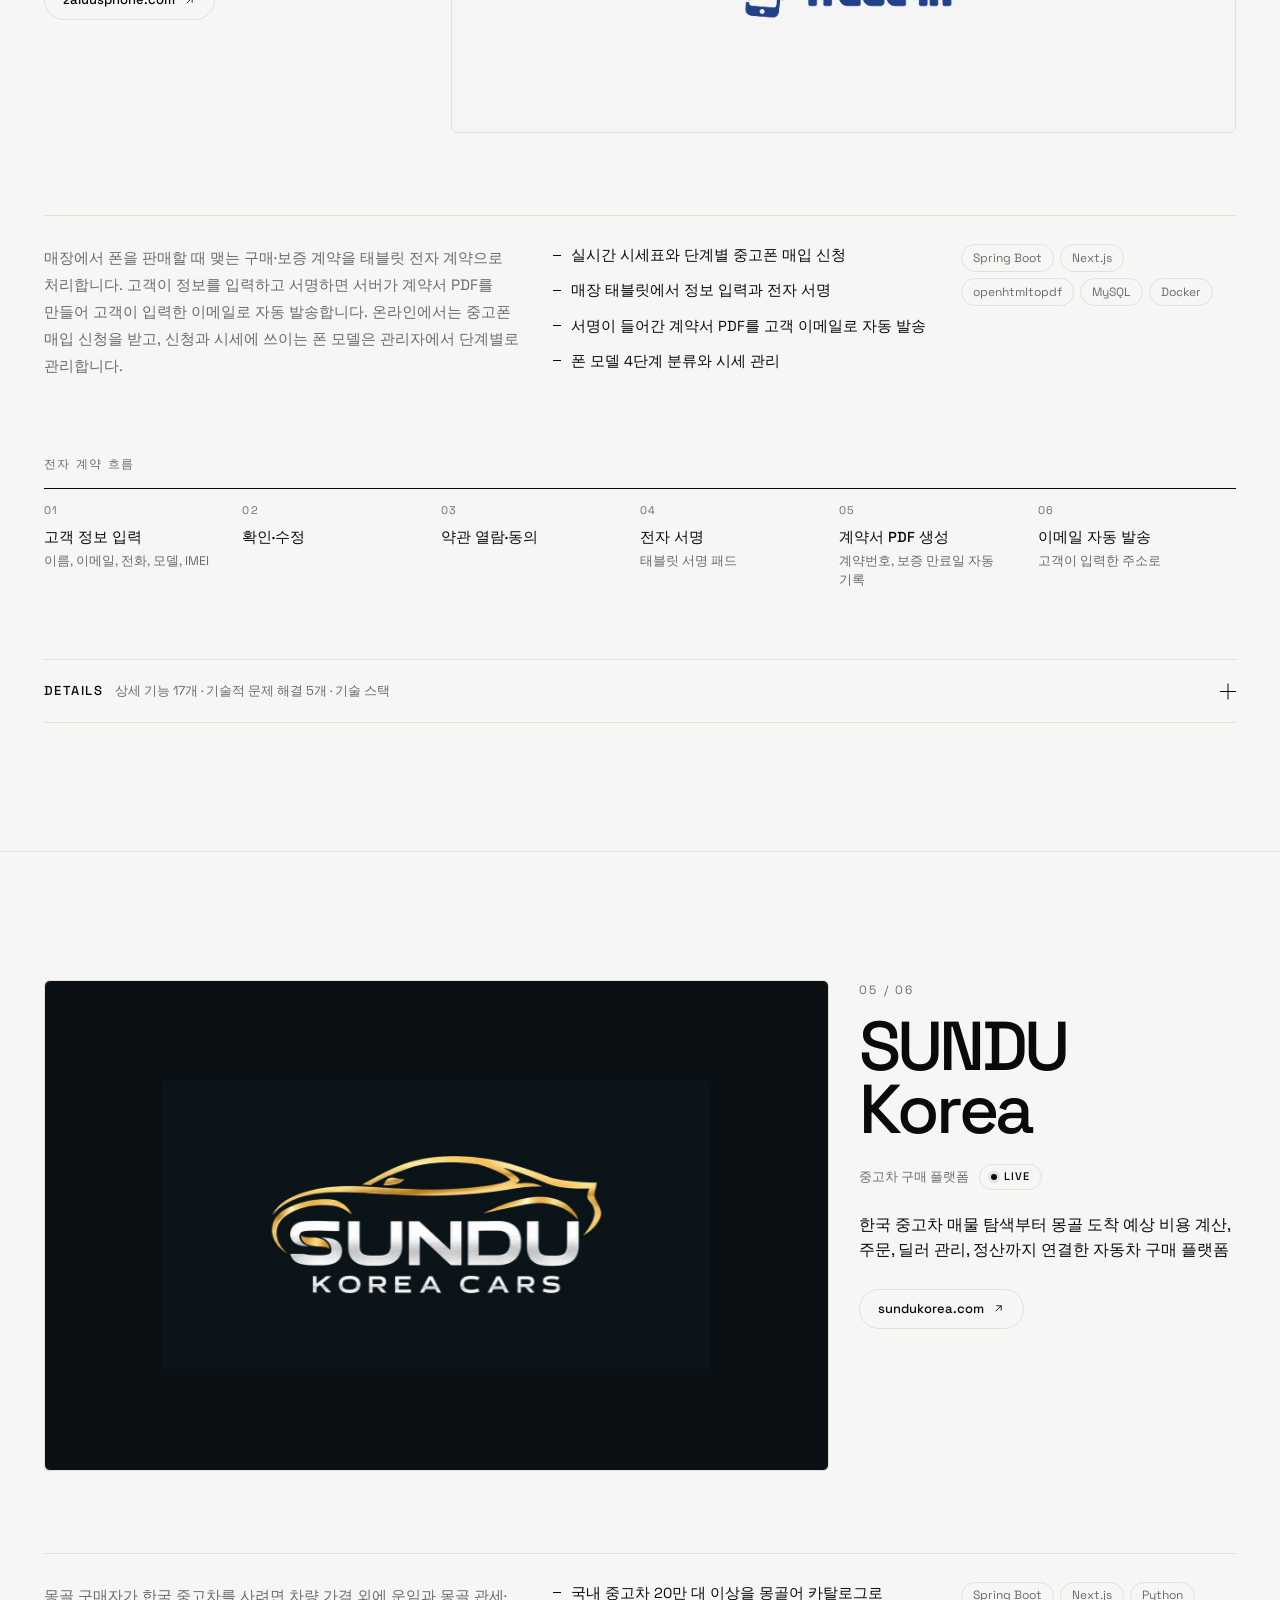
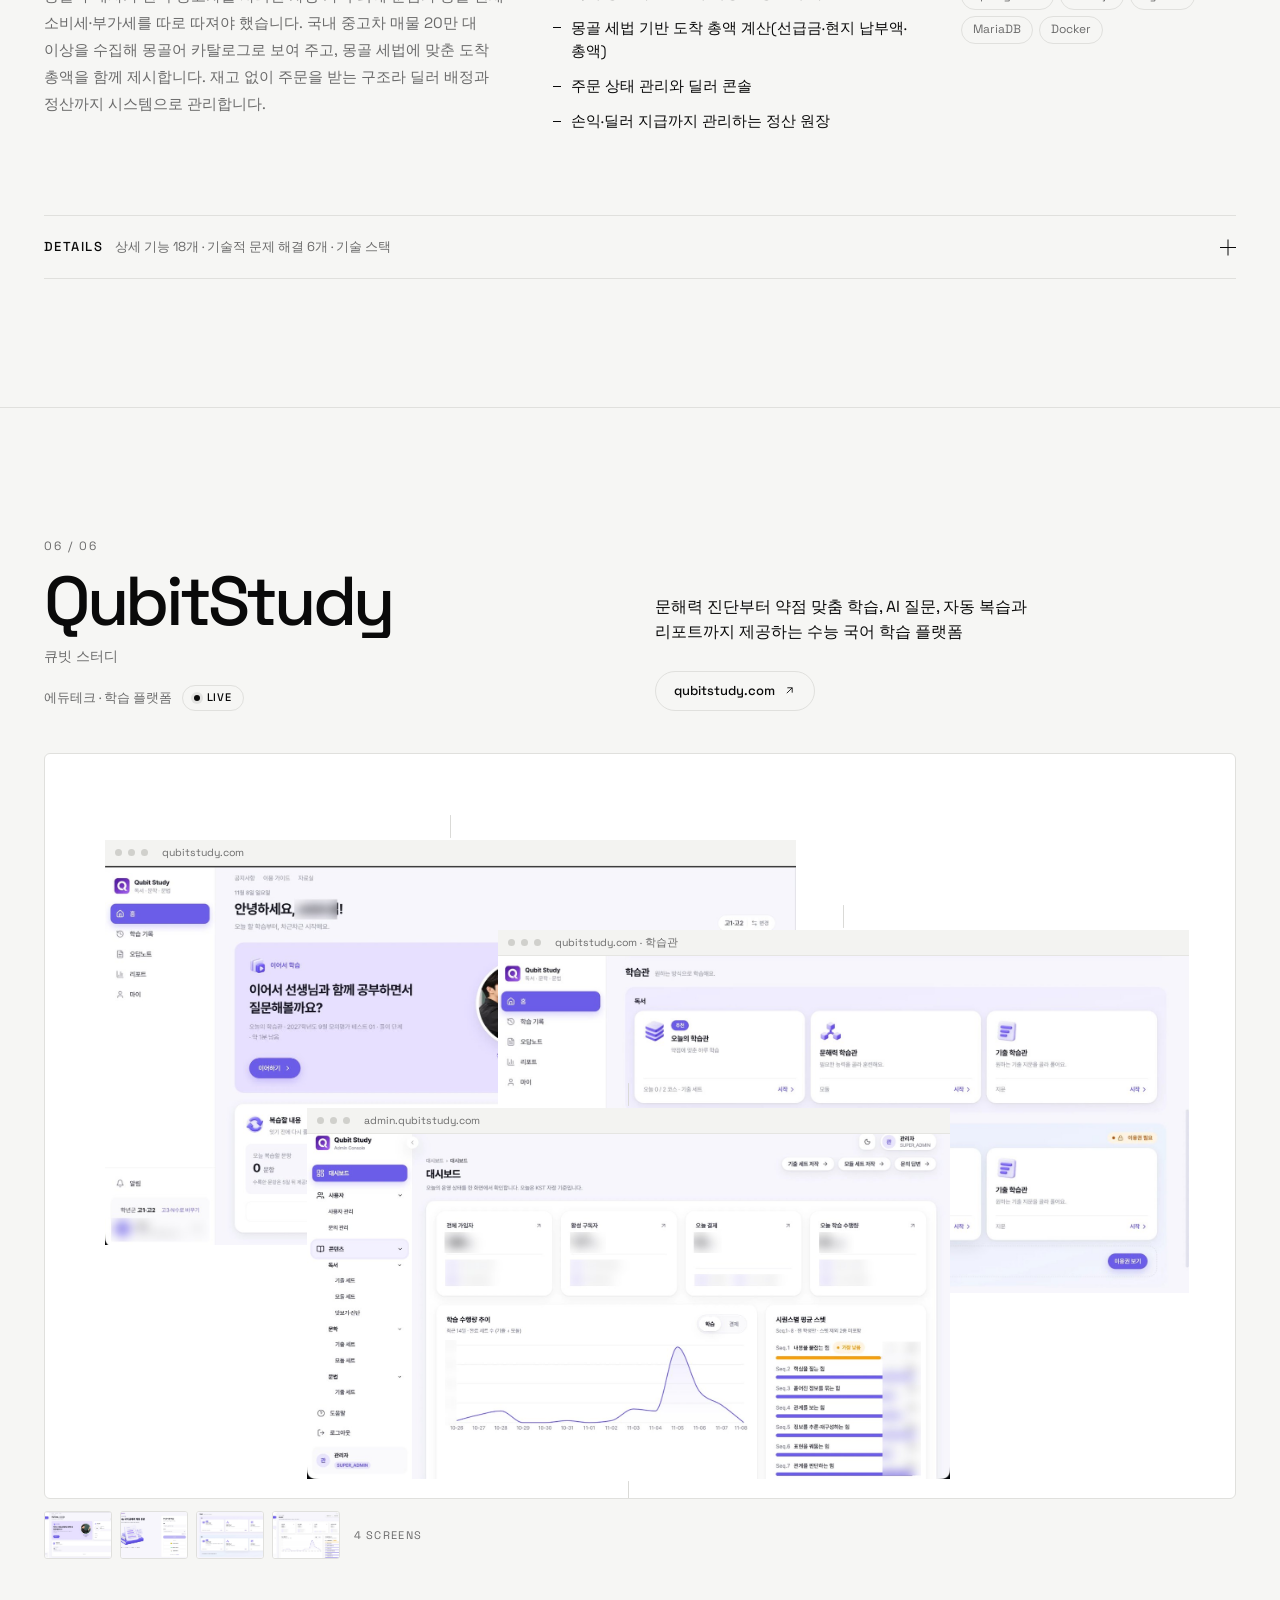
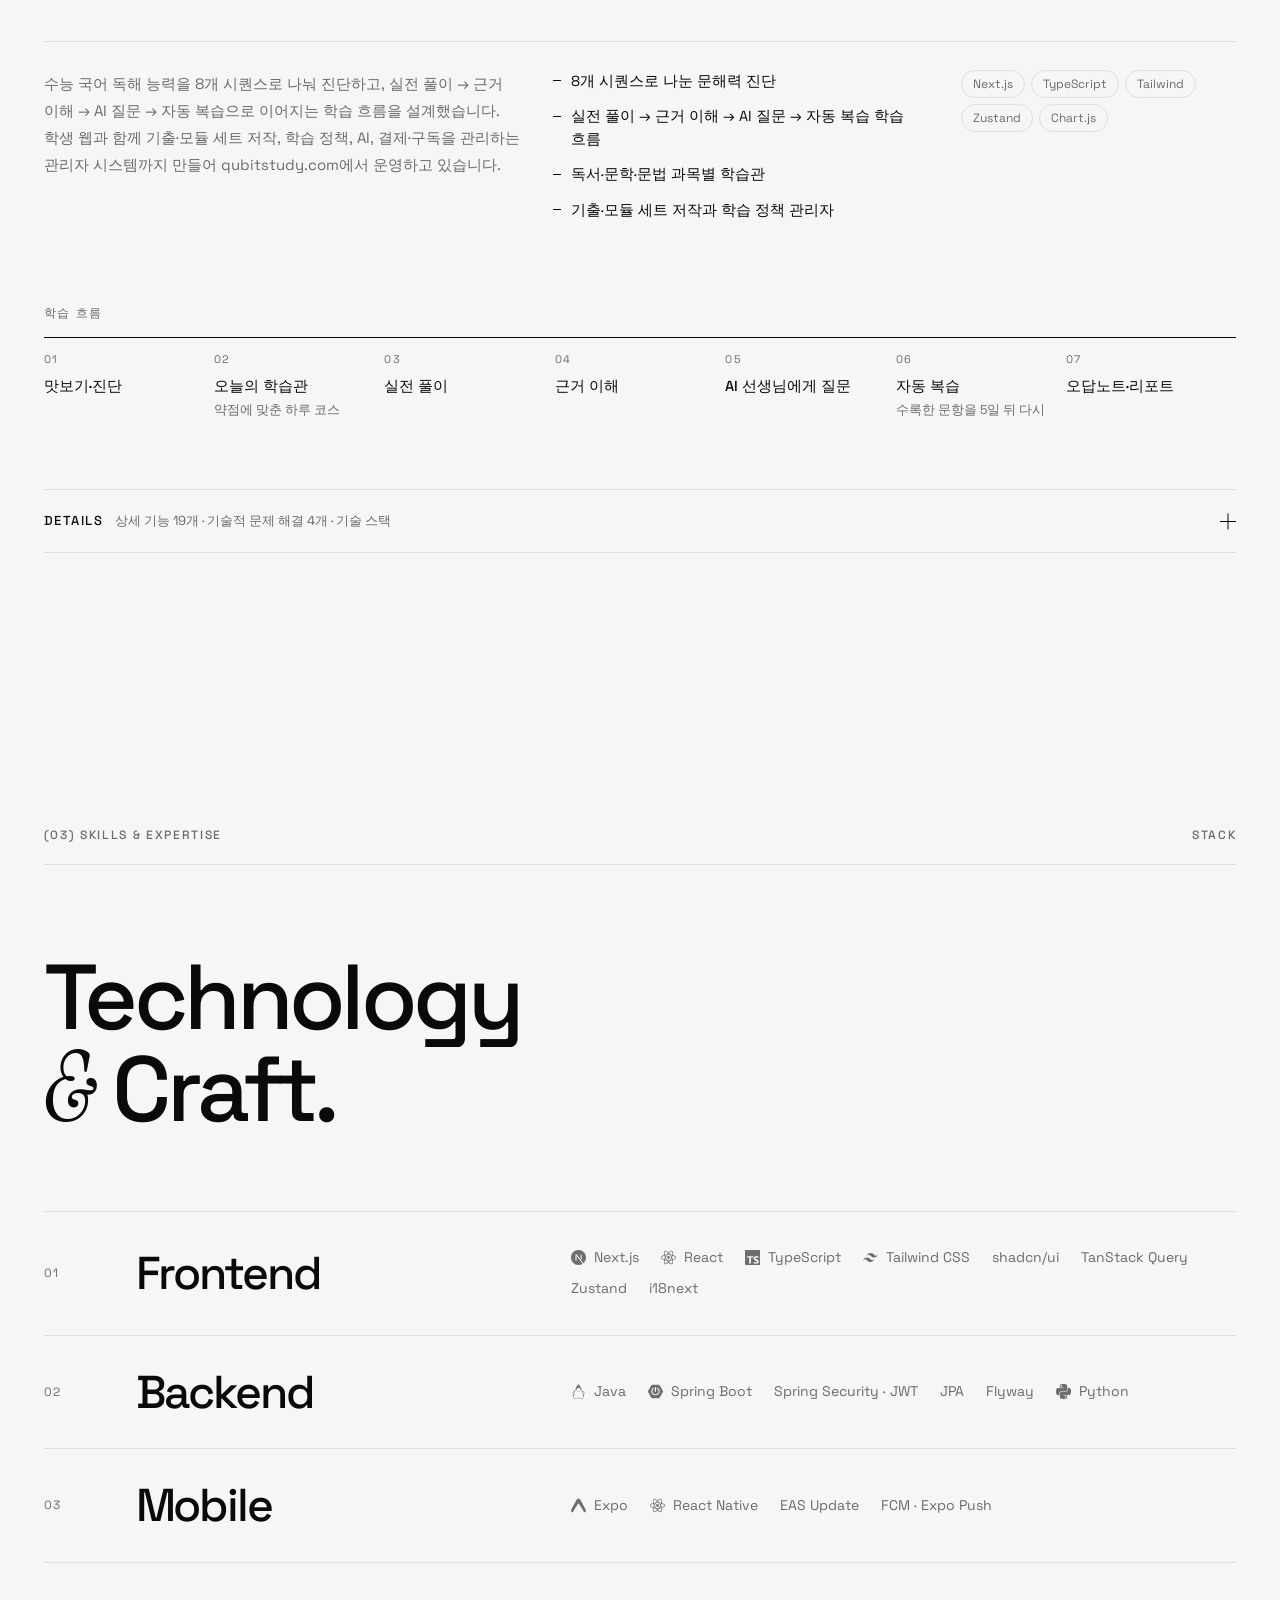
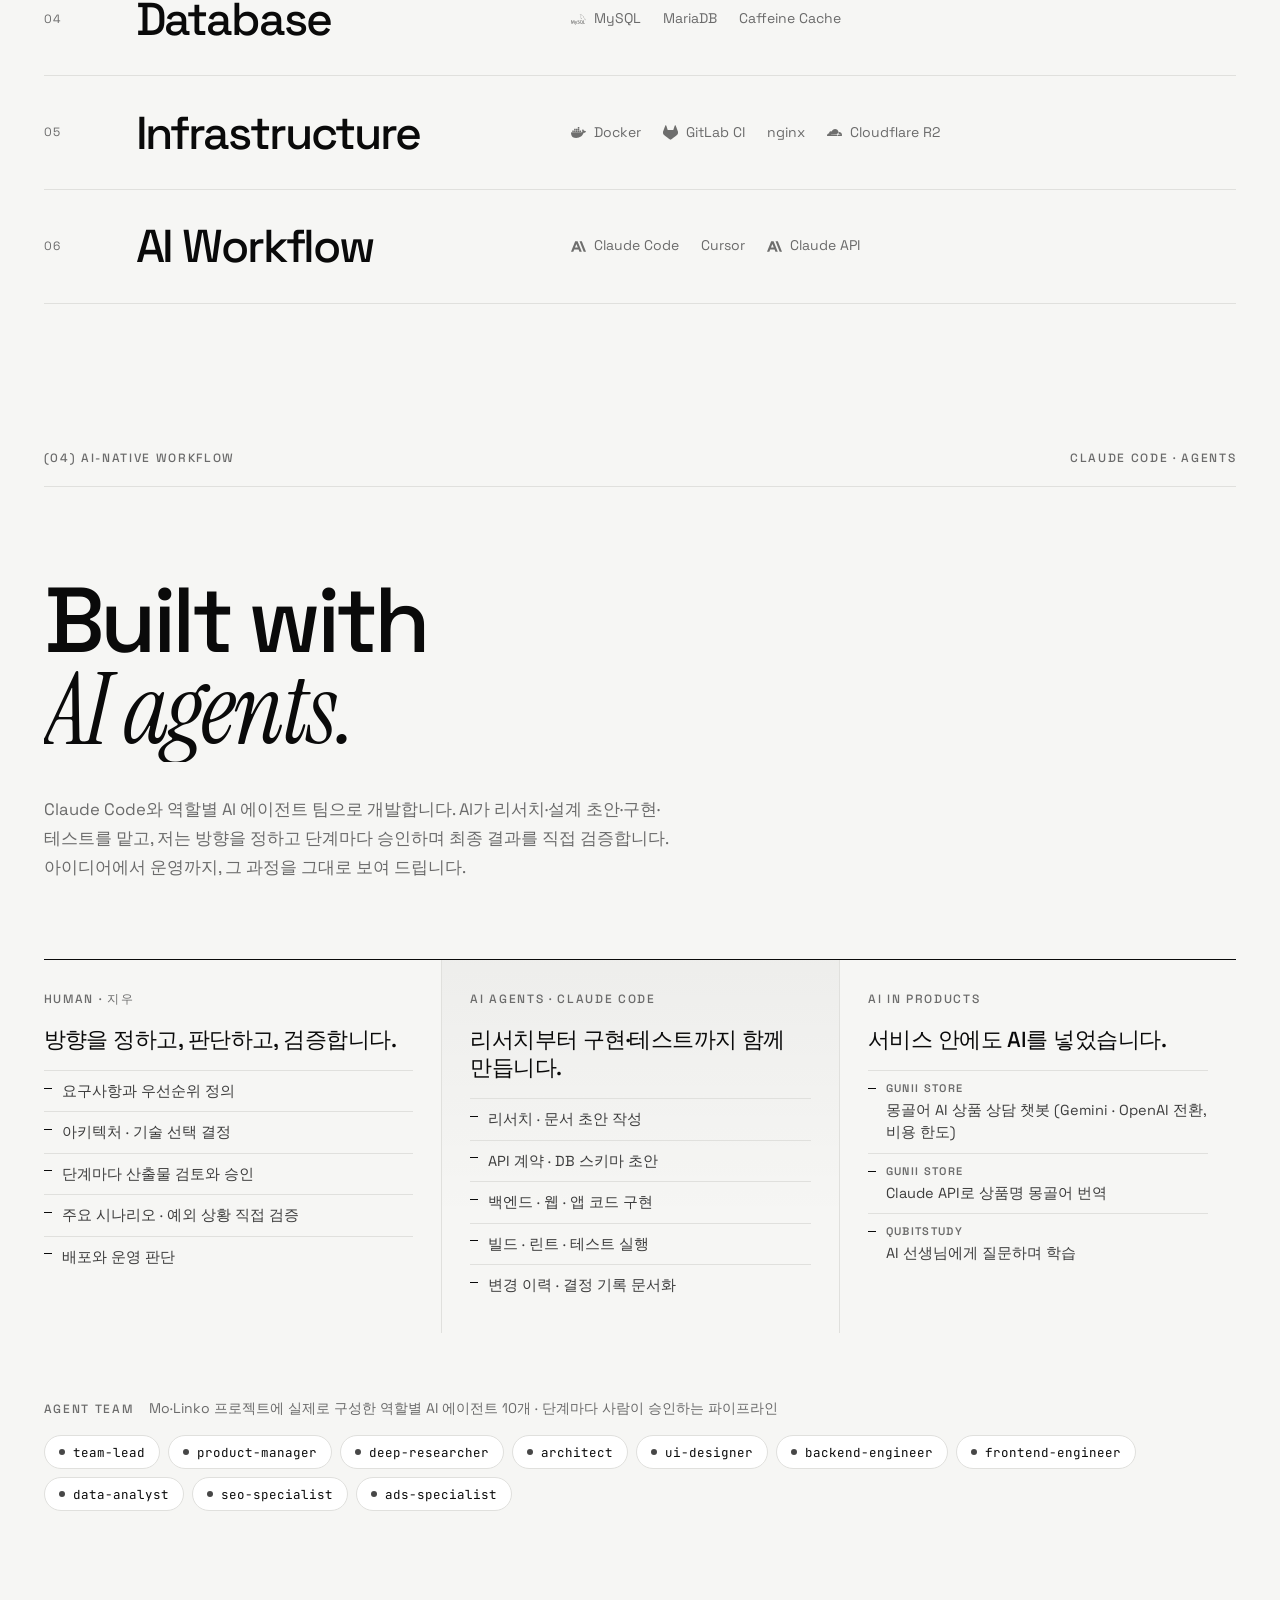
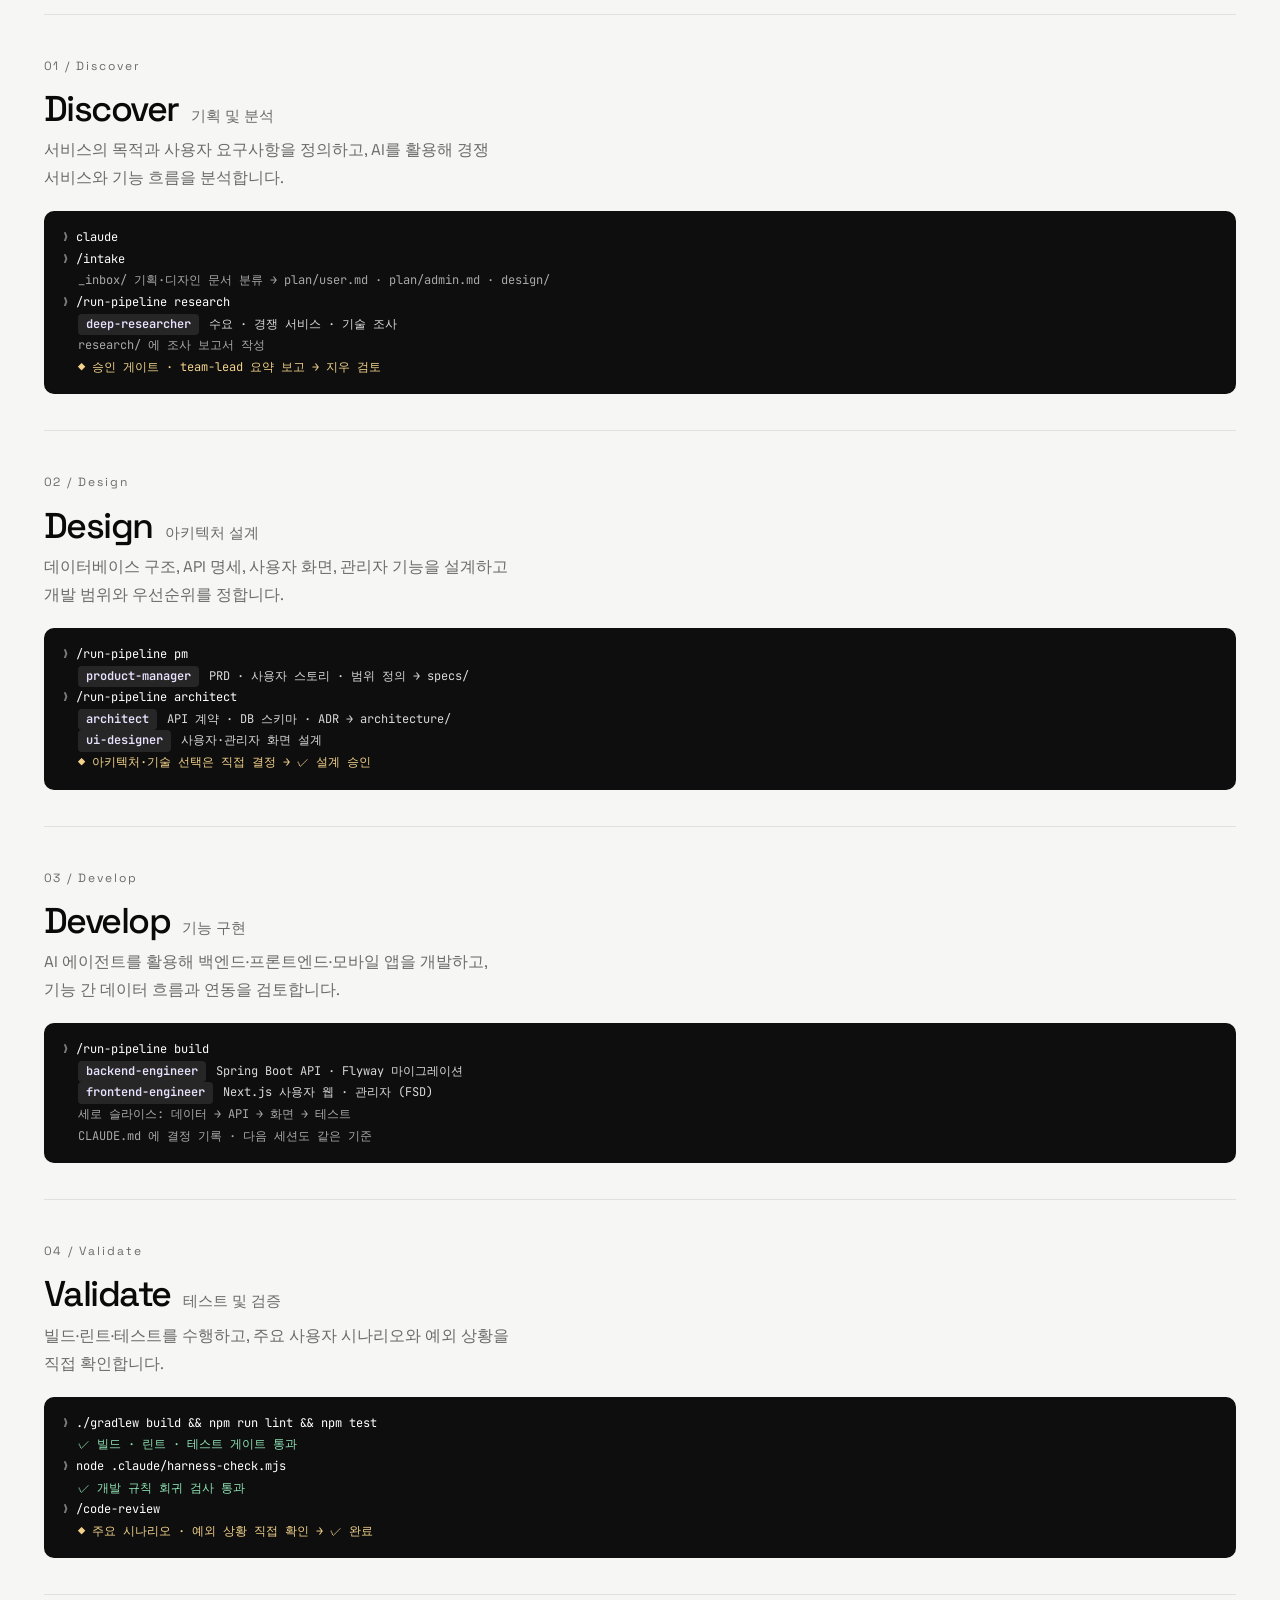
==== commit 9d48fbf9: "Update About copy with AI workflow wording Co-Authored-By: Claude Opus 5.5 <noreply@anthropic.com>" ====
--- a/index.html
+++ b/index.html
@@ -98,9 +98,8 @@
     <div class="about-grid">
       <h2 class="big" id="about-title"><span class="ln"><span>I build digital</span></span><span class="ln"><span class="it">experiences.</span></span></h2>
       <div class="about-copy">
-        <p>저는 <span class="hl">아이디어를 실제 서비스로 구현하는 풀스택 개발자</span>입니다.</p>
-        <p><span class="hl">Spring Boot</span> 기반 백엔드부터 <span class="hl">Next.js</span> 웹, <span class="hl">React Native</span> 모바일 앱까지 개발하며, <span class="hl">서비스 기획과 설계, 배포와 운영</span> 전 과정을 함께 고민합니다.</p>
-        <p>AI 개발 도구를 적극적으로 활용하지만, <span class="hl">아키텍처 설계와 기술적 판단, 최종 품질 검증은 직접</span> 수행합니다.</p>
+        <p><span class="hl">Spring Boot</span> 기반 백엔드부터 <span class="hl">Next.js</span> 웹, <span class="hl">React Native</span> 모바일 앱까지 개발하며, <span class="hl">AI를 적용해</span> 서비스 기획과 설계, 개발, 배포와 운영 전 과정을 더 빠르게 진행합니다.</p>
+        <p>요구사항 정리부터 코드 작성, 리뷰와 테스트까지 <span class="hl">AI 개발 도구를 적극적으로 활용</span>하지만, <span class="hl">아키텍처 설계와 기술적 판단, 최종 품질 검증은 직접</span> 수행합니다.</p>
       </div>
     </div>
     <ul class="bring" aria-label="강점">
